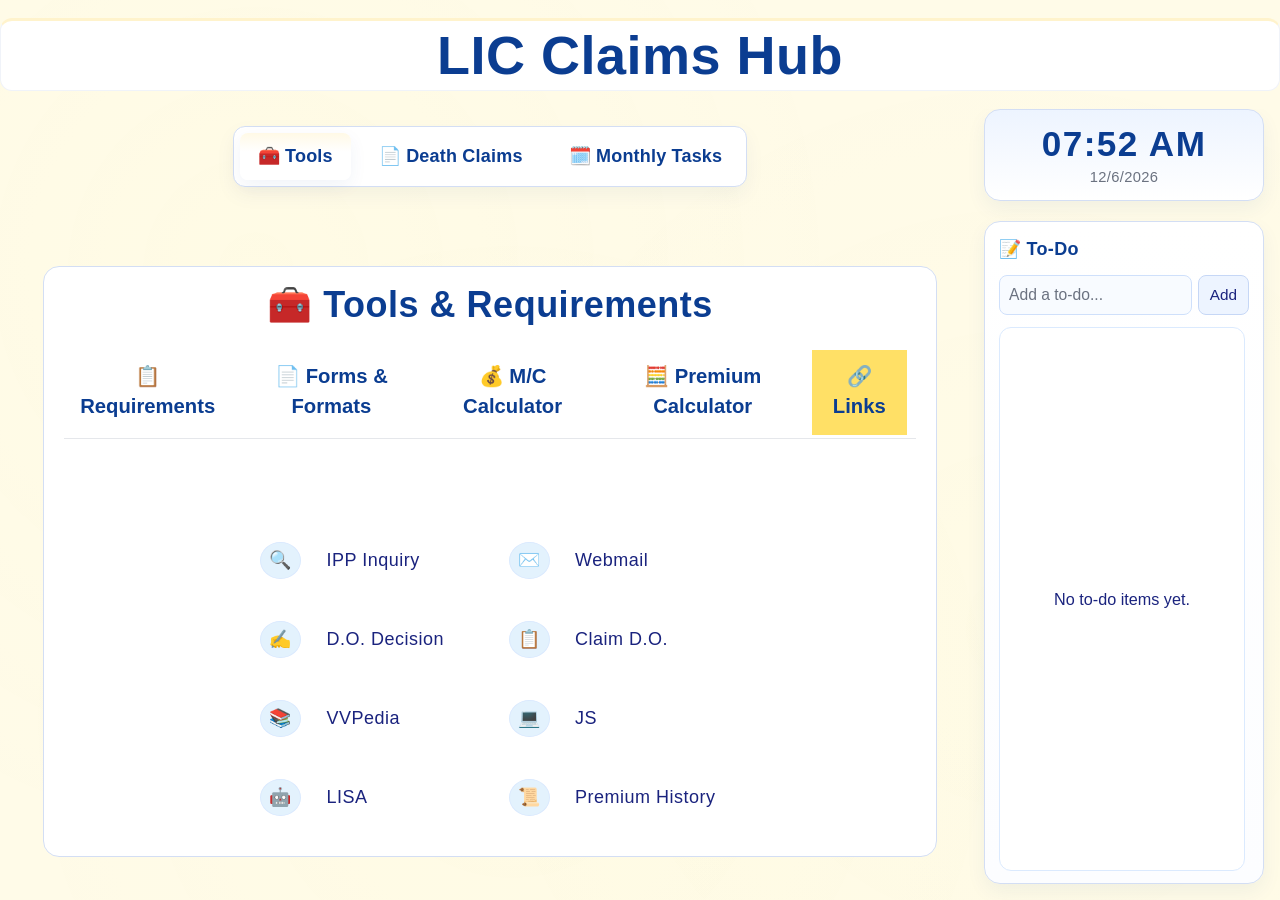
==== index.html @ b3065276 "fix(ui): lock app shell to viewport and use internal panel scrolling" ====
<!DOCTYPE html>
<html lang="en">
<head>
    <meta charset="UTF-8">
    <meta name="viewport" content="width=device-width, initial-scale=1.0">
    <title>LIC Claims Hub</title>
    <link rel="stylesheet" href="assets/style.css">
    <link id="themeStylesheet" rel="stylesheet" href="assets/efeap.css">
    <style>
        /* Make tools title and tab labels more visible (dark blue) */
        .tools-panel-container h3 { color: #0b3d91 !important; }
        .tool-tab { color: #0b3d91; }
        .tool-tab.active-tab { color: #042856; }
    </style>
</head>
<body class="dark-bg min-h-screen theme-efeap">
    <!-- Time and Date Display -->
    <div id="clock" class="text-right text-3xl font-bold text-white"></div>
    <div id="date" class="text-right text-sm text-gray-300"></div>

    <div class="relative z-10 app-shell">
        <!-- Header -->
        <div class="text-center mb-4">
            <div class="glass-header page-header py-4 flex items-center justify-center">
                <h1 class="text-4xl font-bold glow-text">LIC Claims Hub</h1>
            </div>
        </div>

        <!-- Two-column app layout: main (70%) + sidebar (30%) -->
        <div class="app-body">
            <!-- Left: all main module panels -->
            <div class="app-main">
                <!-- Main Mode Switch Bar -->
                <div class="main-mode-bar">
                    <div class="main-mode-tabs">
                        <button class="main-mode-tab active-main-tab" data-main="tools">🧰 Tools</button>
                        <button class="main-mode-tab" data-main="claims">📄 Death Claims</button>
                        <button class="main-mode-tab" data-main="tasks">🗓️ Monthly Tasks</button>
                    </div>
                </div>

        <!-- Tools Module -->
        <div id="mainToolsPanel" class="main-module p-4 md:p-6">
            <div class="glass-header rounded-2xl p-6 tools-panel-container">
                <h3 class="text-2xl font-bold text-white mb-6 flex items-center gap-3">🧰 Tools & Requirements</h3>

                        <!-- Tabs -->
                        <div class="flex flex-wrap border-b border-gray-700 mb-6">
                            <button class="tool-tab" data-tab="requirements">📋 Requirements</button>
                            <button class="tool-tab" data-tab="forms">📄 Forms & Formats</button>
                            <button class="tool-tab" data-tab="maturity">💰 M/C Calculator</button>
                            <button class="tool-tab" data-tab="calculator">🧮 Premium Calculator</button>
                            <button class="tool-tab active-tab" data-tab="links">🔗 Links</button>
                        </div>

                        <div id="requirementsPanel" class="tab-panel hidden">
                            <div class="req-card-grid mb-5">
                                <button type="button" class="req-card requirements-btn" data-type="LET">
                                    <span class="req-card-icon">📝</span>
                                    <span class="req-card-label">LET Forms</span>
                                </button>
                                <button type="button" class="req-card requirements-btn" data-type="LOST">
                                    <span class="req-card-icon">🔑</span>
                                    <span class="req-card-label">Lost Policy</span>
                                </button>
                                <button type="button" class="req-card requirements-btn" data-type="ACC">
                                    <span class="req-card-icon">⚠️</span>
                                    <span class="req-card-label">Accident / Suicide</span>
                                </button>
                            </div>
                            <div id="letRequirementsTable">
                                <div class="dark-table rounded-2xl border border-gray-600/30 shadow-2xl overflow-hidden">
                                    <div class="bg-gray-900/60 px-6 py-4 border-b border-gray-600/30">
                                        <h4 class="font-bold text-white text-lg flex items-center gap-2">LET Form Requirements based on NCAP</h4>
                                    </div>
                                    <div class="overflow-x-auto">
                                        <table class="w-full text-sm">
                                            <thead class="dark-table-header">
                                                <tr>
                                                    <th class="px-6 py-4 text-left font-bold text-gray-200 border-b border-gray-600/30">NCAP Slab</th>
                                                    <th class="px-6 py-4 text-left font-bold text-gray-200 border-b border-gray-600/30">Required Forms</th>
                                                </tr>
                                            </thead>
                                            <tbody class="divide-y divide-gray-600/20">
                                                <tr class="dark-table-row transition-colors">
                                                    <td class="px-6 py-4 font-semibold text-gray-300">Up to ₹5,000</td>
                                                    <td class="px-6 py-4 text-gray-300">Form 3806 (no stamp paper needed)</td>
                                                </tr>
                                                <tr class="dark-table-row transition-colors">
                                                    <td class="px-6 py-4 font-semibold text-gray-300">₹5,001 to ₹10,000</td>
                                                    <td class="px-6 py-4 text-gray-300">Form 3806, Form 3805-B (no notarization)</td>
                                                </tr>
                                                <tr class="dark-table-row transition-colors">
                                                    <td class="px-6 py-4 font-semibold text-gray-300">₹10,001 to ₹40,000</td>
                                                    <td class="px-6 py-4 text-gray-300">Form 3806, Form 3805-B (notarized)</td>
                                                </tr>
                                                <tr class="dark-table-row transition-colors">
                                                    <td class="px-6 py-4 font-semibold text-gray-300">₹40,001 to ₹1,00,000</td>
                                                    <td class="px-6 py-4 text-gray-300">Form 3806-A (₹300 stamp), Form 3805-B (₹300 stamp), notarized</td>
                                                </tr>
                                                <tr class="dark-table-row transition-colors">
                                                    <td class="px-6 py-4 font-semibold text-gray-300">Above ₹1,00,000</td>
                                                    <td class="px-6 py-4 text-gray-300">Form 3806-A (₹300 stamp), Form 3805 (₹300 stamp), Form 3807 (surety form), all notarized</td>
                                                </tr>
                                            </tbody>
                                        </table>
                                    </div>
                                </div>
                            </div>
                            <div id="lostPolicyTable" class="hidden">
                                <div class="dark-table rounded-2xl border border-gray-600/30 shadow-2xl overflow-hidden">
                                    <div class="bg-gray-900/60 px-6 py-4 border-b border-gray-600/30">
                                        <h4 class="font-bold text-white text-lg flex items-center gap-2">Lost Policy Bond - Typical Requirements</h4>
                                    </div>
                                    <div class="p-6">
                                        <ul class="text-gray-600">
                                            <li>• FIR / Affidavit as applicable</li>
                                            <li>• Original policy bond (if available)</li>
                                            <li>• Indemnity bond / Surety as per branch guidelines</li>
                                        </ul>
                                    </div>
                                </div>
                            </div>
                            <div id="accidentTable" class="hidden">
                                <div class="dark-table rounded-2xl border border-gray-600/30 shadow-2xl overflow-hidden">
                                    <div class="bg-gray-900/60 px-6 py-4 border-b border-gray-600/30">
                                        <h4 class="font-bold text-white text-lg flex items-center gap-2">Accident / Suicide - Typical Requirements</h4>
                                    </div>
                                    <div class="p-6">
                                        <ul class="text-gray-600">
                                            <li>• Police inquest / FIR</li>
                                            <li>• Post-mortem report (if applicable)</li>
                                            <li>• Medical records and doctor's certificates</li>
                                        </ul>
                                    </div>
                                </div>
                            </div>
                        </div>

                        <div id="formsPanel" class="tab-panel hidden">
                            <div class="space-y-5">
                                <div>
                                    <h4 class="forms-section-heading">📋 Claim Forms</h4>
                                    <div class="forms-card-grid">
                                        <div class="form-card">
                                            <span class="form-card-icon">📄</span>
                                            <strong class="form-card-name">Form 3801</strong>
                                            <span class="form-card-desc">Claimant's Statement</span>
                                        </div>
                                        <div class="form-card">
                                            <span class="form-card-icon">🏥</span>
                                            <strong class="form-card-name">Form 3783</strong>
                                            <span class="form-card-desc">Hospital Treatment Cert.</span>
                                        </div>
                                        <div class="form-card">
                                            <span class="form-card-icon">🪦</span>
                                            <strong class="form-card-name">Form 3784</strong>
                                            <span class="form-card-desc">Identity &amp; Burial Cert.</span>
                                        </div>
                                        <div class="form-card">
                                            <span class="form-card-icon">🏦</span>
                                            <strong class="form-card-name">Form 5074</strong>
                                            <span class="form-card-desc">NEFT / ECS Mandate</span>
                                        </div>
                                    </div>
                                </div>
                                <div>
                                    <h4 class="forms-section-heading">📜 LET Forms</h4>
                                    <div class="forms-card-grid">
                                        <div class="form-card">
                                            <span class="form-card-icon">📋</span>
                                            <strong class="form-card-name">Form 3806</strong>
                                            <span class="form-card-desc">Indemnity with Sureties</span>
                                        </div>
                                        <div class="form-card">
                                            <span class="form-card-icon">📋</span>
                                            <strong class="form-card-name">Form 3806-A</strong>
                                            <span class="form-card-desc">Indemnity (Larger Amounts)</span>
                                        </div>
                                        <div class="form-card">
                                            <span class="form-card-icon">🔏</span>
                                            <strong class="form-card-name">Form 3805</strong>
                                            <span class="form-card-desc">Surety Bond</span>
                                        </div>
                                        <div class="form-card">
                                            <span class="form-card-icon">🔏</span>
                                            <strong class="form-card-name">Form 3805-B</strong>
                                            <span class="form-card-desc">Indemnity Bond (Small)</span>
                                        </div>
                                        <div class="form-card">
                                            <span class="form-card-icon">👥</span>
                                            <strong class="form-card-name">Form 3807</strong>
                                            <span class="form-card-desc">Surety Form (LET)</span>
                                        </div>
                                    </div>
                                </div>
                                <div>
                                    <h4 class="forms-section-heading">📁 Other Forms</h4>
                                    <div class="forms-card-grid">
                                        <div class="form-card">
                                            <span class="form-card-icon">📝</span>
                                            <strong class="form-card-name">Form 680</strong>
                                            <span class="form-card-desc">Nomination Form</span>
                                        </div>
                                        <div class="form-card">
                                            <span class="form-card-icon">🩺</span>
                                            <strong class="form-card-name">Medical Report</strong>
                                            <span class="form-card-desc">Medical Attendant's Cert.</span>
                                        </div>
                                    </div>
                                </div>
                            </div>
                        </div>

                        <div id="maturityPanel" class="tab-panel hidden">
                            <div class="space-y-6 maturity-calculator">
                                <h4 class="text-lg font-bold text-white mb-2">Maturity Calculator</h4>
                                <div>
                                    <label class="block text-sm font-bold text-gray-300 mb-3">Plan</label>
                                    <div class="flex items-center space-x-6 mb-4">
                                        <label class="flex items-center text-gray-300"><input type="radio" name="maturityPlan" value="111" class="radio-modern mr-2" checked><span>111</span></label>
                                        <label class="flex items-center text-gray-300"><input type="radio" name="maturityPlan" value="150" class="radio-modern mr-2"><span>150</span></label>
                                        <label class="flex items-center text-gray-300"><input type="radio" name="maturityPlan" value="174" class="radio-modern mr-2"><span>174</span></label>
                                        <label class="flex items-center text-gray-300"><input type="radio" name="maturityPlan" value="179" class="radio-modern mr-2"><span>179</span></label>
                                    </div>
                                </div>
                                <div class="grid grid-cols-1 md:grid-cols-3 gap-4">
                                    <div>
                                        <label class="block text-xs font-bold text-gray-400 mb-2">Sum Assured (in '000)</label>
                                        <input type="number" id="maturitySaInput" class="dark-input w-full px-3 py-2 rounded-lg font-medium" placeholder="e.g., 100" min="0" step="1">
                                    </div>
                                    <div>
                                        <label class="block text-xs font-bold text-gray-400 mb-2">Premium (per installment)</label>
                                        <input type="number" step="0.01" id="maturityPremiumInput" class="dark-input w-full px-3 py-2 rounded-lg font-medium" placeholder="e.g., 2500">
                                    </div>
                                    <div>
                                        <label class="block text-xs font-bold text-gray-400 mb-2">Paid Years</label>
                                        <input type="number" step="0.25" id="maturityPaidYearsInput" class="dark-input w-full px-3 py-2 rounded-lg font-medium" placeholder="e.g., 12.75">
                                    </div>
                                </div>
                                <div>
                                    <label class="block text-sm font-bold text-gray-300 mb-3">Mode</label>
                                    <div class="flex items-center space-x-6 mb-4">
                                        <label class="flex items-center text-gray-300"><input type="radio" name="maturityMode" value="YLY" class="radio-modern mr-2" checked><span>YLY</span></label>
                                        <label class="flex items-center text-gray-300"><input type="radio" name="maturityMode" value="HLY" class="radio-modern mr-2"><span>HLY</span></label>
                                        <label class="flex items-center text-gray-300"><input type="radio" name="maturityMode" value="QLY" class="radio-modern mr-2"><span>QLY</span></label>
                                        <label class="flex items-center text-gray-300"><input type="radio" name="maturityMode" value="MLY" class="radio-modern mr-2"><span>MLY</span></label>
                                    </div>
                                </div>
                                <div>
                                    <button id="calculateMaturityBtn" class="btn-primary w-full py-3 rounded-xl font-semibold text-sm">Calculate Maturity</button>
                                </div>
                                <div id="maturityResult" class="hidden space-y-4 p-4 bg-gray-900/40 rounded-xl border border-gray-700/40">
                                    <div>
                                        <p class="text-sm text-gray-400">Estimated Maturity (S.A.)</p>
                                        <p id="maturityAmount" class="text-3xl font-extrabold" style="color:#1a237e"></p>
                                    </div>
                                    <div>
                                        <p class="text-sm text-gray-400">Total Paid (after dab deduction)</p>
                                        <p id="maturityTotalPaid" class="text-2xl font-semibold" style="color:#1a237e"></p>
                                    </div>
                                    <div>
                                        <p class="text-sm text-gray-400">Money-back / Survival Paid</p>
                                        <p id="maturitySurvival" class="text-lg font-semibold text-gray-300"></p>
                                    </div>
                                    <div id="maturityBreakdown" class="text-xs text-gray-500 pt-2 border-t border-gray-700"></div>
                                </div>
                            </div>
                        </div>

                        <div id="calculatorPanel" class="tab-panel hidden">
                            <div class="space-y-6 premium-calculator">
                                <div>
                                    <label class="block text-sm font-bold text-gray-300 mb-3">Plan</label>
                                    <div class="flex items-center space-x-6">
                                        <label class="flex items-center text-gray-300"><input type="radio" name="plan" value="111" class="radio-modern mr-2" checked><span>111</span></label>
                                        <label class="flex items-center text-gray-300"><input type="radio" name="plan" value="150" class="radio-modern mr-2"><span>150</span></label>
                                        <label class="flex items-center text-gray-300"><input type="radio" name="plan" value="174" class="radio-modern mr-2"><span>174</span></label>
                                        <label class="flex items-center text-gray-300"><input type="radio" name="plan" value="179" class="radio-modern mr-2"><span>179</span></label>
                                    </div>
                                </div>
                                <div>
                                    <label class="block text-sm font-bold text-gray-300 mb-3">Mode</label>
                                    <div class="flex items-center space-x-6">
                                        <label class="flex items-center text-gray-300"><input type="radio" name="mode" value="YLY" class="radio-modern mr-2" checked><span>YLY</span></label>
                                        <label class="flex items-center text-gray-300"><input type="radio" name="mode" value="HLY" class="radio-modern mr-2"><span>HLY</span></label>
                                        <label class="flex items-center text-gray-300"><input type="radio" name="mode" value="QLY" class="radio-modern mr-2"><span>QLY</span></label>
                                        <label class="flex items-center text-gray-300"><input type="radio" name="mode" value="MLY" class="radio-modern mr-2"><span>MLY</span></label>
                                    </div>
                                </div>

                                <div class="grid grid-cols-1 md:grid-cols-2 gap-4">
                                    <div>
                                        <label class="block text-xs font-bold text-gray-400 mb-2">S.A. (in '000)</label>
                                        <input type="number" id="saInput" class="dark-input w-full px-3 py-2 rounded-lg font-medium" placeholder="e.g., 100">
                                    </div>
                                    <div>
                                        <label class="block text-xs font-bold text-gray-400 mb-2">Age (Yrs)</label>
                                        <input type="number" id="ageInput" class="dark-input w-full px-3 py-2 rounded-lg font-medium" placeholder="e.g., 25" min="0" max="100">
                                    </div>
                                </div>

                                <div class="grid grid-cols-1 md:grid-cols-2 gap-4 mt-2">
                                    <div>
                                        <label class="block text-xs font-bold text-gray-400 mb-2">Paid Years</label>
                                        <input type="number" step="0.25" id="premiumPaidTermInput" class="dark-input w-full px-3 py-2 rounded-lg font-medium" placeholder="e.g., 12.75">
                                    </div>
                                    <div>
                                        <label class="block text-xs font-bold text-gray-400 mb-2">Policy term</label>
                                        <input type="number" step="0.25" id="policyTermInput" class="dark-input w-full px-3 py-2 rounded-lg font-medium" placeholder="e.g., 20">
                                    </div>
                                </div>

                                <div>
                                    <button id="calculatePremiumBtn" class="btn-primary w-full py-3 rounded-xl font-semibold text-sm">Calculate Premium</button>
                                </div>

                                <div id="premiumResult" class="hidden space-y-4 p-4 bg-gray-900/40 rounded-xl border border-gray-700/40">
                                    <div>
                                        <p class="text-sm text-gray-400">Net ROP</p>
                                        <p id="netRopResult" class="text-3xl font-extrabold text-white"></p>
                                    </div>
                                    <div>
                                        <p class="text-sm text-gray-400">Modal Premium</p>
                                        <p id="modalPremiumResult" class="text-2xl font-bold text-white"></p>
                                    </div>
                                    <div>
                                        <p class="text-sm text-gray-400">Total Paid Over Term</p>
                                        <p id="totalPremiumResult" class="text-lg font-semibold text-gray-300"></p>
                                    </div>
                                    <div id="calculationBreakdown" class="text-xs text-gray-500 pt-2 border-t border-gray-700">
                                        <!-- Breakdown will be injected here -->
                                    </div>
                                </div>
                            </div>
                        </div>

                        <div id="linksPanel" class="tab-panel">
                            <h4 class="text-lg font-bold text-white mb-4">Quick Links</h4>
                            <div class="grid grid-cols-2 gap-4">
                                <div><a href="#" target="_blank" rel="noopener noreferrer" class="quick-link-item text-gray-300 font-medium hover:text-cyan-400 transition-colors duration-200"><span class="mr-3">🔍</span> IPP Inquiry</a></div>
                                <div><a href="#" target="_blank" rel="noopener noreferrer" class="quick-link-item text-gray-300 font-medium hover:text-cyan-400 transition-colors duration-200"><span class="mr-3">✉️</span> Webmail</a></div>
                                <div><a href="#" target="_blank" rel="noopener noreferrer" class="quick-link-item text-gray-300 font-medium hover:text-cyan-400 transition-colors duration-200"><span class="mr-3">✍️</span> D.O. Decision</a></div>
                                <div><a href="#" target="_blank" rel="noopener noreferrer" class="quick-link-item text-gray-300 font-medium hover:text-cyan-400 transition-colors duration-200"><span class="mr-3">📋</span> Claim D.O.</a></div>
                                <div><a href="#" target="_blank" rel="noopener noreferrer" class="quick-link-item text-gray-300 font-medium hover:text-cyan-400 transition-colors duration-200"><span class="mr-3">📚</span> VVPedia</a></div>
                                <div><a href="#" target="_blank" rel="noopener noreferrer" class="quick-link-item text-gray-300 font-medium hover:text-cyan-400 transition-colors duration-200"><span class="mr-3">💻</span> JS</a></div>
                                <div><a href="#" target="_blank" rel="noopener noreferrer" class="quick-link-item text-gray-300 font-medium hover:text-cyan-400 transition-colors duration-200"><span class="mr-3">🤖</span> LISA</a></div>
                                <div><a href="#" target="_blank" rel="noopener noreferrer" class="quick-link-item text-gray-300 font-medium hover:text-cyan-400 transition-colors duration-200"><span class="mr-3">📜</span> Premium History</a></div>
                                <div><a href="#" target="_blank" rel="noopener noreferrer" class="quick-link-item text-gray-300 font-medium hover:text-cyan-400 transition-colors duration-200"><span class="mr-3">💼</span> C.O.CRM</a></div>
                                <div><a href="#" target="_blank" rel="noopener noreferrer" class="quick-link-item text-gray-300 font-medium hover:text-cyan-400 transition-colors duration-200"><span class="mr-3">📝</span> SDC Feedback</a></div>
                                <div><a href="#" target="_blank" rel="noopener noreferrer" class="quick-link-item text-gray-300 font-medium hover:text-cyan-400 transition-colors duration-200"><span class="mr-3">📍</span> Claim Tracker</a></div>
                            </div>
                        </div>
                    </div>
        </div><!-- end mainToolsPanel -->

        <!-- Claims Module (hidden by default) -->
        <div id="mainClaimsPanel" class="main-module hidden p-4 md:p-6">
                <!-- Action Buttons -->
                <div class="glass-header rounded-2xl p-6">
                    <div class="flex gap-4">
                        <button id="deathClaimBtn" class="btn-danger w-full px-8 py-4 rounded-xl font-semibold text-sm flex items-center justify-center gap-2">
                            📄 New Death Claim
                        </button>
                        <button id="specialCaseBtn" class="btn-primary w-full px-8 py-4 rounded-xl font-semibold text-sm flex items-center justify-center gap-2">
                            ⭐ New Special Case
                        </button>
                    </div>
                </div>
        
        <!-- Special Case Form (Hidden by default) -->
        <div id="specialCaseForm" class="hidden matte-form rounded-3xl p-8">

            <h3 class="text-3xl font-bold text-white mb-8 flex items-center gap-3">⭐ Add Special Case</h3>
            <div class="grid grid-cols-1 md:grid-cols-2 gap-6 mb-6">
                <div>
                    <label class="block text-sm font-bold text-gray-300 mb-3">Policy Number</label>
                    <input type="text" id="specialPolicyNumber" class="dark-input w-full px-4 py-3 rounded-xl font-medium">
                </div>
                <div>
                    <label class="block text-sm font-bold text-gray-300 mb-3">Name</label>
                    <input type="text" id="specialName" class="dark-input w-full px-4 py-3 rounded-xl font-medium">
                </div>
                <div>
                    <label class="block text-sm font-bold text-gray-300 mb-3">Type</label>
                    <select id="specialType" class="dark-input w-full px-4 py-3 rounded-xl font-medium">
                        <option value="">Select Type</option>
                        <option value="M/C">M/C</option>
                        <option value="D/C">D/C</option>
                        <option value="S.B.">S.B.</option>
                        <option value="IPP">IPP</option>
                    </select>
                </div>
            </div>
            
            <div class="mb-6">
                <label class="block text-sm font-bold text-gray-300 mb-3">Issue</label>
                <textarea id="specialIssue" rows="4" class="dark-input w-full px-4 py-3 rounded-xl font-medium" placeholder="Describe the issue..."></textarea>
            </div>

            <div class="mb-8">
                <label class="option-card flex items-center p-4 rounded-xl">
                    <input type="checkbox" id="specialResolved" class="checkbox-modern mr-3">
                    <span class="font-medium text-gray-300">✓ Mark as resolved</span>
                </label>
            </div>

            <div class="flex gap-4">

                <button id="saveSpecialCase" class="btn-primary px-6 py-3 rounded-xl font-semibold text-sm">

                    Save Case
                </button>
                <button id="cancelSpecialForm" class="btn-ghost px-6 py-3 rounded-xl font-semibold text-sm">
                    Cancel
                </button>
            </div>
        </div>

        <!-- Death Claim Form (Hidden by default) -->
        <div id="deathClaimForm" class="hidden matte-form rounded-3xl p-8">

            <h3 class="text-3xl font-bold text-white mb-8 flex items-center gap-3">📄 Death Claim Form</h3>
            <div class="grid grid-cols-1 md:grid-cols-2 gap-6 mb-6">
                <div>
                    <label class="block text-sm font-bold text-gray-300 mb-3">Policy Number</label>
                    <input type="text" id="policyNumber" class="dark-input w-full px-4 py-3 rounded-xl font-medium">
                </div>
                <div>
                    <label class="block text-sm font-bold text-gray-300 mb-3">Name</label>
                    <input type="text" id="claimantName" class="dark-input w-full px-4 py-3 rounded-xl font-medium">
                </div>
                <div>
                    <label class="block text-sm font-bold text-gray-300 mb-3">Date of Commencement/ Revival (dd/mm/yyyy)</label>
                    <input type="text" id="commencementDate" placeholder="01/01/2020" maxlength="10" class="dark-input w-full px-4 py-3 rounded-xl font-medium">
                </div>
                <div>
                    <label class="block text-sm font-bold text-gray-300 mb-3">Date of Death (dd/mm/yyyy)</label>
                    <input type="text" id="deathDate" placeholder="15/03/2023" maxlength="10" class="dark-input w-full px-4 py-3 rounded-xl font-medium">
                </div>
            </div>

            <!-- Duration Display -->

            <div id="durationDisplay" class="hidden mb-6 p-6 bg-gray-900/40 rounded-2xl border border-gray-700/40 backdrop-blur-sm">
                <span class="font-bold text-gray-300">Duration: </span>
                <span id="durationText" class="font-bold text-gray-300 text-xl"></span>
            </div>

            <!-- Suggestion -->
            <div id="suggestionBox" class="hidden mb-6 p-6 rounded-2xl backdrop-blur-sm">
                <span id="suggestionText" class="font-bold text-xl"></span>
                <div id="timeBarWarning" class="hidden mt-2 text-gray-300 font-semibold"></div>
            </div>


            <!-- Manual Selection -->
            <div id="manualSelection" class="hidden mb-6">
                <label class="block text-lg font-bold text-gray-300 mb-4">🎯 Select Claim Type:</label>
                <div class="space-y-3">
                    <label class="option-card flex items-center p-4 rounded-xl">
                        <input type="radio" name="claimType" value="Early" class="radio-modern mr-4">
                        <span class="font-semibold text-gray-300">🔴 Early</span>
                    </label>
                    <label class="option-card flex items-center p-4 rounded-xl">
                        <input type="radio" name="claimType" value="Non-Early (4–5 Yrs)" class="radio-modern mr-4">
                        <span class="font-semibold text-gray-300">🔵 Non-Early (4–5 Yrs)</span>
                    </label>
                    <label class="option-card flex items-center p-4 rounded-xl">
                        <input type="radio" name="claimType" value="Non-Early" class="radio-modern mr-4">
                        <span class="font-semibold text-gray-300">🟢 Non-Early</span>
                    </label>
                </div>
            </div>

            <!-- Workflow Sections -->
            <div id="workflowSections" class="hidden space-y-6 mb-8">
                <!-- Check Nominee Section -->

                <div class="workflow-section rounded-2xl">
                    <button class="workflow-header w-full text-left p-6 font-bold text-white rounded-2xl transition-all duration-300 flex items-center justify-between section-header" data-target="checkNominee">
                        <span class="text-xl flex items-center gap-3">Check Nominee</span>
                          <span class="transform transition-transform text-gray-300 text-2xl">▼</span>

                    </button>
                    <div id="checkNominee" class="workflow-content">
                        <div class="p-6 pt-0 space-y-4">
                            <label class="option-card flex items-center p-4 rounded-xl">
                                <input type="checkbox" id="nomineeAvailable" class="checkbox-modern mr-4">
                                <span class="font-semibold text-gray-300">✓ Nominee Available</span>
                            </label>
                            <label class="option-card flex items-center p-4 rounded-xl">
                                <input type="checkbox" id="nomineeNotAvailable" class="checkbox-modern mr-4">
                                <span class="font-semibold text-gray-300">✗ Nominee Not Available</span>
                            </label>
                        </div>
                    </div>
                </div>

                <!-- Documents Required Section -->

                <div class="workflow-section rounded-2xl">
                    <button class="workflow-header w-full text-left p-6 font-bold text-white rounded-2xl transition-all duration-300 flex items-center justify-between section-header" data-target="documentsRequired">
                        <span class="text-xl flex items-center gap-3">Documents Required</span>
                          <span class="transform transition-transform text-gray-300 text-2xl">▼</span>

                    </button>
                    <div id="documentsRequired" class="workflow-content">
                        <div class="p-6 pt-0 space-y-4">
                            <label class="option-card flex items-center p-4 rounded-xl">
                                <input type="checkbox" id="deathClaimFormDocs" class="checkbox-modern mr-4">
                                <span class="font-semibold text-gray-300">Death Claim Form + Supporting Documents</span>
                            </label>
                            <div id="letFormsSection" class="hidden space-y-6">
                                <label class="option-card flex items-center p-4 rounded-xl">
                                    <input type="checkbox" id="letForms" class="checkbox-modern mr-4">
                                    <span class="font-semibold text-gray-300">LET Forms (Legal Evidence of Title)</span>
                                </label>
                                
                                <!-- LET Form Requirements Table -->

                                  <div class="dark-table rounded-2xl border border-gray-600/30 shadow-2xl overflow-hidden">
                                    <div class="bg-gray-900/60 px-6 py-4 border-b border-gray-600/30">

                                        <h4 class="font-bold text-white text-lg flex items-center gap-2">LET Form Requirements based on NCAP</h4>
                                    </div>
                                    <div class="overflow-x-auto">
                                        <table class="w-full text-sm">
                                            <thead class="dark-table-header">
                                                <tr>
                                                    <th class="px-6 py-4 text-left font-bold text-gray-200 border-b border-gray-600/30">NCAP Slab</th>
                                                    <th class="px-6 py-4 text-left font-bold text-gray-200 border-b border-gray-600/30">Required Forms</th>
                                                </tr>
                                            </thead>
                                            <tbody class="divide-y divide-gray-600/20">

                                                <tr class="dark-table-row transition-colors">
                                                    <td class="px-6 py-4 font-semibold text-gray-300">Up to ₹5,000</td>
                                                    <td class="px-6 py-4 text-gray-300">Form 3806 (no stamp paper needed)</td>
                                                </tr>
                                                <tr class="dark-table-row transition-colors">
                                                    <td class="px-6 py-4 font-semibold text-gray-300">₹5,001 to ₹10,000</td>
                                                    <td class="px-6 py-4 text-gray-300">Form 3806, Form 3805-B (no notarization)</td>
                                                </tr>
                                                <tr class="dark-table-row transition-colors">
                                                    <td class="px-6 py-4 font-semibold text-gray-300">₹10,001 to ₹40,000</td>
                                                    <td class="px-6 py-4 text-gray-300">Form 3806, Form 3805-B (notarized)</td>
                                                </tr>
                                                <tr class="dark-table-row transition-colors">
                                                    <td class="px-6 py-4 font-semibold text-gray-300">₹40,001 to ₹1,00,000</td>
                                                    <td class="px-6 py-4 text-gray-300">Form 3806-A (₹300 stamp), Form 3805-B (₹300 stamp), notarized</td>
                                                </tr>
                                                <tr class="dark-table-row transition-colors">
                                                    <td class="px-6 py-4 font-semibold text-gray-300">Above ₹1,00,000</td>
                                                    <td class="px-6 py-4 text-gray-300">Form 3806-A (₹300 stamp), Form 3805 (₹300 stamp), Form 3807 (surety form), all notarized</td>
                                                </tr>

                                            </tbody>
                                        </table>
                                    </div>
                                </div>
                            </div>
                        </div>
                    </div>
                </div>

                <!-- Investigation Section -->

                <div class="workflow-section rounded-2xl">
                    <button class="workflow-header w-full text-left p-6 font-bold text-white rounded-2xl transition-all duration-300 flex items-center justify-between section-header" data-target="investigation">
                        <span class="text-xl flex items-center gap-3">Investigation</span>
                          <span class="transform transition-transform text-gray-300 text-2xl">▼</span>

                    </button>
                    <div id="investigation" class="workflow-content">
                        <div class="p-6 pt-0 space-y-4">
                            <div class="space-y-3">
                                <label class="option-card flex items-center p-4 rounded-xl">
                                    <input type="radio" id="investigationABM" name="investigationType" value="ABM(s)" class="radio-modern mr-4">
                                    <span class="font-semibold text-gray-300">ABM(s)</span>
                                </label>
                                <label class="option-card flex items-center p-4 rounded-xl">
                                    <input type="radio" id="investigationSrBM" name="investigationType" value="Sr. B.M." class="radio-modern mr-4">
                                    <span class="font-semibold text-gray-300">Sr. B.M.</span>
                                </label>
                                <label class="option-card flex items-center p-4 rounded-xl">
                                    <input type="radio" id="investigationDO" name="investigationType" value="D.O." class="radio-modern mr-4">
                                    <span class="font-semibold text-gray-300">D.O.</span>
                                </label>
                            </div>
                            <div id="investigationDetails" class="hidden space-y-4">
                                <div>
                                    <label class="block text-sm font-bold text-gray-300 mb-3">Date Investigation Allotted</label>
                                    <input type="date" id="investigationDate" class="dark-input w-full px-4 py-3 rounded-xl">
                                </div>

                                <div id="daysSinceAllotted" class="text-sm text-gray-300 hidden bg-gray-900/40 p-4 rounded-xl border border-gray-700/40">
                                <span class="font-semibold">Days since allotted: </span><span id="daysCount" class="font-bold text-gray-300 text-lg"></span>

                                </div>
                                <label class="option-card flex items-center p-4 rounded-xl">
                                    <input type="checkbox" id="investigationReceived" class="checkbox-modern mr-4">
                                    <span class="font-semibold text-gray-300">✓ Investigation Received</span>
                                </label>
                            </div>
                        </div>
                    </div>
                </div>

                <!-- D.O. Decision Section (Early claims only) -->

                <div id="doDecisionSection" class="workflow-section rounded-2xl hidden">
                    <button class="workflow-header w-full text-left p-6 font-bold text-white rounded-2xl transition-all duration-300 flex items-center justify-between section-header" data-target="doDecision">
                        <span class="text-xl flex items-center gap-3">D.O. Decision</span>
                          <span class="transform transition-transform text-gray-300 text-2xl">▼</span>

                    </button>
                    <div id="doDecision" class="workflow-content">
                        <div class="p-6 pt-0 space-y-4">
                            <div>
                                <label class="block text-sm font-bold text-gray-300 mb-3">Date Sent to D.O.</label>
                                <input type="date" id="doSentDate" class="dark-input w-full px-4 py-3 rounded-xl">
                            </div>
                            <div id="daysSinceSent" class="text-sm text-gray-300 hidden bg-gray-900/40 p-4 rounded-xl border border-gray-700/40">
                                <span class="font-semibold">Days since sent: </span><span id="doSentDaysCount" class="font-bold text-gray-300 text-lg"></span>
                            </div>

                            <label class="option-card flex items-center p-4 rounded-xl">
                                <input type="checkbox" id="doDecisionReceived" class="checkbox-modern mr-4">
                                <span class="font-semibold text-gray-300">✓ D.O. Decision Received</span>
                            </label>
                        </div>
                    </div>
                </div>

                <!-- Proceed for Payment Section -->

                <div class="workflow-section rounded-2xl">
                    <button class="workflow-header w-full text-left p-6 font-bold text-white rounded-2xl transition-all duration-300 flex items-center justify-between section-header" data-target="proceedPayment">
                        <span class="text-xl flex items-center gap-3">Proceed for Payment</span>
                          <span class="transform transition-transform text-gray-300 text-2xl">▼</span>

                    </button>
                    <div id="proceedPayment" class="workflow-content">
                        <div class="p-6 pt-0">
                            <label class="option-card flex items-center p-4 rounded-xl">
                                <input type="checkbox" id="paymentDone" class="checkbox-modern mr-4">
                                <span class="font-semibold text-gray-300">✓ Payment Done</span>
                            </label>
                        </div>
                    </div>
                </div>

                <!-- Query and Save Section -->

                <div class="workflow-section rounded-2xl p-6 space-y-4">
                    <div>
                        <label class="block text-lg font-bold text-gray-300 mb-3">Notes</label>
                        <textarea id="queryText" rows="4" class="dark-input w-full px-4 py-3 rounded-xl" placeholder="Enter any queries or notes..."></textarea>
                    </div>
                    <button id="saveProgress" class="btn-primary px-6 py-3 rounded-xl font-semibold text-sm">
                        Save Progress
                    </button>
                </div>

            </div>

            <div class="flex gap-4">
                <button id="cancelForm" class="btn-ghost px-6 py-3 rounded-xl font-semibold text-sm">
                    Cancel
                </button>
            </div>
        </div>

        <!-- Global Search Bar -->
        <div class="mb-6 px-6">
            <label for="globalSearchInput" class="block text-sm font-bold text-gray-300 mb-3">Search All Cases</label>
            <input type="search" id="globalSearchInput" placeholder="🔍 Search by Policy No, Name, etc..." class="dark-input w-full px-4 py-3 rounded-xl font-medium">
        </div>

        <!-- Collapsible Sections Container -->
        <div class="glass-header rounded-2xl p-6">
            <div class="space-y-6">
                <!-- Active Death Claims -->

                <div class="matte-card rounded-2xl">
                    <button class="collapsible-header w-full text-left p-6 font-medium bg-gray-900/40 text-gray-200 hover:bg-gray-900/60 rounded-2xl transition-all duration-300 flex items-center justify-between backdrop-blur-sm" data-target="activeDeathClaims">

                        <span class="text-lg flex items-center gap-3">📄 Active Death Claims</span>
                        <div class="flex items-center gap-4">
                            <span id="activeDeathClaimsCounter" class="counter-badge px-3 py-1 rounded-full text-sm font-bold">0</span>
                            <span class="transform transition-transform text-gray-300 text-xl">▼</span>
                        </div>
                    </button>
                    <div id="activeDeathClaims" class="collapsible-content">
                        <div class="p-6 pt-0">
                            <div class="dark-table rounded-2xl overflow-hidden shadow-2xl">
                                <table class="w-full">
                                    <thead class="dark-table-header">
                                        <tr>
                                            <th class="px-6 py-4 text-left text-sm font-bold text-gray-200">Policy No</th>
                                            <th class="px-6 py-4 text-left text-sm font-bold text-gray-200">Name</th>
                                            <th class="px-6 py-4 text-left text-sm font-bold text-gray-200">Type</th>
                                            <th class="px-6 py-4 text-left text-sm font-bold text-gray-200">Stage</th>
                                            <th class="px-6 py-4 text-left text-sm font-bold text-gray-200">Action</th>
                                        </tr>
                                    </thead>
                                    <tbody id="activeDeathClaimsTable">
                                        <tr>
                                            <td colspan="5" class="px-6 py-12 text-center text-gray-400 font-medium text-lg">— No active death claims</td>
                                        </tr>
                                    </tbody>
                                </table>
                            </div>
                        </div>
                    </div>
                </div>

                <!-- Active Special Cases -->

                <div class="matte-card rounded-2xl">
                    <button class="collapsible-header w-full text-left p-6 font-medium bg-gray-900/40 text-gray-200 hover:bg-gray-900/60 rounded-2xl transition-all duration-300 flex items-center justify-between backdrop-blur-sm" data-target="activeSpecialCases">

                        <span class="text-lg flex items-center gap-3">⭐ Active Special Cases</span>
                        <div class="flex items-center gap-4">
                            <span id="activeSpecialCasesCounter" class="counter-badge px-3 py-1 rounded-full text-sm font-bold">0</span>
                            <span class="transform transition-transform text-gray-300 text-xl">▼</span>
                        </div>
                    </button>
                    <div id="activeSpecialCases" class="collapsible-content">
                        <div class="p-6 pt-0">
                            <div class="dark-table rounded-2xl overflow-hidden shadow-2xl">
                                <table class="w-full">
                                    <thead class="dark-table-header">
                                        <tr>
                                            <th class="px-6 py-4 text-left text-sm font-bold text-gray-200">Policy No</th>
                                            <th class="px-6 py-4 text-left text-sm font-bold text-gray-200">Name</th>
                                            <th class="px-6 py-4 text-left text-sm font-bold text-gray-200">Type</th>
                                            <th class="px-6 py-4 text-left text-sm font-bold text-gray-200">Issue</th>
                                            <th class="px-6 py-4 text-left text-sm font-bold text-gray-200">Action</th>
                                        </tr>
                                    </thead>
                                    <tbody id="activeSpecialCasesTable">
                                        <tr>
                                            <td colspan="5" class="px-6 py-12 text-center text-gray-400 font-medium text-lg">— No active special cases</td>
                                        </tr>
                                    </tbody>
                                </table>
                            </div>
                        </div>
                    </div>
                </div>

                <!-- Completed Death Claims -->

                <div class="matte-card rounded-2xl">
                    <button class="collapsible-header w-full text-left p-6 font-medium bg-gray-900/40 text-gray-200 hover:bg-gray-900/60 rounded-2xl transition-all duration-300 flex items-center justify-between backdrop-blur-sm" data-target="completedDeathClaims">

                        <span class="text-lg flex items-center gap-3">✅ Completed Death Claims</span>
                        <span class="transform transition-transform text-gray-300 text-xl">▼</span>
                    </button>
                    <div id="completedDeathClaims" class="collapsible-content">
                        <div class="p-6 pt-0">
                            <div class="dark-table rounded-2xl overflow-hidden shadow-2xl">
                                <table class="w-full">
                                    <thead class="dark-table-header">
                                        <tr>
                                            <th class="px-6 py-4 text-left text-sm font-bold text-gray-200">Policy No</th>
                                            <th class="px-6 py-4 text-left text-sm font-bold text-gray-200">Name</th>
                                            <th class="px-6 py-4 text-left text-sm font-bold text-gray-200">Type</th>
                                            <th class="px-6 py-4 text-left text-sm font-bold text-gray-200">Completed Date</th>
                                            <th class="px-6 py-4 text-left text-sm font-bold text-gray-200">Action</th>
                                        </tr>
                                    </thead>
                                    <tbody id="completedDeathClaimsTable">
                                        <tr>
                                            <td colspan="5" class="px-6 py-12 text-center text-gray-400 font-medium text-lg">— No completed death claims</td>
                                        </tr>
                                    </tbody>
                                </table>
                            </div>
                        </div>
                    </div>
                </div>

                <!-- Completed Special Cases -->

                <div class="matte-card rounded-2xl">
                    <button class="collapsible-header w-full text-left p-6 font-medium bg-gray-900/40 text-gray-200 hover:bg-gray-900/60 rounded-2xl transition-all duration-300 flex items-center justify-between backdrop-blur-sm" data-target="completedSpecialCases">

                        <span class="text-lg flex items-center gap-3">✅ Completed Special Cases</span>
                        <span class="transform transition-transform text-gray-300 text-xl">▼</span>
                    </button>
                    <div id="completedSpecialCases" class="collapsible-content">
                        <div class="p-6 pt-0">
                            <div class="dark-table rounded-2xl overflow-hidden shadow-2xl">
                                <table class="w-full">
                                    <thead class="dark-table-header">
                                        <tr>
                                            <th class="px-6 py-4 text-left text-sm font-bold text-gray-200">Policy No</th>
                                            <th class="px-6 py-4 text-left text-sm font-bold text-gray-200">Name</th>
                                            <th class="px-6 py-4 text-left text-sm font-bold text-gray-200">Type</th>
                                            <th class="px-6 py-4 text-left text-sm font-bold text-gray-200">Issue</th>
                                            <th class="px-6 py-4 text-left text-sm font-bold text-gray-200">Action</th>
                                        </tr>
                                    </thead>
                                    <tbody id="completedSpecialCasesTable">
                                        <tr>
                                            <td colspan="5" class="px-6 py-12 text-center text-gray-400 font-medium text-lg">— No completed special cases</td>
                                        </tr>
                                    </tbody>
                                </table>
                            </div>
                        </div>
                    </div>
                </div>
            </div> <!-- end of space-y-6 -->
        </div> <!-- end of glass-header -->
        </div><!-- end mainClaimsPanel -->
        <!-- Monthly Tasks Module (hidden by default) -->
        <div id="mainTasksPanel" class="main-module hidden p-4 md:p-6">
            <div class="glass-header rounded-2xl p-6">
                <h3 class="text-2xl font-bold text-white mb-2">🗓️ Monthly Tasks</h3>
                <p class="text-sm text-gray-500">Overview of recurring monthly tasks and status.</p>
            </div>
            <div class="p-6">
                <div class="matte-card rounded-2xl p-6">
                    <h4 class="font-bold text-trueblue mb-3">This Month</h4>
                    <ul class="text-gray-700">
                        <li>• Review pending death claims</li>
                        <li>• Reconcile monthly payments</li>
                        <li>• Update branch ledger</li>
                    </ul>
                </div>
            </div>
        </div><!-- end mainTasksPanel -->

            </div><!-- end app-main -->

            <!-- Right: persistent tasks sidebar (30%) -->
            <aside id="sideTasks" class="app-sidebar" aria-label="Tasks sidebar">
                <div class="side-tasks-header">
                    <div id="sideClock" class="side-clock">--:-- --</div>
                    <div id="sideDate" class="side-date"></div>
                </div>
                <div class="side-tasks-body">
                    <h4 class="side-tasks-title">📝 To-Do</h4>
                    <div class="side-todo-input">
                        <input type="text" id="todoInput" class="dark-input" placeholder="Add a to-do...">
                        <button id="addTodoBtn" class="btn-primary">Add</button>
                    </div>
                    <ul id="todoList"></ul>
                </div>
            </aside>

        </div><!-- end app-body -->
    </div>

    <div id="toast" class="fixed bottom-4 right-4 bg-gray-800 text-white px-4 py-2 rounded-lg shadow-lg hidden"></div>

    <!-- IMPORTANT: You may need to remove the old particle animation logic from assets/script.js to prevent conflicts. -->
    <!-- Cache-busting query to ensure latest script is fetched by the browser/CDN -->
    <script src="assets/script.js?v=20250925" defer></script>
    
</body>
</html>
---- assets/style.css ----
/*
  ================================================================================
  LIC CLAIMS HUB - SELF-CONTAINED STYLESHEET
  This file contains all necessary styles for the application to run offline.
  It includes:
  1. Tailwind CSS base styles (Preflight).
  2. All Tailwind utility classes used in the project.
  3. Custom "neon" theme styles.
  4. Custom layout styles (grid, tabs, etc.).
  ================================================================================
*/

/* 1. Tailwind CSS Base/Preflight */
*, ::before, ::after { box-sizing: border-box; border-width: 0; border-style: solid; border-color: #e5e7eb; }
::before, ::after { --tw-content: ''; }
html { line-height: 1.5; -webkit-text-size-adjust: 100%; -moz-tab-size: 4; tab-size: 4; font-family: ui-sans-serif, system-ui, -apple-system, BlinkMacSystemFont, "Segoe UI", Roboto, "Helvetica Neue", Arial, "Noto Sans", sans-serif, "Apple Color Emoji", "Segoe UI Emoji", "Segoe UI Symbol", "Noto Color Emoji"; }
body { margin: 0; line-height: inherit; }
hr { height: 0; color: inherit; border-top-width: 1px; }
h1, h2, h3, h4, h5, h6 { font-size: inherit; font-weight: inherit; }
a { color: inherit; text-decoration: inherit; }
b, strong { font-weight: bolder; }
code, kbd, samp, pre { font-family: ui-monospace, SFMono-Regular, Menlo, Monaco, Consolas, "Liberation Mono", "Courier New", monospace; font-size: 1em; }
small { font-size: 80%; }
sub, sup { font-size: 75%; line-height: 0; position: relative; vertical-align: baseline; }
sub { bottom: -0.25em; }
sup { top: -0.5em; }
table { text-indent: 0; border-color: inherit; border-collapse: collapse; }
button, input, optgroup, select, textarea { font-family: inherit; font-size: 100%; font-weight: inherit; line-height: inherit; color: inherit; margin: 0; padding: 0; }
button, select { text-transform: none; }
button, [type='button'], [type='reset'], [type='submit'] { appearance: button; -webkit-appearance: button; background-color: transparent; background-image: none; }
:-moz-focusring { outline: auto; }
:-moz-ui-invalid { box-shadow: none; }
progress { vertical-align: baseline; }
::-webkit-inner-spin-button, ::-webkit-outer-spin-button { height: auto; }
[type='search'] { appearance: textfield; -webkit-appearance: textfield; outline-offset: -2px; }
::-webkit-search-decoration { -webkit-appearance: none; }
::-webkit-file-upload-button { -webkit-appearance: button; font: inherit; }
summary { display: list-item; }
blockquote, dl, dd, h1, h2, h3, h4, h5, h6, hr, figure, p, pre { margin: 0; }
fieldset { margin: 0; padding: 0; }
legend { padding: 0; }
ol, ul, menu { list-style: none; margin: 0; padding: 0; }
textarea { resize: vertical; }
input::placeholder, textarea::placeholder { opacity: 1; color: #9ca3af; }
button, [role="button"] { cursor: pointer; }
:disabled { cursor: default; }
img, svg, video, canvas, audio, iframe, embed, object { display: block; }
img, video { max-width: 100%; height: auto; }

/* 2. Tailwind Utility Classes */
.fixed { position: fixed; }
.absolute { position: absolute; }
.relative { position: relative; }
.bottom-4 { bottom: 1rem; }
.right-4 { right: 1rem; }
.z-10 { z-index: 10; }
.mx-auto { margin-left: auto; margin-right: auto; }
.mb-2 { margin-bottom: 0.5rem; }
.mb-3 { margin-bottom: 0.75rem; }
.mb-4 { margin-bottom: 1rem; }
.mb-6 { margin-bottom: 1.5rem; }
.mb-8 { margin-bottom: 2rem; }
.mr-3 { margin-right: 0.75rem; }
.mr-4 { margin-right: 1rem; }
.mr-2 { margin-right: 0.5rem; }
.mt-2 { margin-top: 0.5rem; }
.mt-4 { margin-top: 1rem; }
.block { display: block; }
.grid { display: grid; }
.flex { display: flex; }
.hidden { display: none; }
.h-full { height: 100%; }
.h-5 { height: 1.25rem; }
.w-full { width: 100%; }
.w-5 { width: 1.25rem; }
.max-w-2xl { max-width: 42rem; }
.max-w-3xl { max-width: 48rem; }
.transform { transform: translate(var(--tw-translate-x), var(--tw-translate-y)) rotate(var(--tw-rotate)) skewX(var(--tw-skew-x)) skewY(var(--tw-skew-y)) scaleX(var(--tw-scale-x)) scaleY(var(--tw-scale-y)); }
.grid-cols-1 { grid-template-columns: repeat(1, minmax(0, 1fr)); }
.grid-cols-2 { grid-template-columns: repeat(2, minmax(0, 1fr)); }
.grid-cols-3 { grid-template-columns: repeat(3, minmax(0, 1fr)); }
.grid-cols-4 { grid-template-columns: repeat(4, minmax(0, 1fr)); }
.items-center { align-items: center; }
.justify-center { justify-content: center; }
.justify-between { justify-content: space-between; }
.gap-2 { gap: 0.5rem; }
.gap-3 { gap: 0.75rem; }
.gap-4 { gap: 1rem; }
.gap-6 { gap: 1.5rem; }
.space-x-6 > :not([hidden]) ~ :not([hidden]) { --tw-space-x-reverse: 0; margin-right: calc(1.5rem * var(--tw-space-x-reverse)); margin-left: calc(1.5rem * calc(1 - var(--tw-space-x-reverse))); }
.space-y-3 > :not([hidden]) ~ :not([hidden]) { --tw-space-y-reverse: 0; margin-top: calc(0.75rem * calc(1 - var(--tw-space-y-reverse))); margin-bottom: calc(0.75rem * var(--tw-space-y-reverse)); }
.space-y-4 > :not([hidden]) ~ :not([hidden]) { --tw-space-y-reverse: 0; margin-top: calc(1rem * calc(1 - var(--tw-space-y-reverse))); margin-bottom: calc(1rem * var(--tw-space-y-reverse)); }
.space-y-6 > :not([hidden]) ~ :not([hidden]) { --tw-space-y-reverse: 0; margin-top: calc(1.5rem * calc(1 - var(--tw-space-y-reverse))); margin-bottom: calc(1.5rem * var(--tw-space-y-reverse)); }
.divide-y > :not([hidden]) ~ :not([hidden]) { --tw-divide-y-reverse: 0; border-top-width: calc(1px * calc(1 - var(--tw-divide-y-reverse))); border-bottom-width: calc(1px * var(--tw-divide-y-reverse)); }
.divide-gray-600\/20 > :not([hidden]) ~ :not([hidden]) { --tw-divide-opacity: 0.2; border-color: rgb(75 85 99 / var(--tw-divide-opacity)); }
.overflow-hidden { overflow: hidden; }
.overflow-x-auto { overflow-x: auto; }
.rounded-2xl { border-radius: 1rem; }
.rounded-3xl { border-radius: 1.5rem; }
.rounded-full { border-radius: 9999px; }
.rounded-lg { border-radius: 0.5rem; }
.rounded-md { border-radius: 0.375rem; }
.rounded-xl { border-radius: 0.75rem; }
.border { border-width: 1px; }
.border-b { border-bottom-width: 1px; }
.border-t { border-top-width: 1px; }
.border-gray-600\/30 { --tw-border-opacity: 0.3; border-color: rgb(75 85 99 / var(--tw-border-opacity)); }
.border-gray-700\/40 { --tw-border-opacity: 0.4; border-color: rgb(55 65 81 / var(--tw-border-opacity)); }
.bg-gray-800 { --tw-bg-opacity: 1; background-color: rgb(31 41 55 / var(--tw-bg-opacity)); }
.bg-gray-900\/40 { background-color: rgba(17, 24, 39, 0.4); }
.bg-gray-900\/60 { background-color: rgba(17, 24, 39, 0.6); }
.p-3 { padding: 0.75rem; }
.p-4 { padding: 1rem; }
.p-6 { padding: 1.5rem; }
.p-8 { padding: 2rem; }
.pt-0 { padding-top: 0; }
.pt-2 { padding-top: 0.5rem; }
.px-3 { padding-left: 0.75rem; padding-right: 0.75rem; }
.px-4 { padding-left: 1rem; padding-right: 1rem; }
.px-6 { padding-left: 1.5rem; padding-right: 1.5rem; }
.px-8 { padding-left: 2rem; padding-right: 2rem; }
.py-1 { padding-top: 0.25rem; padding-bottom: 0.25rem; }
.py-12 { padding-top: 3rem; padding-bottom: 3rem; }
.py-2 { padding-top: 0.5rem; padding-bottom: 0.5rem; }
.py-3 { padding-top: 0.75rem; padding-bottom: 0.75rem; }
.py-4 { padding-top: 1rem; padding-bottom: 1rem; }
.text-center { text-align: center; }
.text-left { text-align: left; }
.text-2xl { font-size: 1.5rem; line-height: 2rem; }
.text-3xl { font-size: 1.875rem; line-height: 2.25rem; }
.text-4xl { font-size: 2.25rem; line-height: 2.5rem; }
.text-lg { font-size: 1.125rem; line-height: 1.75rem; }
.text-sm { font-size: 0.875rem; line-height: 1.25rem; }
.text-xl { font-size: 1.25rem; line-height: 1.75rem; }
.text-xs { font-size: 0.75rem; line-height: 1rem; }
.font-bold { font-weight: 700; }
.font-medium { font-weight: 500; }
.font-semibold { font-weight: 600; }
.text-cyan-300 { --tw-text-opacity: 1; color: rgb(103 232 249 / var(--tw-text-opacity)); }
.text-gray-200 { --tw-text-opacity: 1; color: rgb(229 231 235 / var(--tw-text-opacity)); }
.text-gray-300 { --tw-text-opacity: 1; color: rgb(209 213 219 / var(--tw-text-opacity)); }
.text-gray-400 { --tw-text-opacity: 1; color: rgb(156 163 175 / var(--tw-text-opacity)); }
.text-gray-500 { --tw-text-opacity: 1; color: rgb(107 114 128 / var(--tw-text-opacity)); }
.text-white { --tw-text-opacity: 1; color: rgb(255 255 255 / var(--tw-text-opacity)); }
.opacity-50 { opacity: 0.5; }
.shadow-2xl { --tw-shadow: 0 25px 50px -12px rgb(0 0 0 / 0.25); --tw-shadow-colored: 0 25px 50px -12px var(--tw-shadow-color); box-shadow: var(--tw-ring-offset-shadow, 0 0 #0000), var(--tw-ring-shadow, 0 0 #0000), var(--tw-shadow); }
.shadow-lg { --tw-shadow: 0 10px 15px -3px rgb(0 0 0 / 0.1), 0 4px 6px -4px rgb(0 0 0 / 0.1); --tw-shadow-colored: 0 10px 15px -3px var(--tw-shadow-color), 0 4px 6px -4px var(--tw-shadow-color); box-shadow: var(--tw-ring-offset-shadow, 0 0 #0000), var(--tw-ring-shadow, 0 0 #0000), var(--tw-shadow); }
.backdrop-blur-sm { --tw-backdrop-blur: blur(4px); -webkit-backdrop-filter: var(--tw-backdrop-blur) var(--tw-backdrop-brightness) var(--tw-backdrop-contrast) var(--tw-backdrop-grayscale) var(--tw-backdrop-hue-rotate) var(--tw-backdrop-invert) var(--tw-backdrop-opacity) var(--tw-backdrop-saturate) var(--tw-backdrop-sepia); backdrop-filter: var(--tw-backdrop-blur) var(--tw-backdrop-brightness) var(--tw-backdrop-contrast) var(--tw-backdrop-grayscale) var(--tw-backdrop-hue-rotate) var(--tw-backdrop-invert) var(--tw-backdrop-opacity) var(--tw-backdrop-saturate) var(--tw-backdrop-sepia); }
.transition-all { transition-property: all; transition-timing-function: cubic-bezier(0.4, 0, 0.2, 1); transition-duration: 150ms; }
.transition-colors { transition-property: color, background-color, border-color, text-decoration-color, fill, stroke; transition-timing-function: cubic-bezier(0.4, 0, 0.2, 1); transition-duration: 150ms; }
.transition-transform { transition-property: transform; transition-timing-function: cubic-bezier(0.4, 0, 0.2, 1); transition-duration: 150ms; }
.duration-300 { transition-duration: 300ms; }
.min-h-screen { min-height: 100vh; }
.line-through { text-decoration-line: line-through; }
@media (min-width: 640px) {
  .sm\:flex-row { flex-direction: row; }
}
@media (min-width: 768px) {
  .md\:p-6 { padding: 1.5rem; }
  .md\:grid-cols-2 { grid-template-columns: repeat(2, minmax(0, 1fr)); }
  .md\:grid-cols-3 { grid-template-columns: repeat(3, minmax(0, 1fr)); }
}

/* 3. Custom "neon" theme styles */
.dark-bg { 
    background: radial-gradient(ellipse at center, #001122 0%, #000511 50%, #000000 100%);
    min-height: 100vh;
    position: relative;
    overflow-x: hidden;
}

.dark-bg::before {
    content: '';
    position: fixed;
    top: 0;
    left: 0;

    right: 0;
    bottom: 0;
    background:
        radial-gradient(circle at 20% 30%, rgba(255, 255, 153, 0.03) 0%, transparent 50%),
        radial-gradient(circle at 80% 70%, rgba(255, 255, 102, 0.02) 0%, transparent 50%),
        radial-gradient(circle at 40% 80%, rgba(255, 255, 51, 0.02) 0%, transparent 50%);
    pointer-events: none;
    z-index: 0;
}

.matte-card { 
   background: rgba(51, 43, 0, 0.1);
    border: 1px solid rgba(255, 255, 153, 0.3);
    backdrop-filter: blur(20px);
    box-shadow: 
        0 0 20px rgba(255, 255, 153, 0.1),
        inset 0 1px 0 rgba(255, 255, 153, 0.2);
    position: relative;
    z-index: 2;
}

.matte-form {
    background: rgba(51, 43, 0, 0.15);
    border: 1px solid rgba(255, 255, 153, 0.4);
    backdrop-filter: blur(25px);
    box-shadow: 
        0 0 30px rgba(255, 255, 153, 0.15),
        inset 0 1px 0 rgba(255, 255, 153, 0.3);
    position: relative;
    z-index: 2;
}


.glass-header {
    background: rgba(0, 30, 60, 0.15);
    border: 1px solid rgba(0, 255, 255, 0.5);
    backdrop-filter: blur(30px);
    box-shadow: 
        0 0 30px rgba(0, 255, 255, 0.2),
        inset 0 1px 0 rgba(0, 255, 255, 0.4);
    position: relative;
    margin-top: 1rem;
    padding: 1.25rem 1.5rem;
    min-height: 4.5rem;
    display: grid;
    grid-template-columns: 1fr auto;
    align-items: center;
}

.glass-header h1 {
    margin-top: 0;
    margin-bottom: 0;
    text-align: left;
}

.clock-block {
    text-align: right;
}

.clock-block .time {
    font-size: 1.25rem;
}

 @keyframes borderGlow {
   0% {
        opacity: 0.5;
        filter: blur(1px);
    }
    100% {
        opacity: 1;
        filter: blur(0px);
    }
}

.btn-primary {
    background: rgba(255, 255, 153, 0.2);
    color: #ffff66;
    border: 1px solid rgba(255, 255, 153, 0.5);
    transition: all 0.3s ease;
    box-shadow: 
        0 0 15px rgba(255, 255, 153, 0.3),
        inset 0 1px 0 rgba(255, 255, 153, 0.2);
    backdrop-filter: blur(15px);
    position: relative;
    overflow: hidden;
}
.btn-primary:hover {
    background: rgba(255, 255, 153, 0.3);
    border-color: rgba(255, 255, 153, 0.8);
    box-shadow: 
        0 0 25px rgba(255, 255, 153, 0.5),
        inset 0 1px 0 rgba(255, 255, 153, 0.4);
    text-shadow: 0 0 10px rgba(255, 255, 153, 0.8);
}

.btn-danger {
    background: rgba(255, 204, 102, 0.2);
    color: #ffcc66;
    border: 1px solid rgba(255, 204, 102, 0.5);
    transition: all 0.3s ease;
    box-shadow: 
        0 0 15px rgba(255, 204, 102, 0.3),
        inset 0 1px 0 rgba(255, 204, 102, 0.2);
    backdrop-filter: blur(15px);
}
.btn-danger:hover {
    background: rgba(255, 204, 102, 0.3);
    border-color: rgba(255, 204, 102, 0.8);
    box-shadow: 
        0 0 25px rgba(255, 204, 102, 0.5),
        inset 0 1px 0 rgba(255, 204, 102, 0.4);
    text-shadow: 0 0 10px rgba(255, 204, 102, 0.8);
}


.btn-ghost {
    background: rgba(255, 255, 204, 0.1);
    color: #ffff99;
    border: 1px solid rgba(255, 255, 153, 0.3);
    transition: all 0.3s ease;
    backdrop-filter: blur(15px);
    box-shadow: 0 0 10px rgba(255, 255, 153, 0.2);
}
.btn-ghost:hover {
    background: rgba(255, 255, 204, 0.2);
    border-color: rgba(255, 255, 153, 0.6);
    color: #ffff66;
    box-shadow: 0 0 20px rgba(255, 255, 153, 0.4);
    text-shadow: 0 0 8px rgba(255, 255, 153, 0.6);
}

.dark-input {
    background: rgba(51, 43, 0, 0.3);
    border: 1px solid rgba(255, 255, 153, 0.4);
    color: #ffff66;
    transition: all 0.3s ease;
    backdrop-filter: blur(15px);
    box-shadow: 
        0 0 10px rgba(0, 255, 255, 0.2),
        inset 0 1px 0 rgba(0, 255, 255, 0.1);
}
.dark-input:focus {
    border-color: #00ffff;
    box-shadow: 
        0 0 20px rgba(0, 255, 255, 0.4),
        inset 0 1px 0 rgba(0, 255, 255, 0.3);
    outline: none;
    background: rgba(0, 20, 40, 0.5);
    text-shadow: 0 0 5px rgba(0, 255, 255, 0.5);
}
.dark-input::placeholder {
    color: rgba(0, 255, 255, 0.6);
}

.dark-table {
    background: rgba(0, 20, 40, 0.2);
    border: 1px solid rgba(0, 255, 255, 0.3);
    backdrop-filter: blur(15px);
    box-shadow: 0 0 20px rgba(0, 255, 255, 0.1);
}
.dark-table-header {
    background: rgba(0, 30, 60, 0.4);
    color: #00ffff;
    border-bottom: 1px solid rgba(0, 255, 255, 0.4);
    text-shadow: 0 0 5px rgba(0, 255, 255, 0.5);
}
.dark-table-row:hover {
    background: rgba(0, 100, 150, 0.2);
    box-shadow: 0 0 15px rgba(0, 255, 255, 0.2);
}

/* Make clickable rows indicate interactivity */
.dark-table-row,
.lic-table-row {
    cursor: pointer;
}

.workflow-section {
    background: rgba(30, 30, 30, 0.9);
    border: 1px solid rgba(75, 85, 99, 0.2);
    transition: all 0.3s ease;
    backdrop-filter: blur(10px);
}
.workflow-section:hover {
    border-color: rgba(99, 102, 241, 0.4);
    box-shadow: 0 4px 20px rgba(99, 102, 241, 0.1);
}

.collapsible-content {
    max-height: 0;
    overflow: hidden;
    transition: max-height 0.4s cubic-bezier(0.4, 0, 0.2, 1);
}
.collapsible-content.active {
    max-height: 600px;
}
.workflow-content {
    max-height: 0;
    overflow: hidden;
    transition: max-height 0.4s cubic-bezier(0.4, 0, 0.2, 1);
}
.workflow-content.active {
    max-height: 1000px;
}

.suggestion-early {
    background: rgba(239, 68, 68, 0.1);
    border: 1px solid rgba(239, 68, 68, 0.3);
    color: #fca5a5;
}
.suggestion-medium {
    background: rgba(59, 130, 246, 0.1);
    border: 1px solid rgba(59, 130, 246, 0.3);
    color: #93c5fd;
}
.suggestion-late {
    background: rgba(34, 197, 94, 0.1);
    border: 1px solid rgba(34, 197, 94, 0.3);
    color: #86efac;
}

.checkbox-modern {
    appearance: none;
    width: 20px;
    height: 20px;
    border: 2px solid rgba(75, 85, 99, 0.5);
    border-radius: 6px;
    background: rgba(17, 24, 39, 0.8);
    cursor: pointer;
    transition: all 0.3s ease;
    position: relative;
}
.checkbox-modern:checked {
    background: linear-gradient(135deg, #6366f1, #8b5cf6);
    border-color: #6366f1;
}
.checkbox-modern:checked::after {
    content: '✓';
    position: absolute;
    top: 50%;
    left: 50%;
    transform: translate(-50%, -50%);
    color: white;
    font-size: 12px;
    font-weight: bold;
}

.radio-modern {
    /* Ensure custom styling applies consistently across browsers */
    appearance: none;
    -webkit-appearance: none;
    -moz-appearance: none;
    display: inline-block;
    width: 20px;
    height: 20px;
    border: 2px solid rgba(75, 85, 99, 0.5);
    border-radius: 50%;
    background: rgba(17, 24, 39, 0.8);
    cursor: pointer;
    transition: all 0.3s ease;
    position: relative;
    vertical-align: middle;
}
.radio-modern:checked {
    border-color: #60a5fa; /* brighter border when selected */
    background: rgba(17, 24, 39, 0.9);
}
.radio-modern:checked::after {
    content: '';
    position: absolute;
    top: 50%;
    left: 50%;
    transform: translate(-50%, -50%);
    width: 10px; /* slightly larger for visibility */
    height: 10px;
    background: radial-gradient(circle, #60a5fa 0%, #3b82f6 60%, #2563eb 100%);
    border-radius: 50%;
    box-shadow: 0 0 6px rgba(96, 165, 250, 0.8); /* glow for dark backgrounds */
    z-index: 1;
}

/* Keyboard focus visibility */
.radio-modern:focus-visible {
    outline: 2px solid #60a5fa;
    outline-offset: 2px;
}

/* To-do checkbox styling for clarity and spacing */
.form-checkbox {
    appearance: none;
    -webkit-appearance: none;
    -moz-appearance: none;
    position: relative;
    display: inline-block;
    width: 20px;
    height: 20px;
    border: 2px solid rgba(75, 85, 99, 0.5);
    border-radius: 6px;
    background: rgba(17, 24, 39, 0.85);
    vertical-align: middle;
    margin-right: 0.5rem; /* spacing from label */
}
.form-checkbox:checked {
    background: linear-gradient(135deg, #60a5fa, #8b5cf6);
    border-color: #60a5fa;
}
.form-checkbox:checked::after {
    content: '✓';
    position: absolute;
    top: 50%;
    left: 50%;
    transform: translate(-50%, -55%);
    color: white;
    font-size: 12px;
    font-weight: 700;
}

.option-card {
    background: rgba(30, 30, 30, 0.6);
    border: 1px solid rgba(75, 85, 99, 0.3);
    transition: all 0.3s ease;
    cursor: pointer;
    backdrop-filter: blur(10px);
    color: #9ca3af; /* gray-400 */
}
.option-card:hover {
    border-color: rgba(99, 102, 241, 0.5);
    background: rgba(30, 30, 30, 0.8);
    box-shadow: 0 4px 15px rgba(99, 102, 241, 0.1);
    color: #e5e7eb; /* gray-200 */
}
.option-card.selected {
    border-color: #6366f1;
    background: rgba(99, 102, 241, 0.1);
    color: #ffffff;
}

.counter-badge {
    background: rgba(99, 102, 241, 0.7);
    color: white;
    font-weight: 600;
    border: 1px solid rgba(99, 102, 241, 0.3);
    backdrop-filter: blur(10px);
}

.section-header {
    background: rgba(17, 24, 39, 0.8);
    backdrop-filter: blur(10px);
    transition: all 0.3s ease;
}
.section-header:hover {
    background: rgba(17, 24, 39, 0.9);
}

.glow-text {
    text-shadow: 
        0 0 10px rgba(0, 255, 255, 0.8),
        0 0 25px rgba(0, 255, 255, 0.7),
        0 0 40px rgba(0, 255, 255, 0.5),
        0 0 70px rgba(0, 255, 255, 0.2);
    animation: textGlow 1.5s ease-in-out infinite alternate;
}

@keyframes textGlow {
    from {
        text-shadow: 
            0 0 10px rgba(0, 255, 255, 0.8),
            0 0 20px rgba(0, 255, 255, 0.6),
            0 0 30px rgba(0, 255, 255, 0.4),
            0 0 50px rgba(0, 255, 255, 0.2);
    }
    to {
        text-shadow: 
            0 0 15px rgba(0, 255, 255, 1),
            0 0 30px rgba(0, 255, 255, 0.8),
            0 0 45px rgba(0, 255, 255, 0.6),
            0 0 80px rgba(0, 255, 255, 0.4);
    }
}

.pulse-glow {
    animation: pulse-glow 2s ease-in-out infinite alternate;
}

@keyframes pulse-glow {
    from {
        box-shadow: 0 0 20px rgba(99, 102, 241, 0.2);
    }
    to {
        box-shadow: 0 0 30px rgba(99, 102, 241, 0.4);
    }
}

/* Monochrome icon treatment */
.monochrome-icon {
    display: inline-block;
    filter: grayscale(1) brightness(2);
    opacity: 0.8;
}

/* Prevent main title's icon from inheriting text-shadow */
.glow-text .monochrome-icon {
    text-shadow: none !important;
}

/* 4. Custom Layout Styles */

/* Main grid layout */
.dash-grid {
    margin-top: 20px;
    margin-bottom: 24px;
    display: grid;
    grid-template-columns: repeat(1, minmax(0, 1fr));
    gap: 2rem;
}

.dash-left {
    display: grid;
    gap: 2rem;
    align-content: start;
}

@media (min-width: 1024px) {
    .dash-grid {
        /* 1fr 1fr is a 50/50 split */
        grid-template-columns: 1fr 1fr;
    }

    .dash-right-sticky-container {
        position: -webkit-sticky; /* For Safari */
        position: sticky;
        top: 1.5rem; /* Corresponds to Tailwind's `top-6` */
        height: 100%; /* Make sticky container fill the grid cell height */
    }
}

/* New rule to make the tools panel stretch vertically and align content at the top */
.tools-panel-container {
    height: 100%;
    display: flex;
    flex-direction: column;
}

/*  Mobile-specific adjustments (<= 1024px) */
@media (max-width: 1024px) {
    .glass-header {
        grid-template-columns: 1fr; /* Stack the title and clock */
    }
}

/* Tab styles for the tools panel */
.tool-tab {
    padding-left: 1rem;
    padding-right: 1rem;
    padding-top: 0.5rem;
    padding-bottom: 0.5rem;
    font-weight: 600;
    color: #9ca3af; /* gray-400 */
    border-bottom-width: 2px;
    border-color: transparent;
    margin-bottom: -1px; /* -mb-px */
    transition-property: color, border-color;
    transition-timing-function: cubic-bezier(0.4, 0, 0.2, 1);
    transition-duration: 200ms;
}

.tool-tab:hover {
    color: #e5e7eb; /* gray-200 */
}

.tool-tab.active-tab {
    color: #ffffff; /* white */
    border-color: #60a5fa; /* blue-400 */
}

/* Add top spacer for sticky header variants */
.has-sticky-header {
    padding-top: 6rem; /*  Height of header  */
}

/* Reduce cramped feel inside tools panel */
.tools-panel-container .tab-panel {
    display: flex;
    flex-direction: column;
    row-gap: 1rem;
}

/* Quick links spacing and subtle hover effect */
.quick-link-item {
    display: flex;
    align-items: center;
    gap: 12px;
    padding: 8px 12px;
    border-radius: 12px;
}
.quick-link-item:hover {
    background: rgba(96, 165, 250, 0.08);
}

/* Follow-up tables: enable horizontal scrolling inside overflow-x wrappers */
.followup-table {
    width: max-content;   /* expand to content width rather than fill container */
    min-width: 1400px;    /* ensure scrollbar appears on narrower containers */
}

/* Result sizing classes for Premium Calculator */
.result-large {
    font-size: 2.5rem; /* large display for Net ROP */
    line-height: 1.05;
    font-weight: 800;
    color: #ffffff !important;
}
.result-medium {
    font-size: 1.75rem; /* medium for Modal Premium */
    line-height: 1.1;
    font-weight: 700;
    color: #ffffff !important;
}
.result-small {
    font-size: 1rem; /* smaller for Total Paid Over Term */
    line-height: 1.2;
    font-weight: 600;
    color: #d1d5db !important; /* gray-300 */
}
---- assets/efeap.css ----
/* LIC eFEAP Theme */

html.theme-efeap,
body.theme-efeap {
    background: #fffbe8; /* very light yellow/white */
    color: #1a237e; /* dark blue for headings */
    font-family: 'Segoe UI', Arial, sans-serif;
    height: 100%;
    overflow: hidden;
}

/* Increase global font size for better readability */
html { font-size: 18px; }
body { font-size: 1rem; }

/* Ensure inputs and primary buttons use a readable font size */
.dark-input,
input,
select,
.btn-primary,
.btn-danger,
.btn-ghost,
button {
    font-size: 1rem !important;
}

/* Make small utility font sizes slightly larger for readability */
.text-sm { font-size: 1rem !important; }
.text-xs  { font-size: 0.95rem !important; }
.app-shell {
    height: 100vh;
    display: grid;
    grid-template-rows: auto 1fr;
    overflow: hidden;
}

.app-main {
    flex: 1 1 0;
    min-width: 0;
    display: flex;
    flex-direction: column;
}
/* Panels and Cards */
.glass-header,
.matte-card,
.matte-form,
.tools-panel-container {
    background: #ffffff;
    border: 1px solid rgba(11,61,145,0.06); /* very subtle blue border */
    box-shadow: 0 1px 6px rgba(11,61,145,0.04);
    border-radius: 12px;
}

/* Accent: Thin yellow stripe or accent (softened) */
.glass-header {
    border-top: 3px solid #fff3cc; /* softened yellow accent */
}

/* Headings */
h1, h2, h3, h4, h5, h6 {
    color: #1a237e; /* dark blue */
    font-weight: bold;
    text-shadow: none;
}

/* Subtext, labels */
.side-tasks-body {
    padding: 14px 14px 12px;
    background: linear-gradient(180deg, #ffffff 0%, #fcfdff 100%);
    border: 1.5px solid #d3def4;
    border-radius: 16px;
    box-shadow: 0 8px 20px rgba(11,61,145,0.06);
    display: flex;
    flex-direction: column;
    flex: 1 1 auto;
    min-height: 0;
}
.text-gray-300,
.text-gray-400,
.text-gray-500,
.text-gray-200,
label,
.option-card span,
.counter-badge {
    color: #6b7280 !important; /* muted gray */
}

/* Buttons */
.btn-primary, .btn-danger, .btn-ghost {
    background: #e3f2fd;
    color: #1a237e;
    border: 1px solid #b3c6e6;
    box-shadow: none;
    text-shadow: none;
}

.btn-primary:hover, .btn-danger:hover, .btn-ghost:hover {
    background: #bbdefb;
}

/* Inputs */
.dark-input, select, textarea {
    background: #f6faff;
    color: #1a237e;
    border: 1px solid #b3c6e6;
    box-shadow: none;
}

.dark-input:focus, select:focus, textarea:focus {
    border-color: #ffe066;
    outline: none;
}

/* Ensure all input, textarea, and select fields have readable text */
input,
textarea,
select {
    background: #f6faff !important;
    color: #1a237e !important;
    border: 1px solid #b3c6e6 !important;
    box-shadow: none !important;
}

input::placeholder,
textarea::placeholder {
    color: #6b7280 !important; /* muted gray for placeholder */
    opacity: 1;
}

/* For disabled fields */
input:disabled,
textarea:disabled,
select:disabled {
    background: #f0f0f0 !important;
    color: #b0b0b0 !important;
}

/* Table */
.dark-table, .dark-table-header, .dark-table-row {
    background: #fff;
    color: #1a237e;
    border-color: #dbeafe;
    box-shadow: none;
}

.dark-table-header th, .dark-table-row td {
    border-bottom: 1px solid #ffe066;
}

/* Collapsible headers */
.collapsible-header, .workflow-header {
    background: #e3f2fd;
    color: #1a237e;
    border: none;
    box-shadow: none;
}

/* Flat icons in pale circles */
.quick-link-item span,
.counter-badge,
.radio-modern,
.checkbox-modern {
    background: #e3f2fd;
    color: #1a237e;
    border-radius: 50%;
    padding: 4px 8px;
    box-shadow: none;
    border: 1px solid #dbeafe;
}

/* Remove glow and gradients */
.glow-text,
.shadow-2xl,
.backdrop-blur-sm {
    text-shadow: none !important;
    box-shadow: none !important;
    filter: none !important;
}

/* Hide dark theme backgrounds */
.bg-gray-900,
.bg-gray-900\/40,
.bg-gray-900\/60 {
    background: #fff !important;
}

/* Accent yellow for highlights */
.border-yellow-400,
.text-yellow-400 {
    border-color: #ffe066 !important;
    color: #ffe066 !important;
}

/* Tab active */
.active-tab {
    background: #ffe066;
    color: #1a237e;
    border-bottom: 2px solid #ffe066;
}

/* Misc */
.rounded-2xl, .rounded-xl, .rounded-lg {
    border-radius: 16px !important;
}

.hidden {
    display: none !important;
}

/* Toast */
#toast {
    background: #1a237e;
    color: #fff;
    box-shadow: none;
}

/* Remove backdrop blur everywhere */
.backdrop-blur-sm {
    backdrop-filter: none !important;
}

/* Remove glass effect */
.glass-header {
    background: #fff !important;
    backdrop-filter: none !important;
    box-shadow: none !important;
}

.page-header {
    display: flex !important;
    grid-template-columns: none !important;
    justify-content: center !important;
    align-items: center !important;
    min-height: auto !important;
}

.page-header h1 {
    width: 100%;
    text-align: center !important;
}

/* Remove any neon-specific classes */
.theme-neon {
    background: none !important;
    color: inherit !important;
}

/* Fix neon font colors to LIC blue */
.text-cyan-300,
.text-cyan-400,
.text-cyan-500,
.text-cyan-200,
.glow-text {
    color: #1a237e !important;
    text-shadow: none !important;
}

/* Main heading style */
h1 {
    color: #1a237e !important;
    text-shadow: none !important;
}

/* Space out links */
a, .quick-link-item {
    margin-right: 16px;
    margin-bottom: 8px;
    color: #1a237e;
    text-decoration: none;
    font-weight: 500;
    letter-spacing: 0.5px;
}

a:last-child, .quick-link-item:last-child {
    margin-right: 0;
}

/* To-Do items: lighter card treatment for sidebar tasks */
.todo-item,
.todo-list li,
.todo-list .completed {
    color: #0b3d91 !important;
    background: #ffffff !important;
    border: 1px solid rgba(11,61,145,0.06) !important;
    font-size: 1.05rem !important;
    font-weight: 600 !important;
    border-radius: 10px !important;
    box-shadow: 0 1px 4px rgba(11,61,145,0.03) !important;
}

/* Main action buttons and their children */
#deathClaimBtn,
#specialCaseBtn,
#deathClaimBtn *,
#specialCaseBtn * {
    font-size: 1.35rem !important;
    font-weight: 700 !important;
    color: #1a237e !important;
    background: #e3f2fd !important;
    border: 2px solid #b3c6e6 !important;
}

/* To-Do blocks and claim type options: white background, blue text, thin border */
.todo-item,
.todo-list li,
.todo-list .completed,
.claim-type-option,
.claim-type-block {
    background: #ffffff !important;
    color: #0b3d91 !important;
    border: 1px solid rgba(11,61,145,0.06) !important;
    font-size: 1.05rem !important;
    font-weight: 600 !important;
    border-radius: 12px !important;
    box-shadow: 0 1px 4px rgba(11,61,145,0.03) !important;
}

/* If your claim type options use spans or labels inside, target those too */
.claim-type-option span,
.claim-type-block span,
.todo-item span,
.todo-list li span {
    color: #1a237e !important;
    background: transparent !important;
    font-weight: 500 !important;
}

/* Fix all dark blocks to white, blue border, blue text */
.option-card,
.todo-item,
.workflow-section,
.workflow-content,
.collapsible-header,
.matte-form,
.matte-card,
#todoList li,
#workflowSections,
#queryText,
#premiumResult,
#durationDisplay,
#suggestionBox,
#investigationDetails,
#daysSinceAllotted,
#daysSinceSent {
    background: #fff !important;
    color: #1a237e !important;
    border: 1px solid #dbeafe !important;
    font-weight: 500 !important;
    box-shadow: none !important;
}

/* To-Do and option-card spans/buttons */
.option-card span,
.todo-item span,
#todoList li span {
    color: #1a237e !important;
    background: transparent !important;
    font-weight: 500 !important;
}

/* Tools & Requirements heading: blue, bold, readable */
.tools-panel-container h3,
.tools-panel-container h2,
.tools-panel-container .panel-title {
    color: #1a237e !important;
    font-weight: bold !important;
    font-size: 2rem !important;
    text-shadow: none !important;
    letter-spacing: 0.5px;
}

/* Remove any leftover dark backgrounds */
.bg-gray-900,
.bg-gray-900\/40,
.bg-gray-900\/60,
.backdrop-blur-sm {
    background: #fff !important;
    backdrop-filter: none !important;
    box-shadow: none !important;
}

/* Buttons: bigger, blue, bold */
#deathClaimBtn,
#specialCaseBtn,
#deathClaimBtn *
#specialCaseBtn * {
    font-size: 1.35rem !important;
    font-weight: 700 !important;
    color: #1a237e !important;
    background: #e3f2fd !important;
    border: 2px solid #b3c6e6 !important;
}

/* Form labels and headings: blue, readable */
.matte-form label,
.matte-form h3,
.matte-form h4,
.matte-form h2,
.matte-form h1 {
    color: #1a237e !important;
    font-weight: 600 !important;
}

/* Inputs: blue text, white background */
.matte-form input,
.matte-form textarea,
.matte-form select {
    background: #fff !important;
    color: #1a237e !important;
    border: 1px solid #b3c6e6 !important;
    font-weight: 500 !important;
}

/* Table headers and cells: blue text, white background */
.dark-table-header th,
.dark-table-row td {
    color: #1a237e !important;
    background: #fff !important;
    border-bottom: 1px solid #ffe066 !important;
}

/* Misc: ensure all text is readable */
.text-gray-300,
.text-gray-400,
.text-gray-500,
.text-gray-200,
label,
.option-card span,
.counter-badge {
    color: #1a237e !important;
}

/* Make all workflow, option, and form boxes white with blue text */
.workflow-section,
.workflow-content,
.option-card,
.matte-form,
.matte-card,
.collapsible-header,
.dark-table,
.dark-table-header,
.dark-table-row,
#queryText,
#premiumResult,
#daysSinceAllotted,
#daysSinceSent,
#investigationDetails {
    background: #fff !important;
    color: #1a237e !important;
    border: 1px solid #dbeafe !important;
    box-shadow: none !important;
}

/* Layout: make left column (tools) 60% and right column (claims) 40% on desktop */
.dash-grid {
    display: grid;
    grid-template-columns: 60% 40%;
    gap: 1rem;
}

/* ---- Main Mode Tabs (Tools / Death Claims switcher) ---- */
.main-mode-bar {
    padding: 8px 24px 6px;
    display: flex;
    justify-content: center; /* center tabs under header */
    align-items: center;
}

.main-mode-tabs {
    display: flex;
    gap: 10px;
    margin: 0 auto;
    background: #ffffff;
    border: 1.5px solid #d3def4;
    padding: 6px;
    border-radius: 12px;
    box-shadow: 0 8px 20px rgba(11,61,145,0.05);
}

.main-mode-tab {
    padding: 10px 18px;
    font-size: 1.05rem;
    font-weight: 800;
    color: #0b3d91;
    background: transparent;
    border: none;
    border-radius: 8px;
    cursor: pointer;
    transition: background 0.12s, transform 0.12s;
    outline: none;
    letter-spacing: 0.2px;
}

.main-mode-tab:hover {
    background: rgba(211,222,244,0.6);
    transform: translateY(-2px);
    box-shadow: 0 6px 14px rgba(11,61,145,0.05);
}

.main-mode-tab.active-main-tab {
    background: linear-gradient(180deg,#fff9e6 0%, #fff 40%);
    color: #0b3d91;
    box-shadow: 0 6px 18px rgba(11,61,145,0.06);
}

.main-module {
    width: 100%;
    max-width: none;
    margin: 0;
    display: flex;
    flex-direction: column;
    flex: 1 1 auto;
    min-height: 0;
}

/* ===========================================
   Two-column app layout
   Left:  app-main  (fills remaining space)
   Right: app-sidebar (fixed 300px)
   =========================================== */
.app-body {
    display: grid;
    grid-template-columns: minmax(0, 1fr) 280px;
    grid-template-rows: auto minmax(0, 1fr);
    gap: 20px;
    align-items: stretch;
    width: 100%;
    max-width: 1400px;
    margin: 0 auto;
    padding: 0 16px 16px;
    box-sizing: border-box;
    height: 100%;
    min-height: 0;
    overflow: hidden;
}

.app-main {
    display: contents;
}

.app-sidebar {
    display: contents;
}

.main-mode-bar {
    grid-column: 1;
    grid-row: 1;
    height: 100%;
    min-height: 0;
}

.side-tasks-header {
    grid-column: 2;
    grid-row: 1;
    height: 100%;
    display: flex;
    flex-direction: column;
    justify-content: center;
}

.main-module {
    grid-column: 1;
    grid-row: 2;
    width: 100%;
    max-width: none;
    margin: 0;
    display: flex;
    flex-direction: column;
    min-height: 0;
    height: 100%;
    overflow: hidden;
}

.side-tasks-body {
    grid-column: 2;
    grid-row: 2;
    height: 100%;
    min-height: 0;
    overflow: hidden;
}

.glass-header.tools-panel-container {
    flex: 1 1 auto;
    min-height: 0;
    overflow: hidden;
}

.side-tasks-header,
.side-tasks-body {
    width: 100%;
    box-sizing: border-box;
}

/* Sidebar: clock header */
.side-tasks-header {
    text-align: center;
    padding: 16px 16px 12px;
    background: linear-gradient(180deg, #edf4ff 0%, #ffffff 100%);
    border: 1.5px solid #d3def4;
    border-radius: 16px;
    box-shadow: 0 8px 20px rgba(11,61,145,0.06);
}

.side-clock {
    font-size: 1.95rem;
    font-weight: 900;
    color: #0b3d91;
    letter-spacing: 1.5px;
    line-height: 1;
    font-variant-numeric: tabular-nums;
}

.side-date {
    font-size: 0.82rem;
    color: #6b7280;
    margin-top: 5px;
    letter-spacing: 0.3px;
}

/* Sidebar: body (defined once near top of file) */

/* Make the main tools card match sidebar card styling */
.glass-header.tools-panel-container {
    background: linear-gradient(180deg,#ffffff 0%, #fbfdff 100%);
    border: 1.5px solid #d3def4;
    box-shadow: 0 8px 20px rgba(11,61,145,0.06);
    border-radius: 16px;
    padding: 20px;
}

.glass-header.tools-panel-container h3 {
    color: #0b3d91 !important;
    margin-top: 0;
}

.tools-panel-container > .flex.flex-wrap.border-b {
    flex: 0 0 auto;
}

.tools-panel-container > .tab-panel:not(.hidden) {
    flex: 1 1 auto;
    min-height: 0;
    overflow: auto;
    padding-right: 4px;
}

.side-tasks-title {
    font-size: 1rem;
    font-weight: 800;
    color: #0b3d91;
    margin: 0 0 12px;
    letter-spacing: 0.3px;
}

.side-todo-input {
    display: flex;
    gap: 6px;
    margin-bottom: 12px;
}

#todoList {
    flex: 1 1 auto;
    display: flex;
    flex-direction: column;
    gap: 8px;
    min-height: 0;
    overflow: auto;
    padding-right: 4px;
}

.side-todo-input .dark-input {
    flex: 1;
    font-size: 0.87rem !important;
    padding: 7px 9px !important;
    border-radius: 8px !important;
    min-width: 0;
    background: #f8fbff !important;
    border: 1px solid #cfe0fb !important;
}

.side-todo-input .btn-primary {
    padding: 7px 11px !important;
    font-size: 0.85rem !important;
    border-radius: 8px !important;
    white-space: nowrap;
    border: 1px solid #c6d7f6 !important;
    background: #edf4ff !important;
}

.app-sidebar ul {
    list-style: none;
    padding: 0;
    margin: 0;
}

.app-sidebar li {
    margin-bottom: 0;
}

/* Todo items in sidebar */
.app-sidebar .todo-item {
    background: #f8faff !important;
    border: 1px solid rgba(11,61,145,0.06) !important;
    border-radius: 10px !important;
    padding: 9px 11px !important;
    color: #0b3d91 !important;
    font-size: 0.9rem !important;
    font-weight: 500 !important;
    box-shadow: none !important;
    line-height: 1.4;
}

.app-sidebar .todo-empty {
    background: linear-gradient(180deg, #fbfdff 0%, #f5f9ff 100%);
    border: 1px solid #d8e5fa;
    border-radius: 12px;
    padding: 16px 12px;
    text-align: center;
    color: #6b7ca8;
    font-size: 0.9rem;
    font-weight: 600;
    box-shadow: inset 0 1px 0 rgba(255,255,255,0.9);
    flex: 1;
    min-height: 0;
    display: flex;
    align-items: center;
    justify-content: center;
}

.app-sidebar .todo-meta {
    display: block;
    font-size: 0.72rem;
    color: #9ca3af;
    margin-top: 3px;
}

@media (max-width: 1024px) {
    html.theme-efeap,
    body.theme-efeap {
        overflow: auto;
    }

    .app-shell {
        height: auto;
        display: block;
        overflow: visible;
    }

    .app-body {
        display: block;
        padding: 0 8px 24px;
        height: auto;
        overflow: visible;
    }
    .app-main {
        display: block;
        width: 100%;
    }
    .app-sidebar {
        display: block;
        position: static;
        width: 100%;
        margin-top: 10px;
    }

    .side-tasks-body {
        min-height: 0;
        height: auto;
    }

    #todoList {
        min-height: 120px;
    }
}

/* Make the top page header larger and more prominent */
.page-header {
    padding-top: 12px !important;
    padding-bottom: 12px !important;
}

.page-header h1 {
    font-size: 3rem !important;
    font-weight: 900 !important;
    letter-spacing: 0.5px;
    color: #0b3d91 !important;
}

@media (max-width: 767px) {
    .main-mode-tab { padding: 8px 14px; font-size: 1rem; }
    .page-header h1 { font-size: 1.8rem !important; }
    .req-card-grid { grid-template-columns: repeat(2, 1fr); }
}

/* ---- Requirements Float Cards ---- */
.req-card-grid {
    display: grid;
    grid-template-columns: repeat(3, 1fr);
    gap: 12px;
    margin-bottom: 16px;
}

.req-card {
    display: flex;
    flex-direction: column;
    align-items: center;
    justify-content: center;
    gap: 7px;
    padding: 18px 8px;
    background: #ffffff;
    border: 1px solid rgba(11,61,145,0.06);
    border-radius: 12px;
    cursor: pointer;
    transition: transform 0.16s ease, box-shadow 0.16s ease, background 0.12s;
    box-shadow: 0 1px 6px rgba(11,61,145,0.03);
    color: #0b3d91;
    outline: none;
}

.req-card:hover {
    transform: translateY(-3px);
    box-shadow: 0 6px 18px rgba(11,61,145,0.06);
    background: #f7fbff;
}

.req-card.active {
    background: #fff7e6 !important;
    border-color: rgba(240,192,0,0.12) !important;
    color: #0b3d91 !important;
    transform: translateY(-2px);
    box-shadow: 0 5px 14px rgba(240,192,0,0.08);
}

.req-card-icon {
    font-size: 2rem;
    line-height: 1;
}

.req-card-label {
    font-size: 0.88rem;
    font-weight: 700;
    text-align: center;
    color: #1a237e;
    line-height: 1.2;
}

/* ---- Forms & Formats Cards ---- */
.forms-section-heading {
    font-size: 0.85rem;
    font-weight: 700;
    color: #4a5568;
    text-transform: uppercase;
    letter-spacing: 0.06em;
    margin-bottom: 10px;
}

.forms-card-grid {
    display: grid;
    grid-template-columns: repeat(auto-fit, minmax(160px, 1fr));
    gap: 12px;
    margin: 0 auto 12px;
    max-width: 960px;
}

.form-card {
    display: flex;
    flex-direction: column;
    align-items: center;
    justify-content: center;
    gap: 6px;
    padding: 10px 12px;
    background: #ffffff;
    border: 1px solid #e6f0ff;
    border-radius: 10px;
    cursor: pointer;
    transition: transform 0.12s ease, box-shadow 0.12s ease, background 0.12s;
    box-shadow: 0 2px 6px rgba(26,35,126,0.04);
    text-align: center;
    min-height: 84px;
}

.form-card:hover {
    transform: translateY(-4px);
    box-shadow: 0 10px 24px rgba(26,35,126,0.10);
    background: #f0f7ff;
}

.form-card-icon {
    font-size: 1.25rem;
    line-height: 1;
}

.form-card-name {
    font-size: 0.95rem;
    font-weight: 700;
    color: #0b3d91;
}

.form-card-desc {
    font-size: 0.78rem;
    color: #51607a;
    line-height: 1.2;
}

@media (min-width: 1100px) {
    .forms-card-grid { grid-template-columns: repeat(4, 1fr); }
}


/* Requirements type buttons */
.requirements-btn {
    background: #fff;
    color: #1a237e;
    border: 1px solid #dbeafe;
}
.requirements-btn.active {
    background: #ffe066;
    color: #042856;
    border-color: #ffe066;
}

/* Make tool tabs and top nav more readable */
.tools-panel-container .tool-tab,
.flex.border-b .tool-tab {
    font-size: 1.125rem !important;
    padding: 0.6rem 0.9rem !important;
    margin-right: 0.5rem !important;
    color: #0b3d91 !important;
}
.tools-panel-container .tool-tab.active-tab,
.flex.border-b .tool-tab.active-tab {
    font-weight: 700 !important;
    background: #ffe066 !important;
    border-bottom: 2px solid #ffe066 !important;
}

/* Top nav spacing (tabs row) */
.flex.border-b { padding-bottom: 0.25rem; }

/* Maturity result sizing / emphasis */
#maturityResult { line-height: 1.25; }
#maturityResult p { margin: 0 0 0.35rem 0; }
#maturityResult .text-sm { font-size: 1rem !important; color: #475569 !important; }
#maturityAmount { font-size: 2.25rem !important; font-weight: 800 !important; color: #1a237e !important; }
#maturityTotalPaid { font-size: 1.6rem !important; font-weight: 600 !important; color: #1a237e !important; }
#maturitySurvival { font-size: 1.05rem !important; font-weight: 600 !important; color: #334155 !important; }
#maturityBreakdown { font-size: 0.95rem !important; color: #6b7280 !important; }

/* Increase plan/mode control visibility */
input.radio-modern {
    width: 1.25rem !important;
    height: 1.25rem !important;
    margin-right: 0.5rem !important;
    vertical-align: middle;
}

.tools-panel-container .flex.items-center label,
.premium-calculator .flex.items-center label,
.maturity-calculator .flex.items-center label {
    font-size: 1.05rem !important;
    padding: 0.35rem 0.5rem !important;
    border-radius: 8px !important;
}

.tools-panel-container .flex.items-center label span,
.premium-calculator .flex.items-center label span,
.maturity-calculator .flex.items-center label span {
    font-size: 1.05rem !important;
}

/* Make primary controls larger and more tappable */
.btn-primary, .btn-ghost, .btn-danger {
    padding: 0.9rem 1.5rem !important;
    font-size: 1.05rem !important;
    border-radius: 12px !important;
}

/* Increase input height for better touch targets */
.dark-input, input, select, textarea {
    padding-top: 0.85rem !important;
    padding-bottom: 0.85rem !important;
    font-size: 1.02rem !important;
}

/* Make text inside those boxes blue */
.workflow-section *,
.workflow-content *,
.option-card *,
.matte-form *,
.matte-card *,
.collapsible-header *,
.dark-table *,
.dark-table-header *,
.dark-table-row *,
#queryText *,
#premiumResult *,
#daysSinceAllotted *,
#daysSinceSent *,
#investigationDetails * {
    color: #1a237e !important;
    background: transparent !important;
}

/* Headings in workflow and tools panels: blue, bold */
.workflow-header,
.tools-panel-container h3,
.tools-panel-container h2,
.tools-panel-container .panel-title {
    color: #1a237e !important;
    font-weight: bold !important;
    font-size: 2rem !important;
    text-shadow: none !important;
    letter-spacing: 0.5px;
}
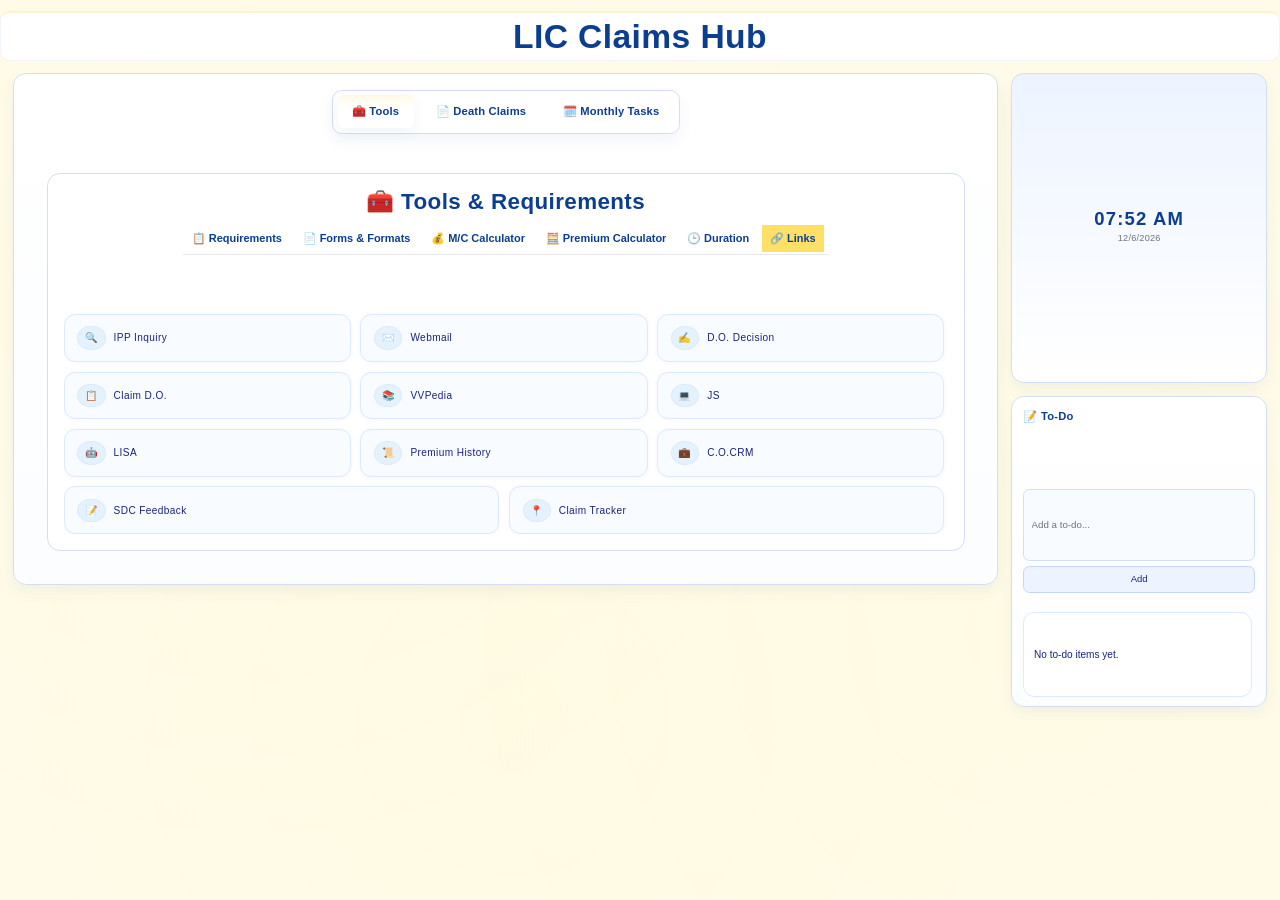
==== commit 9b398912: "Check" ====
--- a/index.html
+++ b/index.html
@@ -30,19 +30,21 @@
         <div class="app-body">
             <!-- Left: all main module panels -->
             <div class="app-main">
-                <!-- Main Mode Switch Bar -->
-                <div class="main-mode-bar">
-                    <div class="main-mode-tabs">
-                        <button class="main-mode-tab active-main-tab" data-main="tools">🧰 Tools</button>
-                        <button class="main-mode-tab" data-main="claims">📄 Death Claims</button>
-                        <button class="main-mode-tab" data-main="tasks">🗓️ Monthly Tasks</button>
-                    </div>
-                </div>
-
-        <!-- Tools Module -->
-        <div id="mainToolsPanel" class="main-module p-4 md:p-6">
-            <div class="glass-header rounded-2xl p-6 tools-panel-container">
-                <h3 class="text-2xl font-bold text-white mb-6 flex items-center gap-3">🧰 Tools & Requirements</h3>
+                <div class="main-workspace-shell">
+                    <!-- Main Mode Switch Bar -->
+                    <div class="main-mode-bar">
+                        <div class="main-mode-tabs">
+                            <button class="main-mode-tab active-main-tab" data-main="tools">🧰 Tools</button>
+                            <button class="main-mode-tab" data-main="claims">📄 Death Claims</button>
+                            <button class="main-mode-tab" data-main="tasks">🗓️ Monthly Tasks</button>
+                        </div>
+                    </div>
+
+                    <div class="main-workspace-content">
+                        <!-- Tools Module -->
+                        <div id="mainToolsPanel" class="main-module p-4 md:p-6">
+                            <div class="glass-header rounded-2xl p-6 tools-panel-container">
+                                <h3 class="text-xl md:text-2xl font-bold text-white mb-4 flex items-center gap-2 whitespace-nowrap">🧰 Tools & Requirements</h3>
 
                         <!-- Tabs -->
                         <div class="flex flex-wrap border-b border-gray-700 mb-6">
@@ -50,6 +52,7 @@
                             <button class="tool-tab" data-tab="forms">📄 Forms & Formats</button>
                             <button class="tool-tab" data-tab="maturity">💰 M/C Calculator</button>
                             <button class="tool-tab" data-tab="calculator">🧮 Premium Calculator</button>
+                            <button class="tool-tab" data-tab="duration">🕒 Duration</button>
                             <button class="tool-tab active-tab" data-tab="links">🔗 Links</button>
                         </div>
 
@@ -337,19 +340,43 @@
 
                         <div id="linksPanel" class="tab-panel">
                             <h4 class="text-lg font-bold text-white mb-4">Quick Links</h4>
-                            <div class="grid grid-cols-2 gap-4">
-                                <div><a href="#" target="_blank" rel="noopener noreferrer" class="quick-link-item text-gray-300 font-medium hover:text-cyan-400 transition-colors duration-200"><span class="mr-3">🔍</span> IPP Inquiry</a></div>
-                                <div><a href="#" target="_blank" rel="noopener noreferrer" class="quick-link-item text-gray-300 font-medium hover:text-cyan-400 transition-colors duration-200"><span class="mr-3">✉️</span> Webmail</a></div>
-                                <div><a href="#" target="_blank" rel="noopener noreferrer" class="quick-link-item text-gray-300 font-medium hover:text-cyan-400 transition-colors duration-200"><span class="mr-3">✍️</span> D.O. Decision</a></div>
-                                <div><a href="#" target="_blank" rel="noopener noreferrer" class="quick-link-item text-gray-300 font-medium hover:text-cyan-400 transition-colors duration-200"><span class="mr-3">📋</span> Claim D.O.</a></div>
-                                <div><a href="#" target="_blank" rel="noopener noreferrer" class="quick-link-item text-gray-300 font-medium hover:text-cyan-400 transition-colors duration-200"><span class="mr-3">📚</span> VVPedia</a></div>
-                                <div><a href="#" target="_blank" rel="noopener noreferrer" class="quick-link-item text-gray-300 font-medium hover:text-cyan-400 transition-colors duration-200"><span class="mr-3">💻</span> JS</a></div>
-                                <div><a href="#" target="_blank" rel="noopener noreferrer" class="quick-link-item text-gray-300 font-medium hover:text-cyan-400 transition-colors duration-200"><span class="mr-3">🤖</span> LISA</a></div>
-                                <div><a href="#" target="_blank" rel="noopener noreferrer" class="quick-link-item text-gray-300 font-medium hover:text-cyan-400 transition-colors duration-200"><span class="mr-3">📜</span> Premium History</a></div>
-                                <div><a href="#" target="_blank" rel="noopener noreferrer" class="quick-link-item text-gray-300 font-medium hover:text-cyan-400 transition-colors duration-200"><span class="mr-3">💼</span> C.O.CRM</a></div>
-                                <div><a href="#" target="_blank" rel="noopener noreferrer" class="quick-link-item text-gray-300 font-medium hover:text-cyan-400 transition-colors duration-200"><span class="mr-3">📝</span> SDC Feedback</a></div>
-                                <div><a href="#" target="_blank" rel="noopener noreferrer" class="quick-link-item text-gray-300 font-medium hover:text-cyan-400 transition-colors duration-200"><span class="mr-3">📍</span> Claim Tracker</a></div>
-                            </div>
+                            <div class="links-wrap">
+                                <a href="#" target="_blank" rel="noopener noreferrer" class="quick-link-item quick-link-pill text-gray-300 font-medium hover:text-cyan-400 transition-colors duration-200"><span class="mr-3">🔍</span> IPP Inquiry</a>
+                                <a href="#" target="_blank" rel="noopener noreferrer" class="quick-link-item quick-link-pill text-gray-300 font-medium hover:text-cyan-400 transition-colors duration-200"><span class="mr-3">✉️</span> Webmail</a>
+                                <a href="#" target="_blank" rel="noopener noreferrer" class="quick-link-item quick-link-pill text-gray-300 font-medium hover:text-cyan-400 transition-colors duration-200"><span class="mr-3">✍️</span> D.O. Decision</a>
+                                <a href="#" target="_blank" rel="noopener noreferrer" class="quick-link-item quick-link-pill text-gray-300 font-medium hover:text-cyan-400 transition-colors duration-200"><span class="mr-3">📋</span> Claim D.O.</a>
+                                <a href="#" target="_blank" rel="noopener noreferrer" class="quick-link-item quick-link-pill text-gray-300 font-medium hover:text-cyan-400 transition-colors duration-200"><span class="mr-3">📚</span> VVPedia</a>
+                                <a href="#" target="_blank" rel="noopener noreferrer" class="quick-link-item quick-link-pill text-gray-300 font-medium hover:text-cyan-400 transition-colors duration-200"><span class="mr-3">💻</span> JS</a>
+                                <a href="#" target="_blank" rel="noopener noreferrer" class="quick-link-item quick-link-pill text-gray-300 font-medium hover:text-cyan-400 transition-colors duration-200"><span class="mr-3">🤖</span> LISA</a>
+                                <a href="#" target="_blank" rel="noopener noreferrer" class="quick-link-item quick-link-pill text-gray-300 font-medium hover:text-cyan-400 transition-colors duration-200"><span class="mr-3">📜</span> Premium History</a>
+                                <a href="#" target="_blank" rel="noopener noreferrer" class="quick-link-item quick-link-pill text-gray-300 font-medium hover:text-cyan-400 transition-colors duration-200"><span class="mr-3">💼</span> C.O.CRM</a>
+                                <a href="#" target="_blank" rel="noopener noreferrer" class="quick-link-item quick-link-pill text-gray-300 font-medium hover:text-cyan-400 transition-colors duration-200"><span class="mr-3">📝</span> SDC Feedback</a>
+                                <a href="#" target="_blank" rel="noopener noreferrer" class="quick-link-item quick-link-pill text-gray-300 font-medium hover:text-cyan-400 transition-colors duration-200"><span class="mr-3">📍</span> Claim Tracker</a>
+                            </div>
+                        </div>
+                    </div>
+                    <div id="durationPanel" class="tab-panel hidden">
+                        <div class="space-y-4">
+                            <p class="text-sm text-gray-300">Enter each date as DDMMYYYY (e.g., 23112021) and it will format automatically. The tool reports durations between the selected/date fields.</p>
+                            <div class="grid grid-cols-1 md:grid-cols-2 gap-4">
+                                <label class="block">
+                                    <span class="text-xs font-semibold text-gray-500 uppercase">DOC / DOR</span>
+                                    <input id="docDateTool" class="dark-input mt-2 w-full px-4 py-3 rounded-xl" maxlength="10" placeholder="23112021">
+                                </label>
+                                <label class="block">
+                                    <span class="text-xs font-semibold text-gray-500 uppercase">Date of Death (DOD)</span>
+                                    <input id="dodDateTool" class="dark-input mt-2 w-full px-4 py-3 rounded-xl" maxlength="10" placeholder="05122021">
+                                </label>
+                                <label class="block">
+                                    <span class="text-xs font-semibold text-gray-500 uppercase">Date of Intimation (DOI)</span>
+                                    <input id="doiDateTool" class="dark-input mt-2 w-full px-4 py-3 rounded-xl" maxlength="10" placeholder="10122021">
+                                </label>
+                                <label class="block">
+                                    <span class="text-xs font-semibold text-gray-500 uppercase">Revival Date (if any)</span>
+                                    <input id="dorDateTool" class="dark-input mt-2 w-full px-4 py-3 rounded-xl" maxlength="10" placeholder="27112022">
+                                </label>
+                            </div>
+                            <div id="durationResults" class="grid grid-cols-1 gap-3"></div>
                         </div>
                     </div>
         </div><!-- end mainToolsPanel -->
@@ -835,6 +862,9 @@
             </div>
         </div><!-- end mainTasksPanel -->
 
+                    </div><!-- end main-workspace-content -->
+                </div><!-- end main-workspace-shell -->
+
             </div><!-- end app-main -->
 
             <!-- Right: persistent tasks sidebar (30%) -->
@@ -847,7 +877,7 @@
                     <h4 class="side-tasks-title">📝 To-Do</h4>
                     <div class="side-todo-input">
                         <input type="text" id="todoInput" class="dark-input" placeholder="Add a to-do...">
-                        <button id="addTodoBtn" class="btn-primary">Add</button>
+                        <button id="addTodoBtn" type="button" class="btn-primary">Add</button>
                     </div>
                     <ul id="todoList"></ul>
                 </div>
--- a/assets/efeap.css
+++ b/assets/efeap.css
@@ -10,8 +10,8 @@
 }
 
 /* Increase global font size for better readability */
-html { font-size: 18px; }
-body { font-size: 1rem; }
+html { font-size: 14px; }
+body { font-size: 0.9rem; zoom: 0.8; }
 
 /* Ensure inputs and primary buttons use a readable font size */
 .dark-input,
@@ -32,6 +32,28 @@
     display: grid;
     grid-template-rows: auto 1fr;
     overflow: hidden;
+    width: 100%;
+    margin: 0;
+    padding: 0;
+}
+
+.duration-results {
+    display: flex;
+    flex-direction: column;
+    gap: 10px;
+}
+.duration-card {
+    background: rgba(15,23,42,0.05);
+    border: 1px solid rgba(15,23,42,0.12);
+    border-radius: 12px;
+    padding: 16px;
+    display: flex;
+    justify-content: space-between;
+    align-items: center;
+    gap: 12px;
+}
+.duration-card span {
+    font-weight: 700;
 }
 
 .app-main {
@@ -273,6 +295,41 @@
 
 a:last-child, .quick-link-item:last-child {
     margin-right: 0;
+}
+
+.tools-panel-container h3 {
+    line-height: 1.05;
+    font-size: 1.2rem !important;
+}
+
+.links-wrap {
+    display: flex;
+    flex-wrap: wrap;
+    gap: 12px;
+}
+
+.quick-link-pill {
+    display: flex;
+    align-items: center;
+    gap: 10px;
+    flex: 1 1 calc(33.333% - 12px);
+    min-width: 180px;
+    margin: 0 !important;
+    padding: 14px 16px;
+    border-radius: 14px;
+    background: #f8fbff;
+    border: 1px solid #dbeafe;
+    box-shadow: 0 1px 6px rgba(11,61,145,0.04);
+}
+
+.quick-link-pill:hover {
+    background: #eef6ff;
+    border-color: #bfd4f7;
+}
+
+.quick-link-pill span {
+    margin-right: 0 !important;
+    flex: 0 0 auto;
 }
 
 /* To-Do items: lighter card treatment for sidebar tasks */
@@ -460,7 +517,7 @@
 
 /* ---- Main Mode Tabs (Tools / Death Claims switcher) ---- */
 .main-mode-bar {
-    padding: 8px 24px 6px;
+    padding: 4px 24px 4px;
     display: flex;
     justify-content: center; /* center tabs under header */
     align-items: center;
@@ -520,13 +577,12 @@
    =========================================== */
 .app-body {
     display: grid;
-    grid-template-columns: minmax(0, 1fr) 280px;
-    grid-template-rows: auto minmax(0, 1fr);
-    gap: 20px;
+    grid-template-columns: minmax(0, 1fr) 320px;
+    grid-template-rows: minmax(0, 1fr) minmax(0, 1fr);
+    gap: 16px;
     align-items: stretch;
     width: 100%;
-    max-width: 1400px;
-    margin: 0 auto;
+    margin: 0;
     padding: 0 16px 16px;
     box-sizing: border-box;
     height: 100%;
@@ -535,18 +591,14 @@
 }
 
 .app-main {
-    display: contents;
+    grid-column: 1;
+    grid-row: 1 / span 2;
+    display: flex;
+    min-height: 0;
 }
 
 .app-sidebar {
     display: contents;
-}
-
-.main-mode-bar {
-    grid-column: 1;
-    grid-row: 1;
-    height: 100%;
-    min-height: 0;
 }
 
 .side-tasks-header {
@@ -556,6 +608,38 @@
     display: flex;
     flex-direction: column;
     justify-content: center;
+    flex: 0 0 auto;
+    min-height: 110px;
+    padding: 12px 16px;
+}
+
+.main-mode-bar {
+    padding: 0 0 4px;
+    display: flex;
+    justify-content: center;
+    align-items: center;
+    flex: 0 0 auto;
+}
+
+.main-workspace-shell {
+    width: 100%;
+    min-height: 0;
+    display: flex;
+    flex-direction: column;
+    background: linear-gradient(180deg, #ffffff 0%, #fbfdff 100%);
+    border: 1.5px solid #d3def4;
+    border-radius: 16px;
+    box-shadow: 0 8px 20px rgba(11,61,145,0.06);
+    padding: 20px;
+    overflow: hidden;
+    gap: 10px;
+}
+
+.main-workspace-content {
+    flex: 1 1 auto;
+    min-height: 0;
+    display: flex;
+    flex-direction: column;
 }
 
 .main-module {
@@ -568,7 +652,7 @@
     flex-direction: column;
     min-height: 0;
     height: 100%;
-    overflow: hidden;
+    overflow: auto;
 }
 
 .side-tasks-body {
@@ -577,6 +661,43 @@
     height: 100%;
     min-height: 0;
     overflow: hidden;
+    display: flex;
+    flex-direction: column;
+    gap: 12px;
+}
+
+.app-sidebar {
+    width: 100%;
+}
+
+/* Make sure the top and bottom parent blocks fill their grid cells
+   so left and right columns always have matching parent-card heights */
+.side-tasks-header,
+.side-tasks-body {
+    height: 100%;
+    min-height: 0;
+    display: flex;
+    flex-direction: column;
+}
+
+/* Ensure the main card containers inside those cells grow and allow
+   internal scrolling while keeping the outer grid static */
+.glass-header.tools-panel-container,
+.side-tasks-body,
+.glass-header.tools-panel-container > .tab-panel,
+.side-tasks-body > * {
+    flex: 1 1 auto;
+    min-height: 0;
+    display: flex;
+    flex-direction: column;
+}
+
+/* Tab panels and todo list scroll internally */
+.glass-header.tools-panel-container > .tab-panel:not(.hidden) {
+    overflow: auto;
+}
+.side-tasks-body #todoList {
+    overflow: auto;
 }
 
 .glass-header.tools-panel-container {
@@ -594,7 +715,7 @@
 /* Sidebar: clock header */
 .side-tasks-header {
     text-align: center;
-    padding: 16px 16px 12px;
+    padding: 12px 16px;
     background: linear-gradient(180deg, #edf4ff 0%, #ffffff 100%);
     border: 1.5px solid #d3def4;
     border-radius: 16px;
@@ -602,8 +723,8 @@
 }
 
 .side-clock {
-    font-size: 1.95rem;
-    font-weight: 900;
+    font-size: 1.65rem;
+    font-weight: 700;
     color: #0b3d91;
     letter-spacing: 1.5px;
     line-height: 1;
@@ -644,6 +765,10 @@
     padding-right: 4px;
 }
 
+.main-workspace-shell .main-module.hidden {
+    display: none !important;
+}
+
 .side-tasks-title {
     font-size: 1rem;
     font-weight: 800;
@@ -662,10 +787,34 @@
     flex: 1 1 auto;
     display: flex;
     flex-direction: column;
-    gap: 8px;
+    gap: 10px;
     min-height: 0;
     overflow: auto;
     padding-right: 4px;
+}
+
+#todoList li {
+    padding: 10px 12px;
+    min-height: 48px;
+    border-radius: 14px;
+    min-height: 50px;
+    display: flex;
+    align-items: center;
+    justify-content: space-between;
+    gap: 10px;
+}
+
+.todo-meta {
+    font-size: 0.75rem;
+    color: #6b7280;
+}
+
+#todoList li button {
+    width: 30px;
+    height: 30px;
+    border-radius: 8px;
+    border: none;
+    background: rgba(11, 61, 145, 0.08);
 }
 
 .side-todo-input .dark-input {
@@ -790,6 +939,8 @@
     .main-mode-tab { padding: 8px 14px; font-size: 1rem; }
     .page-header h1 { font-size: 1.8rem !important; }
     .req-card-grid { grid-template-columns: repeat(2, 1fr); }
+    .links-wrap { gap: 10px; }
+    .quick-link-pill { flex-basis: 100%; min-width: 0; }
 }
 
 /* ---- Requirements Float Cards ---- */
@@ -922,10 +1073,11 @@
 /* Make tool tabs and top nav more readable */
 .tools-panel-container .tool-tab,
 .flex.border-b .tool-tab {
-    font-size: 1.125rem !important;
-    padding: 0.6rem 0.9rem !important;
-    margin-right: 0.5rem !important;
+    font-size: 0.98rem !important;
+    padding: 0.45rem 0.75rem !important;
+    margin-right: 0.35rem !important;
     color: #0b3d91 !important;
+    white-space: nowrap;
 }
 .tools-panel-container .tool-tab.active-tab,
 .flex.border-b .tool-tab.active-tab {
@@ -935,7 +1087,17 @@
 }
 
 /* Top nav spacing (tabs row) */
-.flex.border-b { padding-bottom: 0.25rem; }
+.tools-panel-container > .flex.flex-wrap.border-b {
+    padding-bottom: 0.25rem;
+    flex-wrap: nowrap;
+    overflow-x: auto;
+    -ms-overflow-style: none;
+    scrollbar-width: none;
+}
+
+.tools-panel-container > .flex.flex-wrap.border-b::-webkit-scrollbar {
+    display: none;
+}
 
 /* Maturity result sizing / emphasis */
 #maturityResult { line-height: 1.25; }
@@ -1011,4 +1173,4 @@
     font-size: 2rem !important;
     text-shadow: none !important;
     letter-spacing: 0.5px;
-}+}
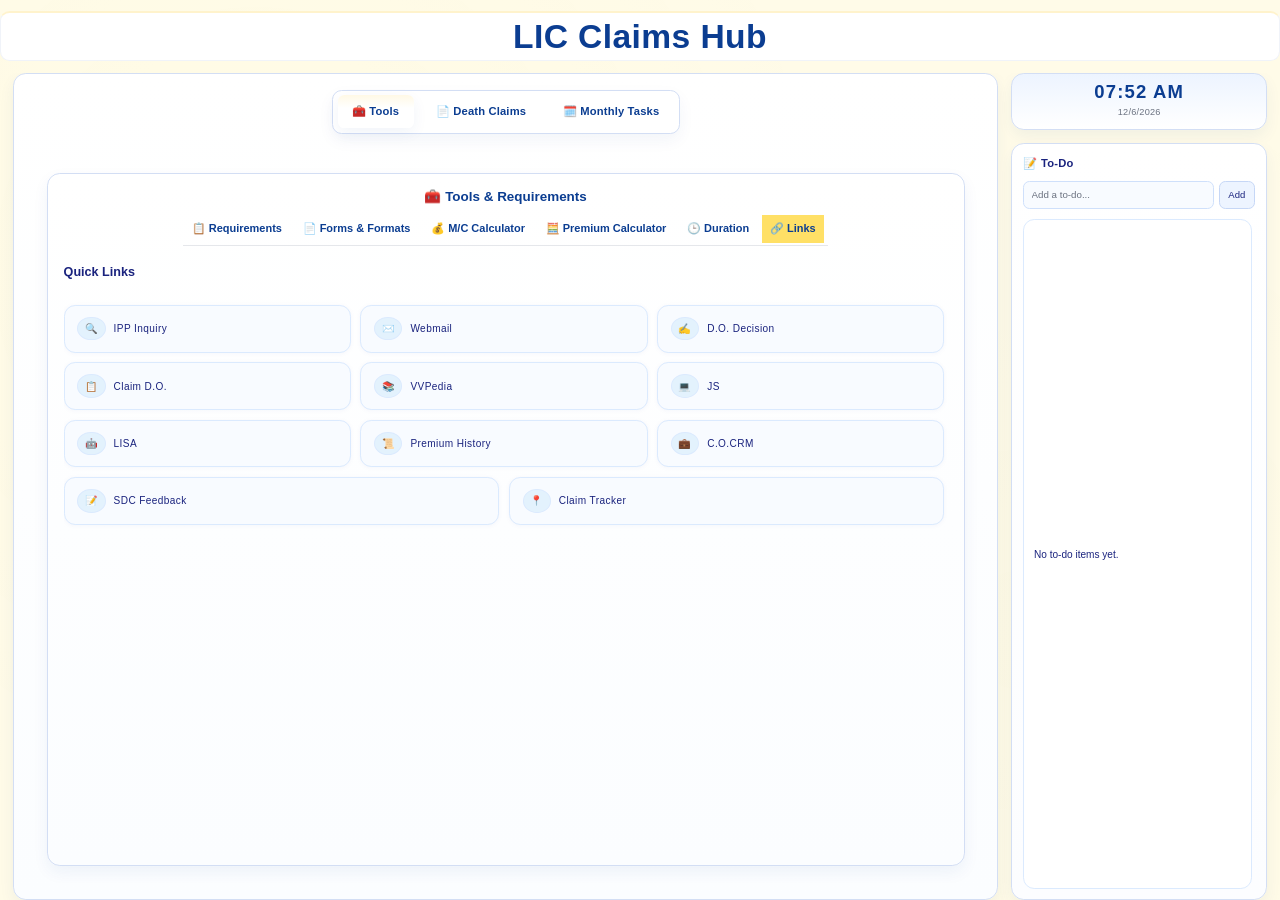
==== commit af24e0d7: "fix(ui): viewport-locked shell, panel scrolling, and To-Do fixes" ====
--- a/index.html
+++ b/index.html
@@ -371,10 +371,7 @@
                                     <span class="text-xs font-semibold text-gray-500 uppercase">Date of Intimation (DOI)</span>
                                     <input id="doiDateTool" class="dark-input mt-2 w-full px-4 py-3 rounded-xl" maxlength="10" placeholder="10122021">
                                 </label>
-                                <label class="block">
-                                    <span class="text-xs font-semibold text-gray-500 uppercase">Revival Date (if any)</span>
-                                    <input id="dorDateTool" class="dark-input mt-2 w-full px-4 py-3 rounded-xl" maxlength="10" placeholder="27112022">
-                                </label>
+                                <!-- Revival Date removed (use DOC/DOR field instead) -->
                             </div>
                             <div id="durationResults" class="grid grid-cols-1 gap-3"></div>
                         </div>
@@ -399,7 +396,7 @@
         <div id="specialCaseForm" class="hidden matte-form rounded-3xl p-8">
 
             <h3 class="text-3xl font-bold text-white mb-8 flex items-center gap-3">⭐ Add Special Case</h3>
-            <div class="grid grid-cols-1 md:grid-cols-2 gap-6 mb-6">
+                <div class="grid grid-cols-1 md:grid-cols-2 gap-6 mb-6">
                 <div>
                     <label class="block text-sm font-bold text-gray-300 mb-3">Policy Number</label>
                     <input type="text" id="specialPolicyNumber" class="dark-input w-full px-4 py-3 rounded-xl font-medium">
@@ -457,8 +454,8 @@
                     <label class="block text-sm font-bold text-gray-300 mb-3">Name</label>
                     <input type="text" id="claimantName" class="dark-input w-full px-4 py-3 rounded-xl font-medium">
                 </div>
-                <div>
-                    <label class="block text-sm font-bold text-gray-300 mb-3">Date of Commencement/ Revival (dd/mm/yyyy)</label>
+                    <div>
+                    <label class="block text-sm font-bold text-gray-300 mb-3">Date of Commencement (dd/mm/yyyy)</label>
                     <input type="text" id="commencementDate" placeholder="01/01/2020" maxlength="10" class="dark-input w-full px-4 py-3 rounded-xl font-medium">
                 </div>
                 <div>
--- a/assets/efeap.css
+++ b/assets/efeap.css
@@ -1,289 +1,49 @@
-/* LIC eFEAP Theme */
-
+/* ============================================
+   LIC eFEAP Theme — Clean
+   ============================================ */
+
+/* === 1. Base === */
 html.theme-efeap,
 body.theme-efeap {
-    background: #fffbe8; /* very light yellow/white */
-    color: #1a237e; /* dark blue for headings */
+    background: #fffbe8;
+    color: #1a237e;
     font-family: 'Segoe UI', Arial, sans-serif;
     height: 100%;
     overflow: hidden;
 }
 
-/* Increase global font size for better readability */
 html { font-size: 14px; }
 body { font-size: 0.9rem; zoom: 0.8; }
 
-/* Ensure inputs and primary buttons use a readable font size */
-.dark-input,
-input,
-select,
-.btn-primary,
-.btn-danger,
-.btn-ghost,
-button {
-    font-size: 1rem !important;
-}
-
-/* Make small utility font sizes slightly larger for readability */
+/* === 2. Typography === */
+h1, h2, h3, h4, h5, h6 {
+    color: #1a237e !important;
+    font-weight: bold;
+    text-shadow: none !important;
+}
+
 .text-sm { font-size: 1rem !important; }
-.text-xs  { font-size: 0.95rem !important; }
-.app-shell {
-    height: 100vh;
-    display: grid;
-    grid-template-rows: auto 1fr;
-    overflow: hidden;
-    width: 100%;
-    margin: 0;
-    padding: 0;
-}
-
-.duration-results {
-    display: flex;
-    flex-direction: column;
-    gap: 10px;
-}
-.duration-card {
-    background: rgba(15,23,42,0.05);
-    border: 1px solid rgba(15,23,42,0.12);
-    border-radius: 12px;
-    padding: 16px;
-    display: flex;
-    justify-content: space-between;
-    align-items: center;
-    gap: 12px;
-}
-.duration-card span {
-    font-weight: 700;
-}
-
-.app-main {
-    flex: 1 1 0;
-    min-width: 0;
-    display: flex;
-    flex-direction: column;
-}
-/* Panels and Cards */
-.glass-header,
-.matte-card,
-.matte-form,
-.tools-panel-container {
-    background: #ffffff;
-    border: 1px solid rgba(11,61,145,0.06); /* very subtle blue border */
-    box-shadow: 0 1px 6px rgba(11,61,145,0.04);
-    border-radius: 12px;
-}
-
-/* Accent: Thin yellow stripe or accent (softened) */
-.glass-header {
-    border-top: 3px solid #fff3cc; /* softened yellow accent */
-}
-
-/* Headings */
-h1, h2, h3, h4, h5, h6 {
-    color: #1a237e; /* dark blue */
-    font-weight: bold;
-    text-shadow: none;
-}
-
-/* Subtext, labels */
-.side-tasks-body {
-    padding: 14px 14px 12px;
-    background: linear-gradient(180deg, #ffffff 0%, #fcfdff 100%);
-    border: 1.5px solid #d3def4;
-    border-radius: 16px;
-    box-shadow: 0 8px 20px rgba(11,61,145,0.06);
-    display: flex;
-    flex-direction: column;
-    flex: 1 1 auto;
-    min-height: 0;
-}
+.text-xs { font-size: 0.95rem !important; }
+
+.text-gray-200,
 .text-gray-300,
 .text-gray-400,
 .text-gray-500,
-.text-gray-200,
 label,
 .option-card span,
 .counter-badge {
-    color: #6b7280 !important; /* muted gray */
-}
-
-/* Buttons */
-.btn-primary, .btn-danger, .btn-ghost {
-    background: #e3f2fd;
-    color: #1a237e;
-    border: 1px solid #b3c6e6;
-    box-shadow: none;
-    text-shadow: none;
-}
-
-.btn-primary:hover, .btn-danger:hover, .btn-ghost:hover {
-    background: #bbdefb;
-}
-
-/* Inputs */
-.dark-input, select, textarea {
-    background: #f6faff;
-    color: #1a237e;
-    border: 1px solid #b3c6e6;
-    box-shadow: none;
-}
-
-.dark-input:focus, select:focus, textarea:focus {
-    border-color: #ffe066;
-    outline: none;
-}
-
-/* Ensure all input, textarea, and select fields have readable text */
-input,
-textarea,
-select {
-    background: #f6faff !important;
-    color: #1a237e !important;
-    border: 1px solid #b3c6e6 !important;
-    box-shadow: none !important;
-}
-
-input::placeholder,
-textarea::placeholder {
-    color: #6b7280 !important; /* muted gray for placeholder */
-    opacity: 1;
-}
-
-/* For disabled fields */
-input:disabled,
-textarea:disabled,
-select:disabled {
-    background: #f0f0f0 !important;
-    color: #b0b0b0 !important;
-}
-
-/* Table */
-.dark-table, .dark-table-header, .dark-table-row {
-    background: #fff;
-    color: #1a237e;
-    border-color: #dbeafe;
-    box-shadow: none;
-}
-
-.dark-table-header th, .dark-table-row td {
-    border-bottom: 1px solid #ffe066;
-}
-
-/* Collapsible headers */
-.collapsible-header, .workflow-header {
-    background: #e3f2fd;
-    color: #1a237e;
-    border: none;
-    box-shadow: none;
-}
-
-/* Flat icons in pale circles */
-.quick-link-item span,
-.counter-badge,
-.radio-modern,
-.checkbox-modern {
-    background: #e3f2fd;
-    color: #1a237e;
-    border-radius: 50%;
-    padding: 4px 8px;
-    box-shadow: none;
-    border: 1px solid #dbeafe;
-}
-
-/* Remove glow and gradients */
-.glow-text,
-.shadow-2xl,
-.backdrop-blur-sm {
-    text-shadow: none !important;
-    box-shadow: none !important;
-    filter: none !important;
-}
-
-/* Hide dark theme backgrounds */
-.bg-gray-900,
-.bg-gray-900\/40,
-.bg-gray-900\/60 {
-    background: #fff !important;
-}
-
-/* Accent yellow for highlights */
-.border-yellow-400,
-.text-yellow-400 {
-    border-color: #ffe066 !important;
-    color: #ffe066 !important;
-}
-
-/* Tab active */
-.active-tab {
-    background: #ffe066;
-    color: #1a237e;
-    border-bottom: 2px solid #ffe066;
-}
-
-/* Misc */
-.rounded-2xl, .rounded-xl, .rounded-lg {
-    border-radius: 16px !important;
-}
-
-.hidden {
-    display: none !important;
-}
-
-/* Toast */
-#toast {
-    background: #1a237e;
-    color: #fff;
-    box-shadow: none;
-}
-
-/* Remove backdrop blur everywhere */
-.backdrop-blur-sm {
-    backdrop-filter: none !important;
-}
-
-/* Remove glass effect */
-.glass-header {
-    background: #fff !important;
-    backdrop-filter: none !important;
-    box-shadow: none !important;
-}
-
-.page-header {
-    display: flex !important;
-    grid-template-columns: none !important;
-    justify-content: center !important;
-    align-items: center !important;
-    min-height: auto !important;
-}
-
-.page-header h1 {
-    width: 100%;
-    text-align: center !important;
-}
-
-/* Remove any neon-specific classes */
-.theme-neon {
-    background: none !important;
-    color: inherit !important;
-}
-
-/* Fix neon font colors to LIC blue */
+    color: #1a237e !important;
+}
+
+.text-cyan-200,
 .text-cyan-300,
 .text-cyan-400,
 .text-cyan-500,
-.text-cyan-200,
 .glow-text {
     color: #1a237e !important;
     text-shadow: none !important;
 }
 
-/* Main heading style */
-h1 {
-    color: #1a237e !important;
-    text-shadow: none !important;
-}
-
-/* Space out links */
 a, .quick-link-item {
     margin-right: 16px;
     margin-bottom: 8px;
@@ -292,77 +52,114 @@
     font-weight: 500;
     letter-spacing: 0.5px;
 }
-
-a:last-child, .quick-link-item:last-child {
-    margin-right: 0;
-}
-
-.tools-panel-container h3 {
-    line-height: 1.05;
-    font-size: 1.2rem !important;
-}
-
-.links-wrap {
-    display: flex;
-    flex-wrap: wrap;
-    gap: 12px;
-}
-
-.quick-link-pill {
-    display: flex;
-    align-items: center;
-    gap: 10px;
-    flex: 1 1 calc(33.333% - 12px);
-    min-width: 180px;
-    margin: 0 !important;
-    padding: 14px 16px;
-    border-radius: 14px;
-    background: #f8fbff;
-    border: 1px solid #dbeafe;
-    box-shadow: 0 1px 6px rgba(11,61,145,0.04);
-}
-
-.quick-link-pill:hover {
-    background: #eef6ff;
-    border-color: #bfd4f7;
-}
-
-.quick-link-pill span {
-    margin-right: 0 !important;
-    flex: 0 0 auto;
-}
-
-/* To-Do items: lighter card treatment for sidebar tasks */
-.todo-item,
-.todo-list li,
-.todo-list .completed {
-    color: #0b3d91 !important;
-    background: #ffffff !important;
-    border: 1px solid rgba(11,61,145,0.06) !important;
+a:last-child, .quick-link-item:last-child { margin-right: 0; }
+
+/* === 3. Inputs & Forms === */
+.dark-input, input, select, .btn-primary, .btn-danger, .btn-ghost, button {
+    font-size: 1rem !important;
+}
+
+input, textarea, select {
+    background: #f6faff !important;
+    color: #1a237e !important;
+    border: 1px solid #b3c6e6 !important;
+    box-shadow: none !important;
+    padding-top: 0.85rem !important;
+    padding-bottom: 0.85rem !important;
+    font-size: 1.02rem !important;
+}
+
+input::placeholder, textarea::placeholder {
+    color: #6b7280 !important;
+    opacity: 1;
+}
+
+input:disabled, textarea:disabled, select:disabled {
+    background: #f0f0f0 !important;
+    color: #b0b0b0 !important;
+}
+
+input:focus, select:focus, textarea:focus {
+    border-color: #ffe066 !important;
+    outline: none;
+}
+
+.matte-form label, .matte-form h3, .matte-form h4, .matte-form h2, .matte-form h1 {
+    color: #1a237e !important;
+    font-weight: 600 !important;
+}
+
+.matte-form input, .matte-form textarea, .matte-form select {
+    background: #fff !important;
+    color: #1a237e !important;
+    border: 1px solid #b3c6e6 !important;
+    font-weight: 500 !important;
+}
+
+input.radio-modern {
+    width: 1.25rem !important;
+    height: 1.25rem !important;
+    margin-right: 0.5rem !important;
+    vertical-align: middle;
+}
+
+/* === 4. Buttons === */
+.btn-primary, .btn-danger, .btn-ghost {
+    background: #e3f2fd;
+    color: #1a237e;
+    border: 1px solid #b3c6e6;
+    box-shadow: none;
+    text-shadow: none;
+    padding: 0.9rem 1.5rem !important;
     font-size: 1.05rem !important;
-    font-weight: 600 !important;
-    border-radius: 10px !important;
-    box-shadow: 0 1px 4px rgba(11,61,145,0.03) !important;
-}
-
-/* Main action buttons and their children */
-#deathClaimBtn,
-#specialCaseBtn,
-#deathClaimBtn *,
-#specialCaseBtn * {
-    font-size: 1.35rem !important;
-    font-weight: 700 !important;
-    color: #1a237e !important;
+    border-radius: 12px !important;
+}
+
+.btn-primary:hover, .btn-danger:hover, .btn-ghost:hover {
+    background: #bbdefb;
+}
+
+/* === 5. Panels & Cards === */
+.glass-header, .matte-card, .matte-form, .tools-panel-container {
+    background: #fff !important;
+    border: 1px solid rgba(11,61,145,0.06);
+    box-shadow: none !important;
+    border-radius: 12px;
+    backdrop-filter: none !important;
+}
+
+.glass-header { border-top: 3px solid #fff3cc; }
+
+.option-card, .todo-item, .workflow-section, .workflow-content,
+.collapsible-header, .matte-form, .matte-card,
+#todoList li, #workflowSections, #queryText, #premiumResult,
+#durationDisplay, #suggestionBox, #investigationDetails,
+#daysSinceAllotted, #daysSinceSent {
+    background: #fff !important;
+    color: #1a237e !important;
+    border: 1px solid #dbeafe !important;
+    font-weight: 500 !important;
+    box-shadow: none !important;
+}
+
+.workflow-section *, .workflow-content *, .option-card *,
+.matte-form *, .matte-card *, .collapsible-header *,
+.dark-table *, .dark-table-header *, .dark-table-row *,
+#queryText *, #premiumResult *,
+#daysSinceAllotted *, #daysSinceSent *, #investigationDetails * {
+    color: #1a237e !important;
+    background: transparent !important;
+}
+
+.collapsible-header, .workflow-header {
     background: #e3f2fd !important;
-    border: 2px solid #b3c6e6 !important;
-}
-
-/* To-Do blocks and claim type options: white background, blue text, thin border */
-.todo-item,
-.todo-list li,
-.todo-list .completed,
-.claim-type-option,
-.claim-type-block {
+    color: #1a237e !important;
+    border: none;
+    box-shadow: none;
+}
+
+.todo-item, .todo-list li, .todo-list .completed,
+.claim-type-option, .claim-type-block {
     background: #ffffff !important;
     color: #0b3d91 !important;
     border: 1px solid rgba(11,61,145,0.06) !important;
@@ -372,155 +169,219 @@
     box-shadow: 0 1px 4px rgba(11,61,145,0.03) !important;
 }
 
-/* If your claim type options use spans or labels inside, target those too */
-.claim-type-option span,
-.claim-type-block span,
-.todo-item span,
-.todo-list li span {
+.claim-type-option span, .claim-type-block span,
+.todo-item span, .todo-list li span,
+.option-card span, #todoList li span {
     color: #1a237e !important;
     background: transparent !important;
     font-weight: 500 !important;
 }
 
-/* Fix all dark blocks to white, blue border, blue text */
-.option-card,
-.todo-item,
-.workflow-section,
-.workflow-content,
-.collapsible-header,
-.matte-form,
-.matte-card,
-#todoList li,
-#workflowSections,
-#queryText,
-#premiumResult,
-#durationDisplay,
-#suggestionBox,
-#investigationDetails,
-#daysSinceAllotted,
-#daysSinceSent {
+.quick-link-item span, .counter-badge, .radio-modern, .checkbox-modern {
+    background: #e3f2fd;
+    color: #1a237e;
+    border-radius: 50%;
+    padding: 4px 8px;
+    box-shadow: none;
+    border: 1px solid #dbeafe;
+}
+
+/* === 6. Tables === */
+.dark-table, .dark-table-header, .dark-table-row {
     background: #fff !important;
     color: #1a237e !important;
     border: 1px solid #dbeafe !important;
-    font-weight: 500 !important;
     box-shadow: none !important;
 }
 
-/* To-Do and option-card spans/buttons */
-.option-card span,
-.todo-item span,
-#todoList li span {
-    color: #1a237e !important;
-    background: transparent !important;
-    font-weight: 500 !important;
-}
-
-/* Tools & Requirements heading: blue, bold, readable */
-.tools-panel-container h3,
-.tools-panel-container h2,
-.tools-panel-container .panel-title {
-    color: #1a237e !important;
-    font-weight: bold !important;
-    font-size: 2rem !important;
-    text-shadow: none !important;
-    letter-spacing: 0.5px;
-}
-
-/* Remove any leftover dark backgrounds */
-.bg-gray-900,
-.bg-gray-900\/40,
-.bg-gray-900\/60,
-.backdrop-blur-sm {
+.dark-table-header th, .dark-table-row td {
+    color: #1a237e !important;
+    background: #fff !important;
+    border-bottom: 1px solid #ffe066 !important;
+}
+
+/* === 7. Dark BG / Effects Overrides === */
+.bg-gray-900, .bg-gray-900\/40, .bg-gray-900\/60, .backdrop-blur-sm {
     background: #fff !important;
     backdrop-filter: none !important;
     box-shadow: none !important;
 }
 
-/* Buttons: bigger, blue, bold */
-#deathClaimBtn,
-#specialCaseBtn,
-#deathClaimBtn *
-#specialCaseBtn * {
-    font-size: 1.35rem !important;
-    font-weight: 700 !important;
-    color: #1a237e !important;
-    background: #e3f2fd !important;
-    border: 2px solid #b3c6e6 !important;
-}
-
-/* Form labels and headings: blue, readable */
-.matte-form label,
-.matte-form h3,
-.matte-form h4,
-.matte-form h2,
-.matte-form h1 {
-    color: #1a237e !important;
-    font-weight: 600 !important;
-}
-
-/* Inputs: blue text, white background */
-.matte-form input,
-.matte-form textarea,
-.matte-form select {
-    background: #fff !important;
-    color: #1a237e !important;
-    border: 1px solid #b3c6e6 !important;
-    font-weight: 500 !important;
-}
-
-/* Table headers and cells: blue text, white background */
-.dark-table-header th,
-.dark-table-row td {
-    color: #1a237e !important;
-    background: #fff !important;
-    border-bottom: 1px solid #ffe066 !important;
-}
-
-/* Misc: ensure all text is readable */
-.text-gray-300,
-.text-gray-400,
-.text-gray-500,
-.text-gray-200,
-label,
-.option-card span,
-.counter-badge {
-    color: #1a237e !important;
-}
-
-/* Make all workflow, option, and form boxes white with blue text */
-.workflow-section,
-.workflow-content,
-.option-card,
-.matte-form,
-.matte-card,
-.collapsible-header,
-.dark-table,
-.dark-table-header,
-.dark-table-row,
-#queryText,
-#premiumResult,
-#daysSinceAllotted,
-#daysSinceSent,
-#investigationDetails {
-    background: #fff !important;
-    color: #1a237e !important;
-    border: 1px solid #dbeafe !important;
+.glow-text, .shadow-2xl {
+    text-shadow: none !important;
     box-shadow: none !important;
-}
-
-/* Layout: make left column (tools) 60% and right column (claims) 40% on desktop */
-.dash-grid {
+    filter: none !important;
+}
+
+.theme-neon { background: none !important; color: inherit !important; }
+
+.border-yellow-400, .text-yellow-400 {
+    border-color: #ffe066 !important;
+    color: #ffe066 !important;
+}
+
+.active-tab {
+    background: #ffe066;
+    color: #1a237e;
+    border-bottom: 2px solid #ffe066;
+}
+
+.rounded-2xl, .rounded-xl, .rounded-lg { border-radius: 16px !important; }
+.hidden { display: none !important; }
+
+/* === 8. App Shell Layout === */
+html.theme-efeap,
+body.theme-efeap {
+    height: 100%;
+    overflow: hidden !important;
+}
+
+body.theme-efeap {
+    min-height: 100vh;
+}
+
+.app-shell {
+    position: fixed;
+    inset: 0 0 0 0;
     display: grid;
-    grid-template-columns: 60% 40%;
-    gap: 1rem;
-}
-
-/* ---- Main Mode Tabs (Tools / Death Claims switcher) ---- */
+    grid-template-rows: auto minmax(0, 1fr);
+    overflow: hidden;
+    width: 100%;
+    margin: 0;
+    padding: 0;
+}
+
+.app-body {
+    display: grid;
+    grid-template-columns: minmax(0, 1fr) 320px;
+    grid-template-rows: auto minmax(0, 1fr);
+    gap: 16px;
+    align-items: stretch;
+    width: 100%;
+    margin: 0;
+    padding: 0 16px 0;
+    box-sizing: border-box;
+    height: 100%;
+    min-height: 0;
+    overflow: hidden;
+}
+
+.app-main {
+    grid-column: 1;
+    grid-row: 1 / span 2;
+    display: flex;
+    flex-direction: column;
+    min-height: 0;
+    height: 100%;
+    flex: 1 1 0;
+}
+
+.app-sidebar {
+    display: contents;
+}
+
+.main-workspace-shell {
+    width: 100%;
+    flex: 1 1 auto;
+    min-height: 0;
+    height: 100%;
+    display: flex;
+    flex-direction: column;
+    background: linear-gradient(180deg, #ffffff 0%, #fbfdff 100%);
+    border: 1.5px solid #d3def4;
+    border-radius: 16px;
+    box-shadow: 0 8px 20px rgba(11,61,145,0.06);
+    padding: 20px;
+    overflow: hidden;
+    gap: 10px;
+}
+
+.main-workspace-content {
+    display: flex;
+    flex-direction: column;
+    flex: 1 1 auto;
+    min-height: 0;
+    overflow: hidden;
+    height: 100%;
+}
+
+.main-module {
+    width: 100%;
+    max-width: none;
+    margin: 0;
+    display: flex;
+    flex-direction: column;
+    flex: 1 1 auto;
+    min-height: 0;
+    overflow: hidden;
+}
+
+.main-workspace-shell .main-module.hidden { display: none !important; }
+
+.glass-header.tools-panel-container {
+    display: flex;
+    flex-direction: column;
+    flex: 1 1 auto;
+    min-height: 0;
+    overflow: hidden;
+    background: linear-gradient(180deg, #ffffff 0%, #fbfdff 100%) !important;
+    border: 1.5px solid #d3def4 !important;
+    box-shadow: 0 8px 20px rgba(11,61,145,0.06) !important;
+    border-radius: 16px;
+    padding: 20px;
+}
+
+.glass-header.tools-panel-container h3 {
+    color: #0b3d91 !important;
+    margin-top: 0;
+    line-height: 1.05;
+    font-size: 1.2rem !important;
+}
+
+.tools-panel-container > .flex.flex-wrap.border-b {
+    padding-bottom: 0.25rem;
+    flex-wrap: nowrap;
+    overflow-x: auto;
+    -ms-overflow-style: none;
+    scrollbar-width: none;
+}
+
+.tools-panel-container > .flex.flex-wrap.border-b::-webkit-scrollbar { display: none; }
+
+.tools-panel-container > .tab-panel:not(.hidden) {
+    flex: 1 1 auto;
+    min-height: 0;
+    overflow: auto;
+    padding-right: 4px;
+}
+
+/* === 9. Page Header === */
+.page-header {
+    display: flex !important;
+    grid-template-columns: none !important;
+    justify-content: center !important;
+    align-items: center !important;
+    min-height: auto !important;
+    padding-top: 12px !important;
+    padding-bottom: 12px !important;
+}
+
+.page-header h1 {
+    width: 100%;
+    text-align: center !important;
+    font-size: 3rem !important;
+    font-weight: 900 !important;
+    letter-spacing: 0.5px;
+    color: #0b3d91 !important;
+}
+
+/* === 10. Main Mode Tabs === */
 .main-mode-bar {
-    padding: 4px 24px 4px;
-    display: flex;
-    justify-content: center; /* center tabs under header */
+    padding: 0 0 4px;
+    display: flex;
+    justify-content: center;
     align-items: center;
+    flex: 0 0 auto;
 }
 
 .main-mode-tabs {
@@ -555,165 +416,36 @@
 }
 
 .main-mode-tab.active-main-tab {
-    background: linear-gradient(180deg,#fff9e6 0%, #fff 40%);
+    background: linear-gradient(180deg, #fff9e6 0%, #fff 40%);
     color: #0b3d91;
     box-shadow: 0 6px 18px rgba(11,61,145,0.06);
 }
 
-.main-module {
-    width: 100%;
-    max-width: none;
-    margin: 0;
-    display: flex;
-    flex-direction: column;
-    flex: 1 1 auto;
-    min-height: 0;
-}
-
-/* ===========================================
-   Two-column app layout
-   Left:  app-main  (fills remaining space)
-   Right: app-sidebar (fixed 300px)
-   =========================================== */
-.app-body {
-    display: grid;
-    grid-template-columns: minmax(0, 1fr) 320px;
-    grid-template-rows: minmax(0, 1fr) minmax(0, 1fr);
-    gap: 16px;
-    align-items: stretch;
-    width: 100%;
-    margin: 0;
-    padding: 0 16px 16px;
-    box-sizing: border-box;
-    height: 100%;
-    min-height: 0;
-    overflow: hidden;
-}
-
-.app-main {
-    grid-column: 1;
-    grid-row: 1 / span 2;
-    display: flex;
-    min-height: 0;
-}
-
-.app-sidebar {
-    display: contents;
-}
-
+/* === 11. Tool Tabs === */
+.tools-panel-container .tool-tab, .flex.border-b .tool-tab {
+    font-size: 0.98rem !important;
+    padding: 0.45rem 0.75rem !important;
+    margin-right: 0.35rem !important;
+    color: #0b3d91 !important;
+    white-space: nowrap;
+}
+
+.tools-panel-container .tool-tab.active-tab,
+.flex.border-b .tool-tab.active-tab {
+    font-weight: 700 !important;
+    background: #ffe066 !important;
+    border-bottom: 2px solid #ffe066 !important;
+}
+
+/* === 12. Sidebar: Clock & To-Do === */
 .side-tasks-header {
     grid-column: 2;
     grid-row: 1;
-    height: 100%;
     display: flex;
     flex-direction: column;
     justify-content: center;
-    flex: 0 0 auto;
-    min-height: 110px;
-    padding: 12px 16px;
-}
-
-.main-mode-bar {
-    padding: 0 0 4px;
-    display: flex;
-    justify-content: center;
-    align-items: center;
-    flex: 0 0 auto;
-}
-
-.main-workspace-shell {
-    width: 100%;
-    min-height: 0;
-    display: flex;
-    flex-direction: column;
-    background: linear-gradient(180deg, #ffffff 0%, #fbfdff 100%);
-    border: 1.5px solid #d3def4;
-    border-radius: 16px;
-    box-shadow: 0 8px 20px rgba(11,61,145,0.06);
-    padding: 20px;
-    overflow: hidden;
-    gap: 10px;
-}
-
-.main-workspace-content {
-    flex: 1 1 auto;
-    min-height: 0;
-    display: flex;
-    flex-direction: column;
-}
-
-.main-module {
-    grid-column: 1;
-    grid-row: 2;
-    width: 100%;
-    max-width: none;
-    margin: 0;
-    display: flex;
-    flex-direction: column;
-    min-height: 0;
-    height: 100%;
-    overflow: auto;
-}
-
-.side-tasks-body {
-    grid-column: 2;
-    grid-row: 2;
-    height: 100%;
-    min-height: 0;
-    overflow: hidden;
-    display: flex;
-    flex-direction: column;
-    gap: 12px;
-}
-
-.app-sidebar {
-    width: 100%;
-}
-
-/* Make sure the top and bottom parent blocks fill their grid cells
-   so left and right columns always have matching parent-card heights */
-.side-tasks-header,
-.side-tasks-body {
-    height: 100%;
-    min-height: 0;
-    display: flex;
-    flex-direction: column;
-}
-
-/* Ensure the main card containers inside those cells grow and allow
-   internal scrolling while keeping the outer grid static */
-.glass-header.tools-panel-container,
-.side-tasks-body,
-.glass-header.tools-panel-container > .tab-panel,
-.side-tasks-body > * {
-    flex: 1 1 auto;
-    min-height: 0;
-    display: flex;
-    flex-direction: column;
-}
-
-/* Tab panels and todo list scroll internally */
-.glass-header.tools-panel-container > .tab-panel:not(.hidden) {
-    overflow: auto;
-}
-.side-tasks-body #todoList {
-    overflow: auto;
-}
-
-.glass-header.tools-panel-container {
-    flex: 1 1 auto;
-    min-height: 0;
-    overflow: hidden;
-}
-
-.side-tasks-header,
-.side-tasks-body {
     width: 100%;
     box-sizing: border-box;
-}
-
-/* Sidebar: clock header */
-.side-tasks-header {
     text-align: center;
     padding: 12px 16px;
     background: linear-gradient(180deg, #edf4ff 0%, #ffffff 100%);
@@ -738,35 +470,20 @@
     letter-spacing: 0.3px;
 }
 
-/* Sidebar: body (defined once near top of file) */
-
-/* Make the main tools card match sidebar card styling */
-.glass-header.tools-panel-container {
-    background: linear-gradient(180deg,#ffffff 0%, #fbfdff 100%);
+.side-tasks-body {
+    grid-column: 2;
+    grid-row: 2;
+    width: 100%;
+    box-sizing: border-box;
+    padding: 14px 14px 12px;
+    background: linear-gradient(180deg, #ffffff 0%, #fcfdff 100%);
     border: 1.5px solid #d3def4;
+    border-radius: 16px;
     box-shadow: 0 8px 20px rgba(11,61,145,0.06);
-    border-radius: 16px;
-    padding: 20px;
-}
-
-.glass-header.tools-panel-container h3 {
-    color: #0b3d91 !important;
-    margin-top: 0;
-}
-
-.tools-panel-container > .flex.flex-wrap.border-b {
-    flex: 0 0 auto;
-}
-
-.tools-panel-container > .tab-panel:not(.hidden) {
-    flex: 1 1 auto;
-    min-height: 0;
-    overflow: auto;
-    padding-right: 4px;
-}
-
-.main-workspace-shell .main-module.hidden {
-    display: none !important;
+    display: flex;
+    flex-direction: column;
+    min-height: 0;
+    overflow: hidden;
 }
 
 .side-tasks-title {
@@ -781,40 +498,6 @@
     display: flex;
     gap: 6px;
     margin-bottom: 12px;
-}
-
-#todoList {
-    flex: 1 1 auto;
-    display: flex;
-    flex-direction: column;
-    gap: 10px;
-    min-height: 0;
-    overflow: auto;
-    padding-right: 4px;
-}
-
-#todoList li {
-    padding: 10px 12px;
-    min-height: 48px;
-    border-radius: 14px;
-    min-height: 50px;
-    display: flex;
-    align-items: center;
-    justify-content: space-between;
-    gap: 10px;
-}
-
-.todo-meta {
-    font-size: 0.75rem;
-    color: #6b7280;
-}
-
-#todoList li button {
-    width: 30px;
-    height: 30px;
-    border-radius: 8px;
-    border: none;
-    background: rgba(11, 61, 145, 0.08);
 }
 
 .side-todo-input .dark-input {
@@ -836,17 +519,41 @@
     background: #edf4ff !important;
 }
 
-.app-sidebar ul {
+#todoList {
+    flex: 1 1 auto;
+    min-height: 0;
+    overflow: auto;
+    display: flex;
+    flex-direction: column;
+    gap: 10px;
+    padding-right: 4px;
     list-style: none;
-    padding: 0;
+    padding-left: 0;
     margin: 0;
 }
 
-.app-sidebar li {
-    margin-bottom: 0;
-}
-
-/* Todo items in sidebar */
+#todoList li {
+    padding: 10px 12px;
+    border-radius: 14px;
+    min-height: 50px;
+    display: flex;
+    align-items: center;
+    justify-content: space-between;
+    gap: 10px;
+}
+
+#todoList li button {
+    width: 30px;
+    height: 30px;
+    border-radius: 8px;
+    border: none;
+    background: rgba(11,61,145,0.08);
+}
+
+.todo-meta { font-size: 0.75rem; color: #6b7280; }
+.app-sidebar ul { list-style: none; padding: 0; margin: 0; }
+.app-sidebar li { margin-bottom: 0; }
+
 .app-sidebar .todo-item {
     background: #f8faff !important;
     border: 1px solid rgba(11,61,145,0.06) !important;
@@ -883,67 +590,7 @@
     margin-top: 3px;
 }
 
-@media (max-width: 1024px) {
-    html.theme-efeap,
-    body.theme-efeap {
-        overflow: auto;
-    }
-
-    .app-shell {
-        height: auto;
-        display: block;
-        overflow: visible;
-    }
-
-    .app-body {
-        display: block;
-        padding: 0 8px 24px;
-        height: auto;
-        overflow: visible;
-    }
-    .app-main {
-        display: block;
-        width: 100%;
-    }
-    .app-sidebar {
-        display: block;
-        position: static;
-        width: 100%;
-        margin-top: 10px;
-    }
-
-    .side-tasks-body {
-        min-height: 0;
-        height: auto;
-    }
-
-    #todoList {
-        min-height: 120px;
-    }
-}
-
-/* Make the top page header larger and more prominent */
-.page-header {
-    padding-top: 12px !important;
-    padding-bottom: 12px !important;
-}
-
-.page-header h1 {
-    font-size: 3rem !important;
-    font-weight: 900 !important;
-    letter-spacing: 0.5px;
-    color: #0b3d91 !important;
-}
-
-@media (max-width: 767px) {
-    .main-mode-tab { padding: 8px 14px; font-size: 1rem; }
-    .page-header h1 { font-size: 1.8rem !important; }
-    .req-card-grid { grid-template-columns: repeat(2, 1fr); }
-    .links-wrap { gap: 10px; }
-    .quick-link-pill { flex-basis: 100%; min-width: 0; }
-}
-
-/* ---- Requirements Float Cards ---- */
+/* === 13. Requirements Cards === */
 .req-card-grid {
     display: grid;
     grid-template-columns: repeat(3, 1fr);
@@ -982,10 +629,7 @@
     box-shadow: 0 5px 14px rgba(240,192,0,0.08);
 }
 
-.req-card-icon {
-    font-size: 2rem;
-    line-height: 1;
-}
+.req-card-icon { font-size: 2rem; line-height: 1; }
 
 .req-card-label {
     font-size: 0.88rem;
@@ -995,7 +639,10 @@
     line-height: 1.2;
 }
 
-/* ---- Forms & Formats Cards ---- */
+.requirements-btn { background: #fff; color: #1a237e; border: 1px solid #dbeafe; }
+.requirements-btn.active { background: #ffe066; color: #042856; border-color: #ffe066; }
+
+/* === 14. Forms & Formats Cards === */
 .forms-section-heading {
     font-size: 0.85rem;
     font-weight: 700;
@@ -1036,70 +683,61 @@
     background: #f0f7ff;
 }
 
-.form-card-icon {
-    font-size: 1.25rem;
-    line-height: 1;
-}
-
-.form-card-name {
-    font-size: 0.95rem;
-    font-weight: 700;
-    color: #0b3d91;
-}
-
-.form-card-desc {
-    font-size: 0.78rem;
-    color: #51607a;
-    line-height: 1.2;
-}
-
-@media (min-width: 1100px) {
-    .forms-card-grid { grid-template-columns: repeat(4, 1fr); }
-}
-
-
-/* Requirements type buttons */
-.requirements-btn {
-    background: #fff;
-    color: #1a237e;
+.form-card-icon { font-size: 1.25rem; line-height: 1; }
+.form-card-name { font-size: 0.95rem; font-weight: 700; color: #0b3d91; }
+.form-card-desc { font-size: 0.78rem; color: #51607a; line-height: 1.2; }
+
+/* === 15. Quick Links === */
+.links-wrap { display: flex; flex-wrap: wrap; gap: 12px; }
+
+.quick-link-pill {
+    display: flex;
+    align-items: center;
+    gap: 10px;
+    flex: 1 1 calc(33.333% - 12px);
+    min-width: 180px;
+    margin: 0 !important;
+    padding: 14px 16px;
+    border-radius: 14px;
+    background: #f8fbff;
     border: 1px solid #dbeafe;
-}
-.requirements-btn.active {
-    background: #ffe066;
-    color: #042856;
-    border-color: #ffe066;
-}
-
-/* Make tool tabs and top nav more readable */
-.tools-panel-container .tool-tab,
-.flex.border-b .tool-tab {
-    font-size: 0.98rem !important;
-    padding: 0.45rem 0.75rem !important;
-    margin-right: 0.35rem !important;
-    color: #0b3d91 !important;
-    white-space: nowrap;
-}
-.tools-panel-container .tool-tab.active-tab,
-.flex.border-b .tool-tab.active-tab {
-    font-weight: 700 !important;
-    background: #ffe066 !important;
-    border-bottom: 2px solid #ffe066 !important;
-}
-
-/* Top nav spacing (tabs row) */
-.tools-panel-container > .flex.flex-wrap.border-b {
-    padding-bottom: 0.25rem;
-    flex-wrap: nowrap;
-    overflow-x: auto;
-    -ms-overflow-style: none;
-    scrollbar-width: none;
-}
-
-.tools-panel-container > .flex.flex-wrap.border-b::-webkit-scrollbar {
-    display: none;
-}
-
-/* Maturity result sizing / emphasis */
+    box-shadow: 0 1px 6px rgba(11,61,145,0.04);
+}
+
+.quick-link-pill:hover { background: #eef6ff; border-color: #bfd4f7; }
+.quick-link-pill span { margin-right: 0 !important; flex: 0 0 auto; }
+
+/* === 16. Duration Tool === */
+.duration-results { display: flex; flex-direction: column; gap: 10px; }
+
+.duration-card {
+    background: rgba(15,23,42,0.05);
+    border: 1px solid rgba(15,23,42,0.12);
+    border-radius: 12px;
+    padding: 16px;
+    display: flex;
+    justify-content: space-between;
+    align-items: center;
+    gap: 12px;
+}
+
+.duration-card span { font-weight: 700; }
+
+/* === 17. Calculator Labels === */
+.tools-panel-container .flex.items-center label,
+.premium-calculator .flex.items-center label,
+.maturity-calculator .flex.items-center label {
+    font-size: 1.05rem !important;
+    padding: 0.35rem 0.5rem !important;
+    border-radius: 8px !important;
+}
+
+.tools-panel-container .flex.items-center label span,
+.premium-calculator .flex.items-center label span,
+.maturity-calculator .flex.items-center label span {
+    font-size: 1.05rem !important;
+}
+
 #maturityResult { line-height: 1.25; }
 #maturityResult p { margin: 0 0 0.35rem 0; }
 #maturityResult .text-sm { font-size: 1rem !important; color: #475569 !important; }
@@ -1108,69 +746,38 @@
 #maturitySurvival { font-size: 1.05rem !important; font-weight: 600 !important; color: #334155 !important; }
 #maturityBreakdown { font-size: 0.95rem !important; color: #6b7280 !important; }
 
-/* Increase plan/mode control visibility */
-input.radio-modern {
-    width: 1.25rem !important;
-    height: 1.25rem !important;
-    margin-right: 0.5rem !important;
-    vertical-align: middle;
-}
-
-.tools-panel-container .flex.items-center label,
-.premium-calculator .flex.items-center label,
-.maturity-calculator .flex.items-center label {
-    font-size: 1.05rem !important;
-    padding: 0.35rem 0.5rem !important;
-    border-radius: 8px !important;
-}
-
-.tools-panel-container .flex.items-center label span,
-.premium-calculator .flex.items-center label span,
-.maturity-calculator .flex.items-center label span {
-    font-size: 1.05rem !important;
-}
-
-/* Make primary controls larger and more tappable */
-.btn-primary, .btn-ghost, .btn-danger {
-    padding: 0.9rem 1.5rem !important;
-    font-size: 1.05rem !important;
-    border-radius: 12px !important;
-}
-
-/* Increase input height for better touch targets */
-.dark-input, input, select, textarea {
-    padding-top: 0.85rem !important;
-    padding-bottom: 0.85rem !important;
-    font-size: 1.02rem !important;
-}
-
-/* Make text inside those boxes blue */
-.workflow-section *,
-.workflow-content *,
-.option-card *,
-.matte-form *,
-.matte-card *,
-.collapsible-header *,
-.dark-table *,
-.dark-table-header *,
-.dark-table-row *,
-#queryText *,
-#premiumResult *,
-#daysSinceAllotted *,
-#daysSinceSent *,
-#investigationDetails * {
-    color: #1a237e !important;
-    background: transparent !important;
-}
-
-/* Headings in workflow and tools panels: blue, bold */
-.workflow-header,
-.tools-panel-container h3,
-.tools-panel-container h2,
-.tools-panel-container .panel-title {
-    color: #1a237e !important;
-    font-weight: bold !important;
-    font-size: 2rem !important;
-    text-shadow: none !important;
-    letter-spacing: 0.5px;
-}
+/* === 18. Death Claim / Special Case Buttons === */
+#deathClaimBtn, #specialCaseBtn,
+#deathClaimBtn *, #specialCaseBtn * {
+    font-size: 1.35rem !important;
+    font-weight: 700 !important;
+    color: #1a237e !important;
+    background: #e3f2fd !important;
+    border: 2px solid #b3c6e6 !important;
+}
+
+/* === 19. Toast === */
+#toast { background: #1a237e; color: #fff; box-shadow: none; }
+
+/* === 20. Responsive === */
+@media (min-width: 1100px) {
+    .forms-card-grid { grid-template-columns: repeat(4, 1fr); }
+}
+
+@media (max-width: 1024px) {
+    html.theme-efeap, body.theme-efeap { overflow: auto; }
+    .app-shell { height: auto; display: block; overflow: visible; }
+    .app-body { display: block; padding: 0 8px 24px; height: auto; overflow: visible; }
+    .app-main { display: block; width: 100%; }
+    .app-sidebar { display: block; position: static; width: 100%; margin-top: 10px; }
+    .side-tasks-body { min-height: 0; height: auto; }
+    #todoList { min-height: 120px; }
+}
+
+@media (max-width: 767px) {
+    .main-mode-tab { padding: 8px 14px; font-size: 1rem; }
+    .page-header h1 { font-size: 1.8rem !important; }
+    .req-card-grid { grid-template-columns: repeat(2, 1fr); }
+    .links-wrap { gap: 10px; }
+    .quick-link-pill { flex-basis: 100%; min-width: 0; }
+}
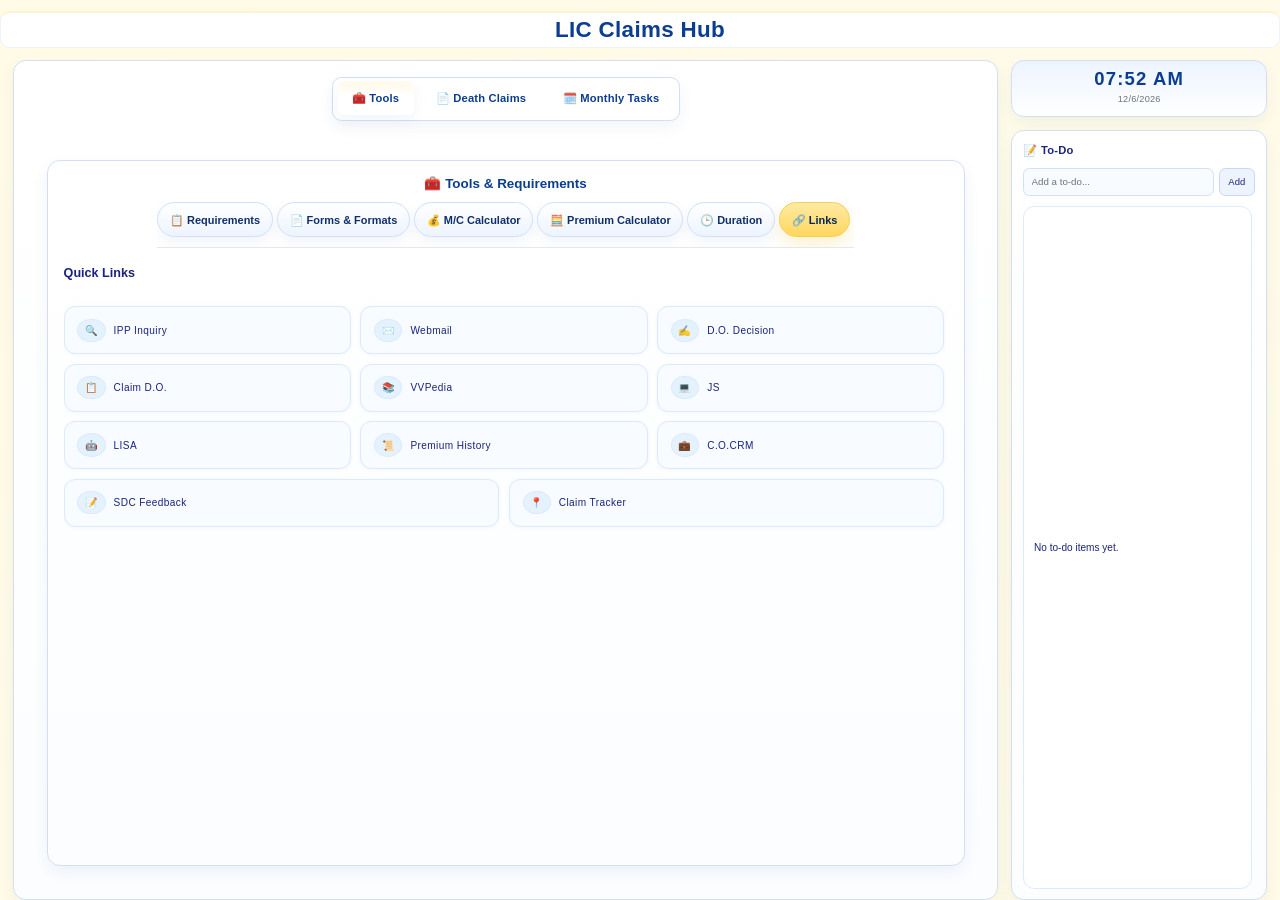
==== commit 9af43715: "Refresh Claims Hub layout and requirements sections" ====
--- a/index.html
+++ b/index.html
@@ -1,893 +1,1088 @@
-<!DOCTYPE html>
-<html lang="en">
-<head>
-    <meta charset="UTF-8">
-    <meta name="viewport" content="width=device-width, initial-scale=1.0">
-    <title>LIC Claims Hub</title>
-    <link rel="stylesheet" href="assets/style.css">
-    <link id="themeStylesheet" rel="stylesheet" href="assets/efeap.css">
-    <style>
-        /* Make tools title and tab labels more visible (dark blue) */
-        .tools-panel-container h3 { color: #0b3d91 !important; }
-        .tool-tab { color: #0b3d91; }
-        .tool-tab.active-tab { color: #042856; }
-    </style>
-</head>
-<body class="dark-bg min-h-screen theme-efeap">
-    <!-- Time and Date Display -->
-    <div id="clock" class="text-right text-3xl font-bold text-white"></div>
-    <div id="date" class="text-right text-sm text-gray-300"></div>
-
-    <div class="relative z-10 app-shell">
-        <!-- Header -->
-        <div class="text-center mb-4">
-            <div class="glass-header page-header py-4 flex items-center justify-center">
-                <h1 class="text-4xl font-bold glow-text">LIC Claims Hub</h1>
-            </div>
-        </div>
-
-        <!-- Two-column app layout: main (70%) + sidebar (30%) -->
-        <div class="app-body">
-            <!-- Left: all main module panels -->
-            <div class="app-main">
-                <div class="main-workspace-shell">
-                    <!-- Main Mode Switch Bar -->
-                    <div class="main-mode-bar">
-                        <div class="main-mode-tabs">
-                            <button class="main-mode-tab active-main-tab" data-main="tools">🧰 Tools</button>
-                            <button class="main-mode-tab" data-main="claims">📄 Death Claims</button>
-                            <button class="main-mode-tab" data-main="tasks">🗓️ Monthly Tasks</button>
-                        </div>
-                    </div>
-
-                    <div class="main-workspace-content">
-                        <!-- Tools Module -->
-                        <div id="mainToolsPanel" class="main-module p-4 md:p-6">
-                            <div class="glass-header rounded-2xl p-6 tools-panel-container">
-                                <h3 class="text-xl md:text-2xl font-bold text-white mb-4 flex items-center gap-2 whitespace-nowrap">🧰 Tools & Requirements</h3>
-
-                        <!-- Tabs -->
-                        <div class="flex flex-wrap border-b border-gray-700 mb-6">
-                            <button class="tool-tab" data-tab="requirements">📋 Requirements</button>
-                            <button class="tool-tab" data-tab="forms">📄 Forms & Formats</button>
-                            <button class="tool-tab" data-tab="maturity">💰 M/C Calculator</button>
-                            <button class="tool-tab" data-tab="calculator">🧮 Premium Calculator</button>
-                            <button class="tool-tab" data-tab="duration">🕒 Duration</button>
-                            <button class="tool-tab active-tab" data-tab="links">🔗 Links</button>
-                        </div>
-
-                        <div id="requirementsPanel" class="tab-panel hidden">
-                            <div class="req-card-grid mb-5">
-                                <button type="button" class="req-card requirements-btn" data-type="LET">
-                                    <span class="req-card-icon">📝</span>
-                                    <span class="req-card-label">LET Forms</span>
-                                </button>
-                                <button type="button" class="req-card requirements-btn" data-type="LOST">
-                                    <span class="req-card-icon">🔑</span>
-                                    <span class="req-card-label">Lost Policy</span>
-                                </button>
+<!DOCTYPE html>
+<html lang="en">
+<head>
+    <meta charset="UTF-8">
+    <meta name="viewport" content="width=device-width, initial-scale=1.0">
+    <title>LIC Claims Hub</title>
+    <link rel="stylesheet" href="assets/style.css">
+    <link id="themeStylesheet" rel="stylesheet" href="assets/efeap.css?v=20260816">
+    <style>
+        /* Make tools title and tab labels more visible (dark blue) */
+        .tools-panel-container h3 { color: #0b3d91 !important; }
+        .tool-tab { color: #0b3d91; }
+        .tool-tab.active-tab { color: #042856; }
+    </style>
+</head>
+<body class="dark-bg min-h-screen theme-efeap">
+    <!-- Time and Date Display -->
+    <div id="clock" class="text-right text-3xl font-bold text-white"></div>
+    <div id="date" class="text-right text-sm text-gray-300"></div>
+
+    <div class="relative z-10 app-shell">
+        <!-- Header -->
+        <div class="text-center mb-4">
+            <div class="glass-header page-header py-4 flex items-center justify-center">
+                <h1 class="text-4xl font-bold glow-text">LIC Claims Hub</h1>
+            </div>
+        </div>
+
+        <!-- Two-column app layout: main (70%) + sidebar (30%) -->
+        <div class="app-body">
+            <!-- Left: all main module panels -->
+            <div class="app-main">
+                <div class="main-workspace-shell">
+                    <!-- Main Mode Switch Bar -->
+                    <div class="main-mode-bar">
+                        <div class="main-mode-tabs">
+                            <button class="main-mode-tab active-main-tab" data-main="tools">🧰 Tools</button>
+                            <button class="main-mode-tab" data-main="claims">📄 Death Claims</button>
+                            <button class="main-mode-tab" data-main="tasks">🗓️ Monthly Tasks</button>
+                        </div>
+                    </div>
+
+                    <div class="main-workspace-content">
+                        <!-- Tools Module -->
+                        <div id="mainToolsPanel" class="main-module p-4 md:p-6">
+                            <div class="glass-header rounded-2xl p-6 tools-panel-container">
+                                <h3 class="text-xl md:text-2xl font-bold text-white mb-4 flex items-center gap-2 whitespace-nowrap">🧰 Tools & Requirements</h3>
+
+                        <!-- Tabs -->
+                        <div class="flex flex-wrap border-b border-gray-700 mb-6">
+                            <button class="tool-tab" data-tab="requirements">📋 Requirements</button>
+                            <button class="tool-tab" data-tab="forms">📄 Forms & Formats</button>
+                            <button class="tool-tab" data-tab="maturity">💰 M/C Calculator</button>
+                            <button class="tool-tab" data-tab="calculator">🧮 Premium Calculator</button>
+                            <button class="tool-tab" data-tab="duration">🕒 Duration</button>
+                            <button class="tool-tab active-tab" data-tab="links">🔗 Links</button>
+                        </div>
+
+                        <div id="requirementsPanel" class="tab-panel hidden">
+                            <div class="req-card-grid mb-5">
+                                <button type="button" class="req-card requirements-btn" data-type="LET">
+                                    <span class="req-card-icon">📝</span>
+                                    <span class="req-card-label">LET Forms</span>
+                                </button>
+                                <button type="button" class="req-card requirements-btn" data-type="LOST">
+                                    <span class="req-card-icon">🔑</span>
+                                    <span class="req-card-label">Lost Policy</span>
+                                </button>
                                 <button type="button" class="req-card requirements-btn" data-type="ACC">
                                     <span class="req-card-icon">⚠️</span>
                                     <span class="req-card-label">Accident / Suicide</span>
                                 </button>
+                                <button type="button" class="req-card requirements-btn" data-type="HEIRS">
+                                    <span class="req-card-icon">📚</span>
+                                    <span class="req-card-label">Heirs</span>
+                                </button>
+                                <button type="button" class="req-card requirements-btn" data-type="DEATHREQ">
+                                    <span class="req-card-icon">🪦</span>
+                                    <span class="req-card-label">Death Claim Requirement</span>
+                                </button>
+                                <button type="button" class="req-card requirements-btn" data-type="FPSO">
+                                    <span class="req-card-icon">📎</span>
+                                    <span class="req-card-label">FPSO</span>
+                                </button>
                             </div>
                             <div id="letRequirementsTable">
-                                <div class="dark-table rounded-2xl border border-gray-600/30 shadow-2xl overflow-hidden">
-                                    <div class="bg-gray-900/60 px-6 py-4 border-b border-gray-600/30">
-                                        <h4 class="font-bold text-white text-lg flex items-center gap-2">LET Form Requirements based on NCAP</h4>
-                                    </div>
-                                    <div class="overflow-x-auto">
-                                        <table class="w-full text-sm">
-                                            <thead class="dark-table-header">
-                                                <tr>
-                                                    <th class="px-6 py-4 text-left font-bold text-gray-200 border-b border-gray-600/30">NCAP Slab</th>
-                                                    <th class="px-6 py-4 text-left font-bold text-gray-200 border-b border-gray-600/30">Required Forms</th>
-                                                </tr>
-                                            </thead>
-                                            <tbody class="divide-y divide-gray-600/20">
-                                                <tr class="dark-table-row transition-colors">
-                                                    <td class="px-6 py-4 font-semibold text-gray-300">Up to ₹5,000</td>
-                                                    <td class="px-6 py-4 text-gray-300">Form 3806 (no stamp paper needed)</td>
-                                                </tr>
-                                                <tr class="dark-table-row transition-colors">
-                                                    <td class="px-6 py-4 font-semibold text-gray-300">₹5,001 to ₹10,000</td>
-                                                    <td class="px-6 py-4 text-gray-300">Form 3806, Form 3805-B (no notarization)</td>
-                                                </tr>
-                                                <tr class="dark-table-row transition-colors">
-                                                    <td class="px-6 py-4 font-semibold text-gray-300">₹10,001 to ₹40,000</td>
-                                                    <td class="px-6 py-4 text-gray-300">Form 3806, Form 3805-B (notarized)</td>
-                                                </tr>
-                                                <tr class="dark-table-row transition-colors">
-                                                    <td class="px-6 py-4 font-semibold text-gray-300">₹40,001 to ₹1,00,000</td>
-                                                    <td class="px-6 py-4 text-gray-300">Form 3806-A (₹300 stamp), Form 3805-B (₹300 stamp), notarized</td>
-                                                </tr>
-                                                <tr class="dark-table-row transition-colors">
-                                                    <td class="px-6 py-4 font-semibold text-gray-300">Above ₹1,00,000</td>
-                                                    <td class="px-6 py-4 text-gray-300">Form 3806-A (₹300 stamp), Form 3805 (₹300 stamp), Form 3807 (surety form), all notarized</td>
-                                                </tr>
-                                            </tbody>
-                                        </table>
-                                    </div>
-                                </div>
-                            </div>
+                                <div class="dark-table rounded-2xl border border-gray-600/30 shadow-2xl overflow-hidden">
+                                    <div class="bg-gray-900/60 px-6 py-4 border-b border-gray-600/30">
+                                        <h4 class="font-bold text-white text-lg flex items-center gap-2">LET Form Requirements based on NCAP</h4>
+                                    </div>
+                                    <div class="overflow-x-auto">
+                                        <table class="w-full text-sm">
+                                            <thead class="dark-table-header">
+                                                <tr>
+                                                    <th class="px-6 py-4 text-left font-bold text-gray-200 border-b border-gray-600/30">NCAP Slab</th>
+                                                    <th class="px-6 py-4 text-left font-bold text-gray-200 border-b border-gray-600/30">Required Forms</th>
+                                                </tr>
+                                            </thead>
+                                            <tbody class="divide-y divide-gray-600/20">
+                                                <tr class="dark-table-row transition-colors">
+                                                    <td class="px-6 py-4 font-semibold text-gray-300">Up to ₹5,000</td>
+                                                    <td class="px-6 py-4 text-gray-300">Form 3806 (no stamp paper needed)</td>
+                                                </tr>
+                                                <tr class="dark-table-row transition-colors">
+                                                    <td class="px-6 py-4 font-semibold text-gray-300">₹5,001 to ₹10,000</td>
+                                                    <td class="px-6 py-4 text-gray-300">Form 3806, Form 3805-B (no notarization)</td>
+                                                </tr>
+                                                <tr class="dark-table-row transition-colors">
+                                                    <td class="px-6 py-4 font-semibold text-gray-300">₹10,001 to ₹40,000</td>
+                                                    <td class="px-6 py-4 text-gray-300">Form 3806, Form 3805-B (notarized)</td>
+                                                </tr>
+                                                <tr class="dark-table-row transition-colors">
+                                                    <td class="px-6 py-4 font-semibold text-gray-300">₹40,001 to ₹1,00,000</td>
+                                                    <td class="px-6 py-4 text-gray-300">Form 3806-A (₹300 stamp), Form 3805-B (₹300 stamp), notarized</td>
+                                                </tr>
+                                                <tr class="dark-table-row transition-colors">
+                                                    <td class="px-6 py-4 font-semibold text-gray-300">Above ₹1,00,000</td>
+                                                    <td class="px-6 py-4 text-gray-300">Form 3806-A (₹300 stamp), Form 3805 (₹300 stamp), Form 3807 (surety form), all notarized</td>
+                                                </tr>
+                                            </tbody>
+                                        </table>
+                                    </div>
+                                </div>
+                            </div>
                             <div id="lostPolicyTable" class="hidden">
                                 <div class="dark-table rounded-2xl border border-gray-600/30 shadow-2xl overflow-hidden">
                                     <div class="bg-gray-900/60 px-6 py-4 border-b border-gray-600/30">
                                         <h4 class="font-bold text-white text-lg flex items-center gap-2">Lost Policy Bond - Typical Requirements</h4>
                                     </div>
                                     <div class="p-6">
-                                        <ul class="text-gray-600">
-                                            <li>• FIR / Affidavit as applicable</li>
-                                            <li>• Original policy bond (if available)</li>
-                                            <li>• Indemnity bond / Surety as per branch guidelines</li>
+                                        <ul class="text-gray-300 space-y-2">
+                                            <li>• Form 3815-B or 3815-A</li>
+                                            <li>• Questionnaire form</li>
+                                            <li>• KYC documents</li>
+                                            <li>• Old receipt / old policy receipt</li>
                                         </ul>
                                     </div>
                                 </div>
                             </div>
-                            <div id="accidentTable" class="hidden">
-                                <div class="dark-table rounded-2xl border border-gray-600/30 shadow-2xl overflow-hidden">
-                                    <div class="bg-gray-900/60 px-6 py-4 border-b border-gray-600/30">
-                                        <h4 class="font-bold text-white text-lg flex items-center gap-2">Accident / Suicide - Typical Requirements</h4>
-                                    </div>
-                                    <div class="p-6">
-                                        <ul class="text-gray-600">
-                                            <li>• Police inquest / FIR</li>
-                                            <li>• Post-mortem report (if applicable)</li>
-                                            <li>• Medical records and doctor's certificates</li>
-                                        </ul>
+                            <div id="accidentTable" class="hidden">
+                                <div class="dark-table rounded-2xl border border-gray-600/30 shadow-2xl overflow-hidden">
+                                    <div class="bg-gray-900/60 px-6 py-4 border-b border-gray-600/30">
+                                        <h4 class="font-bold text-white text-lg flex items-center gap-2">Accident / Suicide - Typical Requirements</h4>
+                                    </div>
+                                    <div class="p-6">
+                                        <ul class="text-gray-600">
+                                            <li>• Police inquest / FIR</li>
+                                            <li>• Post-mortem report (if applicable)</li>
+                                            <li>• Medical records and doctor's certificates</li>
+                                        </ul>
+                                    </div>
+                                </div>
+                            </div>
+
+                            <div id="heirsRequirementsTable" class="hidden mt-5">
+                                <div class="flex items-center justify-between gap-3 mb-3">
+                                    <div>
+                                        <h4 class="font-bold text-white text-lg">Heirs</h4>
+                                        <p class="text-sm text-gray-400">Class I heirs extracted from the reference screenshots.</p>
                                     </div>
                                 </div>
+                                <div id="heirsTablesMount" class="max-w-full"></div>
                             </div>
-                        </div>
-
-                        <div id="formsPanel" class="tab-panel hidden">
-                            <div class="space-y-5">
-                                <div>
-                                    <h4 class="forms-section-heading">📋 Claim Forms</h4>
-                                    <div class="forms-card-grid">
-                                        <div class="form-card">
-                                            <span class="form-card-icon">📄</span>
-                                            <strong class="form-card-name">Form 3801</strong>
-                                            <span class="form-card-desc">Claimant's Statement</span>
+                            <div id="deathReqRequirementsTable" class="hidden mt-5">
+                                <div class="flex items-center justify-between gap-3 mb-3">
+                                    <div>
+                                        <h4 class="font-bold text-white text-lg">Death Claim Requirement</h4>
+                                        <p class="text-sm text-gray-400">Claim processing checklist and supporting documents.</p>
+                                    </div>
+                                </div>
+                                <div id="deathReqTablesMount" class="max-w-full"></div>
+                            </div>
+                            <div id="fpspRequirementsTable" class="hidden mt-2">
+                                <div class="flex items-center justify-between gap-3 mb-2">
+                                    <div>
+                                        <h4 class="font-bold text-white text-base">FPSO</h4>
+                                        <p class="text-xs text-gray-400">Chapter II – Payments to Policyholders, Annexure-I.</p>
+                                    </div>
+                                </div>
+                                <div id="fpspTablesMount" class="max-w-full"></div>
+                            </div>
+                            <template id="fpspTablesTemplate">
+                                <section class="space-y-3 max-w-full">
+                                    <div class="dark-table rounded-2xl border border-gray-600/30 shadow-2xl overflow-hidden max-w-full">
+                                        <div class="bg-gray-900/60 px-5 py-3 border-b border-gray-600/30">
+                                            <h4 class="font-bold text-white text-base">Admission and Payment of Claims</h4>
                                         </div>
-                                        <div class="form-card">
-                                            <span class="form-card-icon">🏥</span>
-                                            <strong class="form-card-name">Form 3783</strong>
-                                            <span class="form-card-desc">Hospital Treatment Cert.</span>
-                                        </div>
-                                        <div class="form-card">
-                                            <span class="form-card-icon">🪦</span>
-                                            <strong class="form-card-name">Form 3784</strong>
-                                            <span class="form-card-desc">Identity &amp; Burial Cert.</span>
-                                        </div>
-                                        <div class="form-card">
-                                            <span class="form-card-icon">🏦</span>
-                                            <strong class="form-card-name">Form 5074</strong>
-                                            <span class="form-card-desc">NEFT / ECS Mandate</span>
+                                        <div class="overflow-x-auto max-w-full">
+                                            <table class="w-full text-sm fpso-table">
+                                                <thead class="dark-table-header">
+                                                    <tr>
+                                                        <th class="px-4 py-3 text-left font-bold text-gray-200 border-b border-gray-600/30 w-24">Item No.</th>
+                                                        <th class="px-4 py-3 text-left font-bold text-gray-200 border-b border-gray-600/30 fpso-nature-col">Nature of Power</th>
+                                                        <th class="px-4 py-3 text-left font-bold text-gray-200 border-b border-gray-600/30 w-56">Authority</th>
+                                                        <th class="px-4 py-3 text-left font-bold text-gray-200 border-b border-gray-600/30 w-56">Extent of Financial Powers</th>
+                                                    </tr>
+                                                </thead>
+                                                <tbody class="divide-y divide-gray-600/20">
+                                                    <tr>
+                                                        <td class="px-4 py-3 font-semibold text-gray-300 align-top" rowspan="5">1</td>
+                                                        <td class="px-4 py-3 text-gray-300 align-top fpso-nature-col" rowspan="5">Admission and payment of claims by Maturity (Sum Assured)</td>
+                                                        <td class="px-4 py-3 text-gray-300">HGA</td>
+                                                        <td class="px-4 py-3 text-gray-300">2,00,000 SA</td>
+                                                    </tr>
+                                                    <tr>
+                                                        <td class="px-4 py-3 text-gray-300">AAO</td>
+                                                        <td class="px-4 py-3 text-gray-300">15,00,000 SA</td>
+                                                    </tr>
+                                                    <tr>
+                                                        <td class="px-4 py-3 text-gray-300">AO</td>
+                                                        <td class="px-4 py-3 text-gray-300">20,00,000 SA</td>
+                                                    </tr>
+                                                    <tr>
+                                                        <td class="px-4 py-3 text-gray-300">Manager (Admn) BO</td>
+                                                        <td class="px-4 py-3 text-gray-300">Full Sum Assured</td>
+                                                    </tr>
+                                                    <tr>
+                                                        <td class="px-4 py-3 text-gray-300">BM (I/C), Sr. Branch Manager, Chief Manager</td>
+                                                        <td class="px-4 py-3 text-gray-300">Full Sum Assured</td>
+                                                    </tr>
+                                                    <tr>
+                                                        <td class="px-4 py-3 font-semibold text-gray-300 align-top" rowspan="5">2</td>
+                                                        <td class="px-4 py-3 text-gray-300 align-top fpso-nature-col" rowspan="5">Admission and payment of claims by Survival Benefit (Amount of Survival Benefit)</td>
+                                                        <td class="px-4 py-3 text-gray-300">HGA</td>
+                                                        <td class="px-4 py-3 text-gray-300">2,00,000 per installment</td>
+                                                    </tr>
+                                                    <tr>
+                                                        <td class="px-4 py-3 text-gray-300">AAO</td>
+                                                        <td class="px-4 py-3 text-gray-300">15,00,000 per installment</td>
+                                                    </tr>
+                                                    <tr>
+                                                        <td class="px-4 py-3 text-gray-300">AO</td>
+                                                        <td class="px-4 py-3 text-gray-300">20,00,000 per installment</td>
+                                                    </tr>
+                                                    <tr>
+                                                        <td class="px-4 py-3 text-gray-300">Manager (Admn) BO</td>
+                                                        <td class="px-4 py-3 text-gray-300">Full survival benefit amount per installment</td>
+                                                    </tr>
+                                                    <tr>
+                                                        <td class="px-4 py-3 text-gray-300">BM (I/C), Sr. Branch Manager, Chief Manager</td>
+                                                        <td class="px-4 py-3 text-gray-300">Full survival benefit amount per installment</td>
+                                                    </tr>
+                                                    <tr>
+                                                        <td class="px-4 py-3 font-semibold text-gray-300 align-top" rowspan="6">3</td>
+                                                        <td class="px-4 py-3 text-gray-300 align-top fpso-nature-col" rowspan="6">Admission and payment of Non-early death claims (Policy duration 3 years or more to be reckoned from date of risk / revival / reinstatement whichever is later)</td>
+                                                        <td class="px-4 py-3 text-gray-300">HGA</td>
+                                                        <td class="px-4 py-3 text-gray-300">1,00,000 SA</td>
+                                                    </tr>
+                                                    <tr>
+                                                        <td class="px-4 py-3 text-gray-300">AAO/AO</td>
+                                                        <td class="px-4 py-3 text-gray-300">6,00,000 SA</td>
+                                                    </tr>
+                                                    <tr>
+                                                        <td class="px-4 py-3 text-gray-300">SBM, BM (I/C), Manager (Admn) BO</td>
+                                                        <td class="px-4 py-3 text-gray-300">10,00,000 SA</td>
+                                                    </tr>
+                                                    <tr>
+                                                        <td class="px-4 py-3 text-gray-300">BMC, Chief Manager</td>
+                                                        <td class="px-4 py-3 text-gray-300">15,00,000 SA</td>
+                                                    </tr>
+                                                    <tr>
+                                                        <td class="px-4 py-3 text-gray-300">Manager (Claims)<br>ADM<br>DM</td>
+                                                        <td class="px-4 py-3 text-gray-300">20,00,000 SA<br>25,00,000 SA</td>
+                                                    </tr>
+                                                    <tr>
+                                                        <td class="px-4 py-3 text-gray-300">SDM (In-charge)</td>
+                                                        <td class="px-4 py-3 text-gray-300">Full Sum Assured</td>
+                                                    </tr>
+                                                </tbody>
+                                            </table>
                                         </div>
                                     </div>
-                                </div>
-                                <div>
-                                    <h4 class="forms-section-heading">📜 LET Forms</h4>
-                                    <div class="forms-card-grid">
-                                        <div class="form-card">
-                                            <span class="form-card-icon">📋</span>
-                                            <strong class="form-card-name">Form 3806</strong>
-                                            <span class="form-card-desc">Indemnity with Sureties</span>
+                                </section>
+                            </template>
+                            <template id="heirsTablesTemplate">
+                                    <section class="space-y-5 max-w-full">
+                                        <div class="dark-table rounded-2xl border border-gray-600/30 shadow-2xl overflow-hidden max-w-full">
+                                            <div class="bg-gray-900/60 px-6 py-4 border-b border-gray-600/30">
+                                                <h4 class="font-bold text-white text-lg">Class I Heirs - Hindu Female</h4>
+                                            </div>
+                                            <div class="p-6 text-gray-300 space-y-2">
+                                                <p>1. Husband</p>
+                                                <p>2. Sons</p>
+                                                <p>3. Daughters</p>
+                                                <p>4. Children of a predeceased son or daughter</p>
+                                                <p class="text-sm text-gray-400">If unmarried, the succession follows Class II heirs.</p>
+                                            </div>
                                         </div>
-                                        <div class="form-card">
-                                            <span class="form-card-icon">📋</span>
-                                            <strong class="form-card-name">Form 3806-A</strong>
-                                            <span class="form-card-desc">Indemnity (Larger Amounts)</span>
+                                        <div class="dark-table rounded-2xl border border-gray-600/30 shadow-2xl overflow-hidden max-w-full">
+                                            <div class="bg-gray-900/60 px-6 py-4 border-b border-gray-600/30">
+                                                <h4 class="font-bold text-white text-lg">Class I Heirs - Hindu Male</h4>
+                                            </div>
+                                            <div class="p-6 text-gray-300 space-y-2">
+                                                <p>1. Wife</p>
+                                                <p>2. Mother</p>
+                                                <p>3. Sons</p>
+                                                <p>4. Daughters</p>
+                                                <p>5. Children of a predeceased son</p>
+                                                <p>6. Children of a predeceased daughter</p>
+                                                <p>7. Children of a predeceased son of a predeceased son</p>
+                                            </div>
                                         </div>
-                                        <div class="form-card">
-                                            <span class="form-card-icon">🔏</span>
-                                            <strong class="form-card-name">Form 3805</strong>
-                                            <span class="form-card-desc">Surety Bond</span>
+                                    </section>
+                            </template>
+                            <template id="deathReqTablesTemplate">
+                                    <section class="space-y-5 max-w-full">
+                                        <div class="dark-table rounded-2xl border border-gray-600/30 shadow-2xl overflow-hidden max-w-full">
+                                            <div class="bg-gray-900/60 px-6 py-4 border-b border-gray-600/30">
+                                                <h4 class="font-bold text-white text-lg">Death Claim Requirement</h4>
+                                            </div>
+                                            <div class="overflow-x-auto max-w-full">
+                                                <table class="w-full text-sm">
+                                                    <thead class="dark-table-header">
+                                                        <tr>
+                                                            <th class="px-6 py-4 text-left font-bold text-gray-200 border-b border-gray-600/30">Document</th>
+                                                            <th class="px-6 py-4 text-left font-bold text-gray-200 border-b border-gray-600/30">Status</th>
+                                                        </tr>
+                                                    </thead>
+                                                    <tbody class="divide-y divide-gray-600/20">
+                                                        <tr><td class="px-6 py-4 font-semibold text-gray-300">Policy holder's death certificate</td><td class="px-6 py-4 text-gray-300">Original for verification</td></tr>
+                                                        <tr><td class="px-6 py-4 font-semibold text-gray-300">Policy holder's original policy bond</td><td class="px-6 py-4 text-gray-300">Required</td></tr>
+                                                        <tr><td class="px-6 py-4 font-semibold text-gray-300">Death intimation letter from nominee</td><td class="px-6 py-4 text-gray-300">Required</td></tr>
+                                                        <tr><td class="px-6 py-4 font-semibold text-gray-300">Nominee photo ID and residence proof</td><td class="px-6 py-4 text-gray-300">Required</td></tr>
+                                                        <tr><td class="px-6 py-4 font-semibold text-gray-300">Nominee PAN</td><td class="px-6 py-4 text-gray-300">Only if TDS is deducted</td></tr>
+                                                        <tr><td class="px-6 py-4 font-semibold text-gray-300">Nominee bank passbook or cheque</td><td class="px-6 py-4 text-gray-300">Required</td></tr>
+                                                        <tr><td class="px-6 py-4 font-semibold text-gray-300">If nominee is minor</td><td class="px-6 py-4 text-gray-300">Appointee PAN, KYC, bank details, guardianship proof</td></tr>
+                                                        <tr><td class="px-6 py-4 font-semibold text-gray-300">Accidental death</td><td class="px-6 py-4 text-gray-300">FIR / PIR / PMR, chemical analysis, newspaper cutting, DL, statement, panchnama, investigation report</td></tr>
+                                                        <tr><td class="px-6 py-4 font-semibold text-gray-300">Suicide</td><td class="px-6 py-4 text-gray-300">FIR / PIR / PMR, chemical analysis, statement, panchnama, investigation report</td></tr>
+                                                        <tr><td class="px-6 py-4 font-semibold text-gray-300">Hospital death</td><td class="px-6 py-4 text-gray-300">Discharge summary + applicable claim forms</td></tr>
+                                                        <tr><td class="px-6 py-4 font-semibold text-gray-300">Lost policy bond</td><td class="px-6 py-4 text-gray-300">Nominee letter, notarized indemnity bond, claimant ID and residence proof</td></tr>
+                                                    </tbody>
+                                                </table>
+                                            </div>
                                         </div>
-                                        <div class="form-card">
-                                            <span class="form-card-icon">🔏</span>
-                                            <strong class="form-card-name">Form 3805-B</strong>
-                                            <span class="form-card-desc">Indemnity Bond (Small)</span>
-                                        </div>
-                                        <div class="form-card">
-                                            <span class="form-card-icon">👥</span>
-                                            <strong class="form-card-name">Form 3807</strong>
-                                            <span class="form-card-desc">Surety Form (LET)</span>
-                                        </div>
-                                    </div>
-                                </div>
-                                <div>
-                                    <h4 class="forms-section-heading">📁 Other Forms</h4>
-                                    <div class="forms-card-grid">
-                                        <div class="form-card">
-                                            <span class="form-card-icon">📝</span>
-                                            <strong class="form-card-name">Form 680</strong>
-                                            <span class="form-card-desc">Nomination Form</span>
-                                        </div>
-                                        <div class="form-card">
-                                            <span class="form-card-icon">🩺</span>
-                                            <strong class="form-card-name">Medical Report</strong>
-                                            <span class="form-card-desc">Medical Attendant's Cert.</span>
-                                        </div>
-                                    </div>
-                                </div>
-                            </div>
+                                    </section>
+                            </template>
                         </div>
-
-                        <div id="maturityPanel" class="tab-panel hidden">
-                            <div class="space-y-6 maturity-calculator">
-                                <h4 class="text-lg font-bold text-white mb-2">Maturity Calculator</h4>
-                                <div>
-                                    <label class="block text-sm font-bold text-gray-300 mb-3">Plan</label>
-                                    <div class="flex items-center space-x-6 mb-4">
-                                        <label class="flex items-center text-gray-300"><input type="radio" name="maturityPlan" value="111" class="radio-modern mr-2" checked><span>111</span></label>
-                                        <label class="flex items-center text-gray-300"><input type="radio" name="maturityPlan" value="150" class="radio-modern mr-2"><span>150</span></label>
-                                        <label class="flex items-center text-gray-300"><input type="radio" name="maturityPlan" value="174" class="radio-modern mr-2"><span>174</span></label>
-                                        <label class="flex items-center text-gray-300"><input type="radio" name="maturityPlan" value="179" class="radio-modern mr-2"><span>179</span></label>
-                                    </div>
-                                </div>
-                                <div class="grid grid-cols-1 md:grid-cols-3 gap-4">
-                                    <div>
-                                        <label class="block text-xs font-bold text-gray-400 mb-2">Sum Assured (in '000)</label>
-                                        <input type="number" id="maturitySaInput" class="dark-input w-full px-3 py-2 rounded-lg font-medium" placeholder="e.g., 100" min="0" step="1">
-                                    </div>
-                                    <div>
-                                        <label class="block text-xs font-bold text-gray-400 mb-2">Premium (per installment)</label>
-                                        <input type="number" step="0.01" id="maturityPremiumInput" class="dark-input w-full px-3 py-2 rounded-lg font-medium" placeholder="e.g., 2500">
-                                    </div>
-                                    <div>
-                                        <label class="block text-xs font-bold text-gray-400 mb-2">Paid Years</label>
-                                        <input type="number" step="0.25" id="maturityPaidYearsInput" class="dark-input w-full px-3 py-2 rounded-lg font-medium" placeholder="e.g., 12.75">
-                                    </div>
-                                </div>
-                                <div>
-                                    <label class="block text-sm font-bold text-gray-300 mb-3">Mode</label>
-                                    <div class="flex items-center space-x-6 mb-4">
-                                        <label class="flex items-center text-gray-300"><input type="radio" name="maturityMode" value="YLY" class="radio-modern mr-2" checked><span>YLY</span></label>
-                                        <label class="flex items-center text-gray-300"><input type="radio" name="maturityMode" value="HLY" class="radio-modern mr-2"><span>HLY</span></label>
-                                        <label class="flex items-center text-gray-300"><input type="radio" name="maturityMode" value="QLY" class="radio-modern mr-2"><span>QLY</span></label>
-                                        <label class="flex items-center text-gray-300"><input type="radio" name="maturityMode" value="MLY" class="radio-modern mr-2"><span>MLY</span></label>
-                                    </div>
-                                </div>
-                                <div>
-                                    <button id="calculateMaturityBtn" class="btn-primary w-full py-3 rounded-xl font-semibold text-sm">Calculate Maturity</button>
-                                </div>
-                                <div id="maturityResult" class="hidden space-y-4 p-4 bg-gray-900/40 rounded-xl border border-gray-700/40">
-                                    <div>
-                                        <p class="text-sm text-gray-400">Estimated Maturity (S.A.)</p>
-                                        <p id="maturityAmount" class="text-3xl font-extrabold" style="color:#1a237e"></p>
-                                    </div>
-                                    <div>
-                                        <p class="text-sm text-gray-400">Total Paid (after dab deduction)</p>
-                                        <p id="maturityTotalPaid" class="text-2xl font-semibold" style="color:#1a237e"></p>
-                                    </div>
-                                    <div>
-                                        <p class="text-sm text-gray-400">Money-back / Survival Paid</p>
-                                        <p id="maturitySurvival" class="text-lg font-semibold text-gray-300"></p>
-                                    </div>
-                                    <div id="maturityBreakdown" class="text-xs text-gray-500 pt-2 border-t border-gray-700"></div>
-                                </div>
-                            </div>
-                        </div>
-
-                        <div id="calculatorPanel" class="tab-panel hidden">
-                            <div class="space-y-6 premium-calculator">
-                                <div>
-                                    <label class="block text-sm font-bold text-gray-300 mb-3">Plan</label>
-                                    <div class="flex items-center space-x-6">
-                                        <label class="flex items-center text-gray-300"><input type="radio" name="plan" value="111" class="radio-modern mr-2" checked><span>111</span></label>
-                                        <label class="flex items-center text-gray-300"><input type="radio" name="plan" value="150" class="radio-modern mr-2"><span>150</span></label>
-                                        <label class="flex items-center text-gray-300"><input type="radio" name="plan" value="174" class="radio-modern mr-2"><span>174</span></label>
-                                        <label class="flex items-center text-gray-300"><input type="radio" name="plan" value="179" class="radio-modern mr-2"><span>179</span></label>
-                                    </div>
-                                </div>
-                                <div>
-                                    <label class="block text-sm font-bold text-gray-300 mb-3">Mode</label>
-                                    <div class="flex items-center space-x-6">
-                                        <label class="flex items-center text-gray-300"><input type="radio" name="mode" value="YLY" class="radio-modern mr-2" checked><span>YLY</span></label>
-                                        <label class="flex items-center text-gray-300"><input type="radio" name="mode" value="HLY" class="radio-modern mr-2"><span>HLY</span></label>
-                                        <label class="flex items-center text-gray-300"><input type="radio" name="mode" value="QLY" class="radio-modern mr-2"><span>QLY</span></label>
-                                        <label class="flex items-center text-gray-300"><input type="radio" name="mode" value="MLY" class="radio-modern mr-2"><span>MLY</span></label>
-                                    </div>
-                                </div>
-
-                                <div class="grid grid-cols-1 md:grid-cols-2 gap-4">
-                                    <div>
-                                        <label class="block text-xs font-bold text-gray-400 mb-2">S.A. (in '000)</label>
-                                        <input type="number" id="saInput" class="dark-input w-full px-3 py-2 rounded-lg font-medium" placeholder="e.g., 100">
-                                    </div>
-                                    <div>
-                                        <label class="block text-xs font-bold text-gray-400 mb-2">Age (Yrs)</label>
-                                        <input type="number" id="ageInput" class="dark-input w-full px-3 py-2 rounded-lg font-medium" placeholder="e.g., 25" min="0" max="100">
-                                    </div>
-                                </div>
-
-                                <div class="grid grid-cols-1 md:grid-cols-2 gap-4 mt-2">
-                                    <div>
-                                        <label class="block text-xs font-bold text-gray-400 mb-2">Paid Years</label>
-                                        <input type="number" step="0.25" id="premiumPaidTermInput" class="dark-input w-full px-3 py-2 rounded-lg font-medium" placeholder="e.g., 12.75">
-                                    </div>
-                                    <div>
-                                        <label class="block text-xs font-bold text-gray-400 mb-2">Policy term</label>
-                                        <input type="number" step="0.25" id="policyTermInput" class="dark-input w-full px-3 py-2 rounded-lg font-medium" placeholder="e.g., 20">
-                                    </div>
-                                </div>
-
-                                <div>
-                                    <button id="calculatePremiumBtn" class="btn-primary w-full py-3 rounded-xl font-semibold text-sm">Calculate Premium</button>
-                                </div>
-
-                                <div id="premiumResult" class="hidden space-y-4 p-4 bg-gray-900/40 rounded-xl border border-gray-700/40">
-                                    <div>
-                                        <p class="text-sm text-gray-400">Net ROP</p>
-                                        <p id="netRopResult" class="text-3xl font-extrabold text-white"></p>
-                                    </div>
-                                    <div>
-                                        <p class="text-sm text-gray-400">Modal Premium</p>
-                                        <p id="modalPremiumResult" class="text-2xl font-bold text-white"></p>
-                                    </div>
-                                    <div>
-                                        <p class="text-sm text-gray-400">Total Paid Over Term</p>
-                                        <p id="totalPremiumResult" class="text-lg font-semibold text-gray-300"></p>
-                                    </div>
-                                    <div id="calculationBreakdown" class="text-xs text-gray-500 pt-2 border-t border-gray-700">
-                                        <!-- Breakdown will be injected here -->
-                                    </div>
-                                </div>
-                            </div>
-                        </div>
-
-                        <div id="linksPanel" class="tab-panel">
-                            <h4 class="text-lg font-bold text-white mb-4">Quick Links</h4>
-                            <div class="links-wrap">
-                                <a href="#" target="_blank" rel="noopener noreferrer" class="quick-link-item quick-link-pill text-gray-300 font-medium hover:text-cyan-400 transition-colors duration-200"><span class="mr-3">🔍</span> IPP Inquiry</a>
-                                <a href="#" target="_blank" rel="noopener noreferrer" class="quick-link-item quick-link-pill text-gray-300 font-medium hover:text-cyan-400 transition-colors duration-200"><span class="mr-3">✉️</span> Webmail</a>
-                                <a href="#" target="_blank" rel="noopener noreferrer" class="quick-link-item quick-link-pill text-gray-300 font-medium hover:text-cyan-400 transition-colors duration-200"><span class="mr-3">✍️</span> D.O. Decision</a>
-                                <a href="#" target="_blank" rel="noopener noreferrer" class="quick-link-item quick-link-pill text-gray-300 font-medium hover:text-cyan-400 transition-colors duration-200"><span class="mr-3">📋</span> Claim D.O.</a>
-                                <a href="#" target="_blank" rel="noopener noreferrer" class="quick-link-item quick-link-pill text-gray-300 font-medium hover:text-cyan-400 transition-colors duration-200"><span class="mr-3">📚</span> VVPedia</a>
-                                <a href="#" target="_blank" rel="noopener noreferrer" class="quick-link-item quick-link-pill text-gray-300 font-medium hover:text-cyan-400 transition-colors duration-200"><span class="mr-3">💻</span> JS</a>
-                                <a href="#" target="_blank" rel="noopener noreferrer" class="quick-link-item quick-link-pill text-gray-300 font-medium hover:text-cyan-400 transition-colors duration-200"><span class="mr-3">🤖</span> LISA</a>
-                                <a href="#" target="_blank" rel="noopener noreferrer" class="quick-link-item quick-link-pill text-gray-300 font-medium hover:text-cyan-400 transition-colors duration-200"><span class="mr-3">📜</span> Premium History</a>
-                                <a href="#" target="_blank" rel="noopener noreferrer" class="quick-link-item quick-link-pill text-gray-300 font-medium hover:text-cyan-400 transition-colors duration-200"><span class="mr-3">💼</span> C.O.CRM</a>
-                                <a href="#" target="_blank" rel="noopener noreferrer" class="quick-link-item quick-link-pill text-gray-300 font-medium hover:text-cyan-400 transition-colors duration-200"><span class="mr-3">📝</span> SDC Feedback</a>
-                                <a href="#" target="_blank" rel="noopener noreferrer" class="quick-link-item quick-link-pill text-gray-300 font-medium hover:text-cyan-400 transition-colors duration-200"><span class="mr-3">📍</span> Claim Tracker</a>
-                            </div>
-                        </div>
-                    </div>
-                    <div id="durationPanel" class="tab-panel hidden">
-                        <div class="space-y-4">
-                            <p class="text-sm text-gray-300">Enter each date as DDMMYYYY (e.g., 23112021) and it will format automatically. The tool reports durations between the selected/date fields.</p>
-                            <div class="grid grid-cols-1 md:grid-cols-2 gap-4">
-                                <label class="block">
-                                    <span class="text-xs font-semibold text-gray-500 uppercase">DOC / DOR</span>
-                                    <input id="docDateTool" class="dark-input mt-2 w-full px-4 py-3 rounded-xl" maxlength="10" placeholder="23112021">
-                                </label>
-                                <label class="block">
-                                    <span class="text-xs font-semibold text-gray-500 uppercase">Date of Death (DOD)</span>
-                                    <input id="dodDateTool" class="dark-input mt-2 w-full px-4 py-3 rounded-xl" maxlength="10" placeholder="05122021">
-                                </label>
-                                <label class="block">
-                                    <span class="text-xs font-semibold text-gray-500 uppercase">Date of Intimation (DOI)</span>
-                                    <input id="doiDateTool" class="dark-input mt-2 w-full px-4 py-3 rounded-xl" maxlength="10" placeholder="10122021">
-                                </label>
-                                <!-- Revival Date removed (use DOC/DOR field instead) -->
-                            </div>
-                            <div id="durationResults" class="grid grid-cols-1 gap-3"></div>
-                        </div>
-                    </div>
-        </div><!-- end mainToolsPanel -->
-
-        <!-- Claims Module (hidden by default) -->
-        <div id="mainClaimsPanel" class="main-module hidden p-4 md:p-6">
-                <!-- Action Buttons -->
-                <div class="glass-header rounded-2xl p-6">
-                    <div class="flex gap-4">
-                        <button id="deathClaimBtn" class="btn-danger w-full px-8 py-4 rounded-xl font-semibold text-sm flex items-center justify-center gap-2">
-                            📄 New Death Claim
-                        </button>
-                        <button id="specialCaseBtn" class="btn-primary w-full px-8 py-4 rounded-xl font-semibold text-sm flex items-center justify-center gap-2">
-                            ⭐ New Special Case
-                        </button>
-                    </div>
-                </div>
-        
-        <!-- Special Case Form (Hidden by default) -->
-        <div id="specialCaseForm" class="hidden matte-form rounded-3xl p-8">
-
-            <h3 class="text-3xl font-bold text-white mb-8 flex items-center gap-3">⭐ Add Special Case</h3>
-                <div class="grid grid-cols-1 md:grid-cols-2 gap-6 mb-6">
-                <div>
-                    <label class="block text-sm font-bold text-gray-300 mb-3">Policy Number</label>
-                    <input type="text" id="specialPolicyNumber" class="dark-input w-full px-4 py-3 rounded-xl font-medium">
-                </div>
-                <div>
-                    <label class="block text-sm font-bold text-gray-300 mb-3">Name</label>
-                    <input type="text" id="specialName" class="dark-input w-full px-4 py-3 rounded-xl font-medium">
-                </div>
-                <div>
-                    <label class="block text-sm font-bold text-gray-300 mb-3">Type</label>
-                    <select id="specialType" class="dark-input w-full px-4 py-3 rounded-xl font-medium">
-                        <option value="">Select Type</option>
-                        <option value="M/C">M/C</option>
-                        <option value="D/C">D/C</option>
-                        <option value="S.B.">S.B.</option>
-                        <option value="IPP">IPP</option>
-                    </select>
-                </div>
-            </div>
-            
-            <div class="mb-6">
-                <label class="block text-sm font-bold text-gray-300 mb-3">Issue</label>
-                <textarea id="specialIssue" rows="4" class="dark-input w-full px-4 py-3 rounded-xl font-medium" placeholder="Describe the issue..."></textarea>
-            </div>
-
-            <div class="mb-8">
-                <label class="option-card flex items-center p-4 rounded-xl">
-                    <input type="checkbox" id="specialResolved" class="checkbox-modern mr-3">
-                    <span class="font-medium text-gray-300">✓ Mark as resolved</span>
-                </label>
-            </div>
-
-            <div class="flex gap-4">
-
-                <button id="saveSpecialCase" class="btn-primary px-6 py-3 rounded-xl font-semibold text-sm">
-
-                    Save Case
-                </button>
-                <button id="cancelSpecialForm" class="btn-ghost px-6 py-3 rounded-xl font-semibold text-sm">
-                    Cancel
-                </button>
-            </div>
-        </div>
-
-        <!-- Death Claim Form (Hidden by default) -->
-        <div id="deathClaimForm" class="hidden matte-form rounded-3xl p-8">
-
-            <h3 class="text-3xl font-bold text-white mb-8 flex items-center gap-3">📄 Death Claim Form</h3>
-            <div class="grid grid-cols-1 md:grid-cols-2 gap-6 mb-6">
-                <div>
-                    <label class="block text-sm font-bold text-gray-300 mb-3">Policy Number</label>
-                    <input type="text" id="policyNumber" class="dark-input w-full px-4 py-3 rounded-xl font-medium">
-                </div>
-                <div>
-                    <label class="block text-sm font-bold text-gray-300 mb-3">Name</label>
-                    <input type="text" id="claimantName" class="dark-input w-full px-4 py-3 rounded-xl font-medium">
-                </div>
-                    <div>
-                    <label class="block text-sm font-bold text-gray-300 mb-3">Date of Commencement (dd/mm/yyyy)</label>
-                    <input type="text" id="commencementDate" placeholder="01/01/2020" maxlength="10" class="dark-input w-full px-4 py-3 rounded-xl font-medium">
-                </div>
-                <div>
-                    <label class="block text-sm font-bold text-gray-300 mb-3">Date of Death (dd/mm/yyyy)</label>
-                    <input type="text" id="deathDate" placeholder="15/03/2023" maxlength="10" class="dark-input w-full px-4 py-3 rounded-xl font-medium">
-                </div>
-            </div>
-
-            <!-- Duration Display -->
-
-            <div id="durationDisplay" class="hidden mb-6 p-6 bg-gray-900/40 rounded-2xl border border-gray-700/40 backdrop-blur-sm">
-                <span class="font-bold text-gray-300">Duration: </span>
-                <span id="durationText" class="font-bold text-gray-300 text-xl"></span>
-            </div>
-
-            <!-- Suggestion -->
-            <div id="suggestionBox" class="hidden mb-6 p-6 rounded-2xl backdrop-blur-sm">
-                <span id="suggestionText" class="font-bold text-xl"></span>
-                <div id="timeBarWarning" class="hidden mt-2 text-gray-300 font-semibold"></div>
-            </div>
-
-
-            <!-- Manual Selection -->
-            <div id="manualSelection" class="hidden mb-6">
-                <label class="block text-lg font-bold text-gray-300 mb-4">🎯 Select Claim Type:</label>
-                <div class="space-y-3">
-                    <label class="option-card flex items-center p-4 rounded-xl">
-                        <input type="radio" name="claimType" value="Early" class="radio-modern mr-4">
-                        <span class="font-semibold text-gray-300">🔴 Early</span>
-                    </label>
-                    <label class="option-card flex items-center p-4 rounded-xl">
-                        <input type="radio" name="claimType" value="Non-Early (4–5 Yrs)" class="radio-modern mr-4">
-                        <span class="font-semibold text-gray-300">🔵 Non-Early (4–5 Yrs)</span>
-                    </label>
-                    <label class="option-card flex items-center p-4 rounded-xl">
-                        <input type="radio" name="claimType" value="Non-Early" class="radio-modern mr-4">
-                        <span class="font-semibold text-gray-300">🟢 Non-Early</span>
-                    </label>
-                </div>
-            </div>
-
-            <!-- Workflow Sections -->
-            <div id="workflowSections" class="hidden space-y-6 mb-8">
-                <!-- Check Nominee Section -->
-
-                <div class="workflow-section rounded-2xl">
-                    <button class="workflow-header w-full text-left p-6 font-bold text-white rounded-2xl transition-all duration-300 flex items-center justify-between section-header" data-target="checkNominee">
-                        <span class="text-xl flex items-center gap-3">Check Nominee</span>
-                          <span class="transform transition-transform text-gray-300 text-2xl">▼</span>
-
-                    </button>
-                    <div id="checkNominee" class="workflow-content">
-                        <div class="p-6 pt-0 space-y-4">
-                            <label class="option-card flex items-center p-4 rounded-xl">
-                                <input type="checkbox" id="nomineeAvailable" class="checkbox-modern mr-4">
-                                <span class="font-semibold text-gray-300">✓ Nominee Available</span>
-                            </label>
-                            <label class="option-card flex items-center p-4 rounded-xl">
-                                <input type="checkbox" id="nomineeNotAvailable" class="checkbox-modern mr-4">
-                                <span class="font-semibold text-gray-300">✗ Nominee Not Available</span>
-                            </label>
-                        </div>
-                    </div>
-                </div>
-
-                <!-- Documents Required Section -->
-
-                <div class="workflow-section rounded-2xl">
-                    <button class="workflow-header w-full text-left p-6 font-bold text-white rounded-2xl transition-all duration-300 flex items-center justify-between section-header" data-target="documentsRequired">
-                        <span class="text-xl flex items-center gap-3">Documents Required</span>
-                          <span class="transform transition-transform text-gray-300 text-2xl">▼</span>
-
-                    </button>
-                    <div id="documentsRequired" class="workflow-content">
-                        <div class="p-6 pt-0 space-y-4">
-                            <label class="option-card flex items-center p-4 rounded-xl">
-                                <input type="checkbox" id="deathClaimFormDocs" class="checkbox-modern mr-4">
-                                <span class="font-semibold text-gray-300">Death Claim Form + Supporting Documents</span>
-                            </label>
-                            <div id="letFormsSection" class="hidden space-y-6">
-                                <label class="option-card flex items-center p-4 rounded-xl">
-                                    <input type="checkbox" id="letForms" class="checkbox-modern mr-4">
-                                    <span class="font-semibold text-gray-300">LET Forms (Legal Evidence of Title)</span>
-                                </label>
-                                
-                                <!-- LET Form Requirements Table -->
-
-                                  <div class="dark-table rounded-2xl border border-gray-600/30 shadow-2xl overflow-hidden">
-                                    <div class="bg-gray-900/60 px-6 py-4 border-b border-gray-600/30">
-
-                                        <h4 class="font-bold text-white text-lg flex items-center gap-2">LET Form Requirements based on NCAP</h4>
-                                    </div>
-                                    <div class="overflow-x-auto">
-                                        <table class="w-full text-sm">
-                                            <thead class="dark-table-header">
-                                                <tr>
-                                                    <th class="px-6 py-4 text-left font-bold text-gray-200 border-b border-gray-600/30">NCAP Slab</th>
-                                                    <th class="px-6 py-4 text-left font-bold text-gray-200 border-b border-gray-600/30">Required Forms</th>
-                                                </tr>
-                                            </thead>
-                                            <tbody class="divide-y divide-gray-600/20">
-
-                                                <tr class="dark-table-row transition-colors">
-                                                    <td class="px-6 py-4 font-semibold text-gray-300">Up to ₹5,000</td>
-                                                    <td class="px-6 py-4 text-gray-300">Form 3806 (no stamp paper needed)</td>
-                                                </tr>
-                                                <tr class="dark-table-row transition-colors">
-                                                    <td class="px-6 py-4 font-semibold text-gray-300">₹5,001 to ₹10,000</td>
-                                                    <td class="px-6 py-4 text-gray-300">Form 3806, Form 3805-B (no notarization)</td>
-                                                </tr>
-                                                <tr class="dark-table-row transition-colors">
-                                                    <td class="px-6 py-4 font-semibold text-gray-300">₹10,001 to ₹40,000</td>
-                                                    <td class="px-6 py-4 text-gray-300">Form 3806, Form 3805-B (notarized)</td>
-                                                </tr>
-                                                <tr class="dark-table-row transition-colors">
-                                                    <td class="px-6 py-4 font-semibold text-gray-300">₹40,001 to ₹1,00,000</td>
-                                                    <td class="px-6 py-4 text-gray-300">Form 3806-A (₹300 stamp), Form 3805-B (₹300 stamp), notarized</td>
-                                                </tr>
-                                                <tr class="dark-table-row transition-colors">
-                                                    <td class="px-6 py-4 font-semibold text-gray-300">Above ₹1,00,000</td>
-                                                    <td class="px-6 py-4 text-gray-300">Form 3806-A (₹300 stamp), Form 3805 (₹300 stamp), Form 3807 (surety form), all notarized</td>
-                                                </tr>
-
-                                            </tbody>
-                                        </table>
-                                    </div>
-                                </div>
-                            </div>
-                        </div>
-                    </div>
-                </div>
-
-                <!-- Investigation Section -->
-
-                <div class="workflow-section rounded-2xl">
-                    <button class="workflow-header w-full text-left p-6 font-bold text-white rounded-2xl transition-all duration-300 flex items-center justify-between section-header" data-target="investigation">
-                        <span class="text-xl flex items-center gap-3">Investigation</span>
-                          <span class="transform transition-transform text-gray-300 text-2xl">▼</span>
-
-                    </button>
-                    <div id="investigation" class="workflow-content">
-                        <div class="p-6 pt-0 space-y-4">
-                            <div class="space-y-3">
-                                <label class="option-card flex items-center p-4 rounded-xl">
-                                    <input type="radio" id="investigationABM" name="investigationType" value="ABM(s)" class="radio-modern mr-4">
-                                    <span class="font-semibold text-gray-300">ABM(s)</span>
-                                </label>
-                                <label class="option-card flex items-center p-4 rounded-xl">
-                                    <input type="radio" id="investigationSrBM" name="investigationType" value="Sr. B.M." class="radio-modern mr-4">
-                                    <span class="font-semibold text-gray-300">Sr. B.M.</span>
-                                </label>
-                                <label class="option-card flex items-center p-4 rounded-xl">
-                                    <input type="radio" id="investigationDO" name="investigationType" value="D.O." class="radio-modern mr-4">
-                                    <span class="font-semibold text-gray-300">D.O.</span>
-                                </label>
-                            </div>
-                            <div id="investigationDetails" class="hidden space-y-4">
-                                <div>
-                                    <label class="block text-sm font-bold text-gray-300 mb-3">Date Investigation Allotted</label>
-                                    <input type="date" id="investigationDate" class="dark-input w-full px-4 py-3 rounded-xl">
-                                </div>
-
-                                <div id="daysSinceAllotted" class="text-sm text-gray-300 hidden bg-gray-900/40 p-4 rounded-xl border border-gray-700/40">
-                                <span class="font-semibold">Days since allotted: </span><span id="daysCount" class="font-bold text-gray-300 text-lg"></span>
-
-                                </div>
-                                <label class="option-card flex items-center p-4 rounded-xl">
-                                    <input type="checkbox" id="investigationReceived" class="checkbox-modern mr-4">
-                                    <span class="font-semibold text-gray-300">✓ Investigation Received</span>
-                                </label>
-                            </div>
-                        </div>
-                    </div>
-                </div>
-
-                <!-- D.O. Decision Section (Early claims only) -->
-
-                <div id="doDecisionSection" class="workflow-section rounded-2xl hidden">
-                    <button class="workflow-header w-full text-left p-6 font-bold text-white rounded-2xl transition-all duration-300 flex items-center justify-between section-header" data-target="doDecision">
-                        <span class="text-xl flex items-center gap-3">D.O. Decision</span>
-                          <span class="transform transition-transform text-gray-300 text-2xl">▼</span>
-
-                    </button>
-                    <div id="doDecision" class="workflow-content">
-                        <div class="p-6 pt-0 space-y-4">
-                            <div>
-                                <label class="block text-sm font-bold text-gray-300 mb-3">Date Sent to D.O.</label>
-                                <input type="date" id="doSentDate" class="dark-input w-full px-4 py-3 rounded-xl">
-                            </div>
-                            <div id="daysSinceSent" class="text-sm text-gray-300 hidden bg-gray-900/40 p-4 rounded-xl border border-gray-700/40">
-                                <span class="font-semibold">Days since sent: </span><span id="doSentDaysCount" class="font-bold text-gray-300 text-lg"></span>
-                            </div>
-
-                            <label class="option-card flex items-center p-4 rounded-xl">
-                                <input type="checkbox" id="doDecisionReceived" class="checkbox-modern mr-4">
-                                <span class="font-semibold text-gray-300">✓ D.O. Decision Received</span>
-                            </label>
-                        </div>
-                    </div>
-                </div>
-
-                <!-- Proceed for Payment Section -->
-
-                <div class="workflow-section rounded-2xl">
-                    <button class="workflow-header w-full text-left p-6 font-bold text-white rounded-2xl transition-all duration-300 flex items-center justify-between section-header" data-target="proceedPayment">
-                        <span class="text-xl flex items-center gap-3">Proceed for Payment</span>
-                          <span class="transform transition-transform text-gray-300 text-2xl">▼</span>
-
-                    </button>
-                    <div id="proceedPayment" class="workflow-content">
-                        <div class="p-6 pt-0">
-                            <label class="option-card flex items-center p-4 rounded-xl">
-                                <input type="checkbox" id="paymentDone" class="checkbox-modern mr-4">
-                                <span class="font-semibold text-gray-300">✓ Payment Done</span>
-                            </label>
-                        </div>
-                    </div>
-                </div>
-
-                <!-- Query and Save Section -->
-
-                <div class="workflow-section rounded-2xl p-6 space-y-4">
-                    <div>
-                        <label class="block text-lg font-bold text-gray-300 mb-3">Notes</label>
-                        <textarea id="queryText" rows="4" class="dark-input w-full px-4 py-3 rounded-xl" placeholder="Enter any queries or notes..."></textarea>
-                    </div>
-                    <button id="saveProgress" class="btn-primary px-6 py-3 rounded-xl font-semibold text-sm">
-                        Save Progress
-                    </button>
-                </div>
-
-            </div>
-
-            <div class="flex gap-4">
-                <button id="cancelForm" class="btn-ghost px-6 py-3 rounded-xl font-semibold text-sm">
-                    Cancel
-                </button>
-            </div>
-        </div>
-
-        <!-- Global Search Bar -->
-        <div class="mb-6 px-6">
-            <label for="globalSearchInput" class="block text-sm font-bold text-gray-300 mb-3">Search All Cases</label>
-            <input type="search" id="globalSearchInput" placeholder="🔍 Search by Policy No, Name, etc..." class="dark-input w-full px-4 py-3 rounded-xl font-medium">
-        </div>
-
-        <!-- Collapsible Sections Container -->
-        <div class="glass-header rounded-2xl p-6">
-            <div class="space-y-6">
-                <!-- Active Death Claims -->
-
-                <div class="matte-card rounded-2xl">
-                    <button class="collapsible-header w-full text-left p-6 font-medium bg-gray-900/40 text-gray-200 hover:bg-gray-900/60 rounded-2xl transition-all duration-300 flex items-center justify-between backdrop-blur-sm" data-target="activeDeathClaims">
-
-                        <span class="text-lg flex items-center gap-3">📄 Active Death Claims</span>
-                        <div class="flex items-center gap-4">
-                            <span id="activeDeathClaimsCounter" class="counter-badge px-3 py-1 rounded-full text-sm font-bold">0</span>
-                            <span class="transform transition-transform text-gray-300 text-xl">▼</span>
-                        </div>
-                    </button>
-                    <div id="activeDeathClaims" class="collapsible-content">
-                        <div class="p-6 pt-0">
-                            <div class="dark-table rounded-2xl overflow-hidden shadow-2xl">
-                                <table class="w-full">
-                                    <thead class="dark-table-header">
-                                        <tr>
-                                            <th class="px-6 py-4 text-left text-sm font-bold text-gray-200">Policy No</th>
-                                            <th class="px-6 py-4 text-left text-sm font-bold text-gray-200">Name</th>
-                                            <th class="px-6 py-4 text-left text-sm font-bold text-gray-200">Type</th>
-                                            <th class="px-6 py-4 text-left text-sm font-bold text-gray-200">Stage</th>
-                                            <th class="px-6 py-4 text-left text-sm font-bold text-gray-200">Action</th>
-                                        </tr>
-                                    </thead>
-                                    <tbody id="activeDeathClaimsTable">
-                                        <tr>
-                                            <td colspan="5" class="px-6 py-12 text-center text-gray-400 font-medium text-lg">— No active death claims</td>
-                                        </tr>
-                                    </tbody>
-                                </table>
-                            </div>
-                        </div>
-                    </div>
-                </div>
-
-                <!-- Active Special Cases -->
-
-                <div class="matte-card rounded-2xl">
-                    <button class="collapsible-header w-full text-left p-6 font-medium bg-gray-900/40 text-gray-200 hover:bg-gray-900/60 rounded-2xl transition-all duration-300 flex items-center justify-between backdrop-blur-sm" data-target="activeSpecialCases">
-
-                        <span class="text-lg flex items-center gap-3">⭐ Active Special Cases</span>
-                        <div class="flex items-center gap-4">
-                            <span id="activeSpecialCasesCounter" class="counter-badge px-3 py-1 rounded-full text-sm font-bold">0</span>
-                            <span class="transform transition-transform text-gray-300 text-xl">▼</span>
-                        </div>
-                    </button>
-                    <div id="activeSpecialCases" class="collapsible-content">
-                        <div class="p-6 pt-0">
-                            <div class="dark-table rounded-2xl overflow-hidden shadow-2xl">
-                                <table class="w-full">
-                                    <thead class="dark-table-header">
-                                        <tr>
-                                            <th class="px-6 py-4 text-left text-sm font-bold text-gray-200">Policy No</th>
-                                            <th class="px-6 py-4 text-left text-sm font-bold text-gray-200">Name</th>
-                                            <th class="px-6 py-4 text-left text-sm font-bold text-gray-200">Type</th>
-                                            <th class="px-6 py-4 text-left text-sm font-bold text-gray-200">Issue</th>
-                                            <th class="px-6 py-4 text-left text-sm font-bold text-gray-200">Action</th>
-                                        </tr>
-                                    </thead>
-                                    <tbody id="activeSpecialCasesTable">
-                                        <tr>
-                                            <td colspan="5" class="px-6 py-12 text-center text-gray-400 font-medium text-lg">— No active special cases</td>
-                                        </tr>
-                                    </tbody>
-                                </table>
-                            </div>
-                        </div>
-                    </div>
-                </div>
-
-                <!-- Completed Death Claims -->
-
-                <div class="matte-card rounded-2xl">
-                    <button class="collapsible-header w-full text-left p-6 font-medium bg-gray-900/40 text-gray-200 hover:bg-gray-900/60 rounded-2xl transition-all duration-300 flex items-center justify-between backdrop-blur-sm" data-target="completedDeathClaims">
-
-                        <span class="text-lg flex items-center gap-3">✅ Completed Death Claims</span>
-                        <span class="transform transition-transform text-gray-300 text-xl">▼</span>
-                    </button>
-                    <div id="completedDeathClaims" class="collapsible-content">
-                        <div class="p-6 pt-0">
-                            <div class="dark-table rounded-2xl overflow-hidden shadow-2xl">
-                                <table class="w-full">
-                                    <thead class="dark-table-header">
-                                        <tr>
-                                            <th class="px-6 py-4 text-left text-sm font-bold text-gray-200">Policy No</th>
-                                            <th class="px-6 py-4 text-left text-sm font-bold text-gray-200">Name</th>
-                                            <th class="px-6 py-4 text-left text-sm font-bold text-gray-200">Type</th>
-                                            <th class="px-6 py-4 text-left text-sm font-bold text-gray-200">Completed Date</th>
-                                            <th class="px-6 py-4 text-left text-sm font-bold text-gray-200">Action</th>
-                                        </tr>
-                                    </thead>
-                                    <tbody id="completedDeathClaimsTable">
-                                        <tr>
-                                            <td colspan="5" class="px-6 py-12 text-center text-gray-400 font-medium text-lg">— No completed death claims</td>
-                                        </tr>
-                                    </tbody>
-                                </table>
-                            </div>
-                        </div>
-                    </div>
-                </div>
-
-                <!-- Completed Special Cases -->
-
-                <div class="matte-card rounded-2xl">
-                    <button class="collapsible-header w-full text-left p-6 font-medium bg-gray-900/40 text-gray-200 hover:bg-gray-900/60 rounded-2xl transition-all duration-300 flex items-center justify-between backdrop-blur-sm" data-target="completedSpecialCases">
-
-                        <span class="text-lg flex items-center gap-3">✅ Completed Special Cases</span>
-                        <span class="transform transition-transform text-gray-300 text-xl">▼</span>
-                    </button>
-                    <div id="completedSpecialCases" class="collapsible-content">
-                        <div class="p-6 pt-0">
-                            <div class="dark-table rounded-2xl overflow-hidden shadow-2xl">
-                                <table class="w-full">
-                                    <thead class="dark-table-header">
-                                        <tr>
-                                            <th class="px-6 py-4 text-left text-sm font-bold text-gray-200">Policy No</th>
-                                            <th class="px-6 py-4 text-left text-sm font-bold text-gray-200">Name</th>
-                                            <th class="px-6 py-4 text-left text-sm font-bold text-gray-200">Type</th>
-                                            <th class="px-6 py-4 text-left text-sm font-bold text-gray-200">Issue</th>
-                                            <th class="px-6 py-4 text-left text-sm font-bold text-gray-200">Action</th>
-                                        </tr>
-                                    </thead>
-                                    <tbody id="completedSpecialCasesTable">
-                                        <tr>
-                                            <td colspan="5" class="px-6 py-12 text-center text-gray-400 font-medium text-lg">— No completed special cases</td>
-                                        </tr>
-                                    </tbody>
-                                </table>
-                            </div>
-                        </div>
-                    </div>
-                </div>
-            </div> <!-- end of space-y-6 -->
-        </div> <!-- end of glass-header -->
-        </div><!-- end mainClaimsPanel -->
-        <!-- Monthly Tasks Module (hidden by default) -->
-        <div id="mainTasksPanel" class="main-module hidden p-4 md:p-6">
-            <div class="glass-header rounded-2xl p-6">
-                <h3 class="text-2xl font-bold text-white mb-2">🗓️ Monthly Tasks</h3>
-                <p class="text-sm text-gray-500">Overview of recurring monthly tasks and status.</p>
-            </div>
-            <div class="p-6">
-                <div class="matte-card rounded-2xl p-6">
-                    <h4 class="font-bold text-trueblue mb-3">This Month</h4>
-                    <ul class="text-gray-700">
-                        <li>• Review pending death claims</li>
-                        <li>• Reconcile monthly payments</li>
-                        <li>• Update branch ledger</li>
-                    </ul>
-                </div>
-            </div>
-        </div><!-- end mainTasksPanel -->
-
-                    </div><!-- end main-workspace-content -->
-                </div><!-- end main-workspace-shell -->
-
-            </div><!-- end app-main -->
-
-            <!-- Right: persistent tasks sidebar (30%) -->
-            <aside id="sideTasks" class="app-sidebar" aria-label="Tasks sidebar">
-                <div class="side-tasks-header">
-                    <div id="sideClock" class="side-clock">--:-- --</div>
-                    <div id="sideDate" class="side-date"></div>
-                </div>
-                <div class="side-tasks-body">
-                    <h4 class="side-tasks-title">📝 To-Do</h4>
-                    <div class="side-todo-input">
-                        <input type="text" id="todoInput" class="dark-input" placeholder="Add a to-do...">
-                        <button id="addTodoBtn" type="button" class="btn-primary">Add</button>
-                    </div>
-                    <ul id="todoList"></ul>
-                </div>
-            </aside>
-
-        </div><!-- end app-body -->
-    </div>
-
-    <div id="toast" class="fixed bottom-4 right-4 bg-gray-800 text-white px-4 py-2 rounded-lg shadow-lg hidden"></div>
-
-    <!-- IMPORTANT: You may need to remove the old particle animation logic from assets/script.js to prevent conflicts. -->
-    <!-- Cache-busting query to ensure latest script is fetched by the browser/CDN -->
-    <script src="assets/script.js?v=20250925" defer></script>
-    
-</body>
-</html>
+                        <div id="formsPanel" class="tab-panel hidden">
+                            <div class="space-y-5">
+                                <div>
+                                    <h4 class="forms-section-heading">📋 Claim Forms</h4>
+                                    <div class="forms-card-grid">
+                                        <div class="form-card">
+                                            <span class="form-card-icon">📄</span>
+                                            <strong class="form-card-name">Form 3801</strong>
+                                            <span class="form-card-desc">Claimant's Statement</span>
+                                        </div>
+                                        <div class="form-card">
+                                            <span class="form-card-icon">🏥</span>
+                                            <strong class="form-card-name">Form 3783</strong>
+                                            <span class="form-card-desc">Hospital Treatment Cert.</span>
+                                        </div>
+                                        <div class="form-card">
+                                            <span class="form-card-icon">🪦</span>
+                                            <strong class="form-card-name">Form 3784</strong>
+                                            <span class="form-card-desc">Identity &amp; Burial Cert.</span>
+                                        </div>
+                                        <div class="form-card">
+                                            <span class="form-card-icon">🏦</span>
+                                            <strong class="form-card-name">Form 5074</strong>
+                                            <span class="form-card-desc">NEFT / ECS Mandate</span>
+                                        </div>
+                                    </div>
+                                </div>
+                                <div>
+                                    <h4 class="forms-section-heading">📜 LET Forms</h4>
+                                    <div class="forms-card-grid">
+                                        <div class="form-card">
+                                            <span class="form-card-icon">📋</span>
+                                            <strong class="form-card-name">Form 3806</strong>
+                                            <span class="form-card-desc">Indemnity with Sureties</span>
+                                        </div>
+                                        <div class="form-card">
+                                            <span class="form-card-icon">📋</span>
+                                            <strong class="form-card-name">Form 3806-A</strong>
+                                            <span class="form-card-desc">Indemnity (Larger Amounts)</span>
+                                        </div>
+                                        <div class="form-card">
+                                            <span class="form-card-icon">🔏</span>
+                                            <strong class="form-card-name">Form 3805</strong>
+                                            <span class="form-card-desc">Surety Bond</span>
+                                        </div>
+                                        <div class="form-card">
+                                            <span class="form-card-icon">🔏</span>
+                                            <strong class="form-card-name">Form 3805-B</strong>
+                                            <span class="form-card-desc">Indemnity Bond (Small)</span>
+                                        </div>
+                                        <div class="form-card">
+                                            <span class="form-card-icon">👥</span>
+                                            <strong class="form-card-name">Form 3807</strong>
+                                            <span class="form-card-desc">Surety Form (LET)</span>
+                                        </div>
+                                    </div>
+                                </div>
+                                <div>
+                                    <h4 class="forms-section-heading">📁 Other Forms</h4>
+                                    <div class="forms-card-grid">
+                                        <div class="form-card">
+                                            <span class="form-card-icon">📝</span>
+                                            <strong class="form-card-name">Form 680</strong>
+                                            <span class="form-card-desc">Nomination Form</span>
+                                        </div>
+                                        <div class="form-card">
+                                            <span class="form-card-icon">🩺</span>
+                                            <strong class="form-card-name">Medical Report</strong>
+                                            <span class="form-card-desc">Medical Attendant's Cert.</span>
+                                        </div>
+                                    </div>
+                                </div>
+                            </div>
+                        </div>
+
+                        <div id="maturityPanel" class="tab-panel hidden">
+                            <div class="space-y-6 maturity-calculator">
+                                <h4 class="text-lg font-bold text-white mb-2">Maturity Calculator</h4>
+                                <div>
+                                    <label class="block text-sm font-bold text-gray-300 mb-3">Plan</label>
+                                    <div class="flex items-center space-x-6 mb-4">
+                                        <label class="flex items-center text-gray-300"><input type="radio" name="maturityPlan" value="111" class="radio-modern mr-2" checked><span>111</span></label>
+                                        <label class="flex items-center text-gray-300"><input type="radio" name="maturityPlan" value="150" class="radio-modern mr-2"><span>150</span></label>
+                                        <label class="flex items-center text-gray-300"><input type="radio" name="maturityPlan" value="174" class="radio-modern mr-2"><span>174</span></label>
+                                        <label class="flex items-center text-gray-300"><input type="radio" name="maturityPlan" value="179" class="radio-modern mr-2"><span>179</span></label>
+                                    </div>
+                                </div>
+                                <div class="grid grid-cols-1 md:grid-cols-3 gap-4">
+                                    <div>
+                                        <label class="block text-xs font-bold text-gray-400 mb-2">Sum Assured (in '000)</label>
+                                        <input type="number" id="maturitySaInput" class="dark-input w-full px-3 py-2 rounded-lg font-medium" placeholder="e.g., 100" min="0" step="1">
+                                    </div>
+                                    <div>
+                                        <label class="block text-xs font-bold text-gray-400 mb-2">Premium (per installment)</label>
+                                        <input type="number" step="0.01" id="maturityPremiumInput" class="dark-input w-full px-3 py-2 rounded-lg font-medium" placeholder="e.g., 2500">
+                                    </div>
+                                    <div>
+                                        <label class="block text-xs font-bold text-gray-400 mb-2">Paid Years</label>
+                                        <input type="number" step="0.25" id="maturityPaidYearsInput" class="dark-input w-full px-3 py-2 rounded-lg font-medium" placeholder="e.g., 12.75">
+                                    </div>
+                                </div>
+                                <div>
+                                    <label class="block text-sm font-bold text-gray-300 mb-3">Mode</label>
+                                    <div class="flex items-center space-x-6 mb-4">
+                                        <label class="flex items-center text-gray-300"><input type="radio" name="maturityMode" value="YLY" class="radio-modern mr-2" checked><span>YLY</span></label>
+                                        <label class="flex items-center text-gray-300"><input type="radio" name="maturityMode" value="HLY" class="radio-modern mr-2"><span>HLY</span></label>
+                                        <label class="flex items-center text-gray-300"><input type="radio" name="maturityMode" value="QLY" class="radio-modern mr-2"><span>QLY</span></label>
+                                        <label class="flex items-center text-gray-300"><input type="radio" name="maturityMode" value="MLY" class="radio-modern mr-2"><span>MLY</span></label>
+                                    </div>
+                                </div>
+                                <div>
+                                    <button id="calculateMaturityBtn" class="btn-primary w-full py-3 rounded-xl font-semibold text-sm">Calculate Maturity</button>
+                                </div>
+                                <div id="maturityResult" class="hidden space-y-4 p-4 bg-gray-900/40 rounded-xl border border-gray-700/40">
+                                    <div>
+                                        <p class="text-sm text-gray-400">Estimated Maturity (S.A.)</p>
+                                        <p id="maturityAmount" class="text-3xl font-extrabold" style="color:#1a237e"></p>
+                                    </div>
+                                    <div>
+                                        <p class="text-sm text-gray-400">Total Paid (after dab deduction)</p>
+                                        <p id="maturityTotalPaid" class="text-2xl font-semibold" style="color:#1a237e"></p>
+                                    </div>
+                                    <div>
+                                        <p class="text-sm text-gray-400">Money-back / Survival Paid</p>
+                                        <p id="maturitySurvival" class="text-lg font-semibold text-gray-300"></p>
+                                    </div>
+                                    <div id="maturityBreakdown" class="text-xs text-gray-500 pt-2 border-t border-gray-700"></div>
+                                </div>
+                            </div>
+                        </div>
+
+                        <div id="calculatorPanel" class="tab-panel hidden">
+                            <div class="space-y-6 premium-calculator">
+                                <div>
+                                    <label class="block text-sm font-bold text-gray-300 mb-3">Plan</label>
+                                    <div class="flex items-center space-x-6">
+                                        <label class="flex items-center text-gray-300"><input type="radio" name="plan" value="111" class="radio-modern mr-2" checked><span>111</span></label>
+                                        <label class="flex items-center text-gray-300"><input type="radio" name="plan" value="150" class="radio-modern mr-2"><span>150</span></label>
+                                        <label class="flex items-center text-gray-300"><input type="radio" name="plan" value="174" class="radio-modern mr-2"><span>174</span></label>
+                                        <label class="flex items-center text-gray-300"><input type="radio" name="plan" value="179" class="radio-modern mr-2"><span>179</span></label>
+                                    </div>
+                                </div>
+                                <div>
+                                    <label class="block text-sm font-bold text-gray-300 mb-3">Mode</label>
+                                    <div class="flex items-center space-x-6">
+                                        <label class="flex items-center text-gray-300"><input type="radio" name="mode" value="YLY" class="radio-modern mr-2" checked><span>YLY</span></label>
+                                        <label class="flex items-center text-gray-300"><input type="radio" name="mode" value="HLY" class="radio-modern mr-2"><span>HLY</span></label>
+                                        <label class="flex items-center text-gray-300"><input type="radio" name="mode" value="QLY" class="radio-modern mr-2"><span>QLY</span></label>
+                                        <label class="flex items-center text-gray-300"><input type="radio" name="mode" value="MLY" class="radio-modern mr-2"><span>MLY</span></label>
+                                    </div>
+                                </div>
+
+                                <div class="grid grid-cols-1 md:grid-cols-2 gap-4">
+                                    <div>
+                                        <label class="block text-xs font-bold text-gray-400 mb-2">S.A. (in '000)</label>
+                                        <input type="number" id="saInput" class="dark-input w-full px-3 py-2 rounded-lg font-medium" placeholder="e.g., 100">
+                                    </div>
+                                    <div>
+                                        <label class="block text-xs font-bold text-gray-400 mb-2">Age (Yrs)</label>
+                                        <input type="number" id="ageInput" class="dark-input w-full px-3 py-2 rounded-lg font-medium" placeholder="e.g., 25" min="0" max="100">
+                                    </div>
+                                </div>
+
+                                <div class="grid grid-cols-1 md:grid-cols-2 gap-4 mt-2">
+                                    <div>
+                                        <label class="block text-xs font-bold text-gray-400 mb-2">Paid Years</label>
+                                        <input type="number" step="0.25" id="premiumPaidTermInput" class="dark-input w-full px-3 py-2 rounded-lg font-medium" placeholder="e.g., 12.75">
+                                    </div>
+                                    <div>
+                                        <label class="block text-xs font-bold text-gray-400 mb-2">Policy term</label>
+                                        <input type="number" step="0.25" id="policyTermInput" class="dark-input w-full px-3 py-2 rounded-lg font-medium" placeholder="e.g., 20">
+                                    </div>
+                                </div>
+
+                                <div>
+                                    <button id="calculatePremiumBtn" class="btn-primary w-full py-3 rounded-xl font-semibold text-sm">Calculate Premium</button>
+                                </div>
+
+                                <div id="premiumResult" class="hidden space-y-4 p-4 bg-gray-900/40 rounded-xl border border-gray-700/40">
+                                    <div>
+                                        <p class="text-sm text-gray-400">Net ROP</p>
+                                        <p id="netRopResult" class="text-3xl font-extrabold text-white"></p>
+                                    </div>
+                                    <div>
+                                        <p class="text-sm text-gray-400">Modal Premium</p>
+                                        <p id="modalPremiumResult" class="text-2xl font-bold text-white"></p>
+                                    </div>
+                                    <div>
+                                        <p class="text-sm text-gray-400">Total Paid Over Term</p>
+                                        <p id="totalPremiumResult" class="text-lg font-semibold text-gray-300"></p>
+                                    </div>
+                                    <div id="calculationBreakdown" class="text-xs text-gray-500 pt-2 border-t border-gray-700">
+                                        <!-- Breakdown will be injected here -->
+                                    </div>
+                                </div>
+                            </div>
+                        </div>
+
+                        <div id="linksPanel" class="tab-panel">
+                            <h4 class="text-lg font-bold text-white mb-4">Quick Links</h4>
+                            <div class="links-wrap">
+                                <a href="#" target="_blank" rel="noopener noreferrer" class="quick-link-item quick-link-pill text-gray-300 font-medium hover:text-cyan-400 transition-colors duration-200"><span class="mr-3">🔍</span> IPP Inquiry</a>
+                                <a href="#" target="_blank" rel="noopener noreferrer" class="quick-link-item quick-link-pill text-gray-300 font-medium hover:text-cyan-400 transition-colors duration-200"><span class="mr-3">✉️</span> Webmail</a>
+                                <a href="#" target="_blank" rel="noopener noreferrer" class="quick-link-item quick-link-pill text-gray-300 font-medium hover:text-cyan-400 transition-colors duration-200"><span class="mr-3">✍️</span> D.O. Decision</a>
+                                <a href="#" target="_blank" rel="noopener noreferrer" class="quick-link-item quick-link-pill text-gray-300 font-medium hover:text-cyan-400 transition-colors duration-200"><span class="mr-3">📋</span> Claim D.O.</a>
+                                <a href="#" target="_blank" rel="noopener noreferrer" class="quick-link-item quick-link-pill text-gray-300 font-medium hover:text-cyan-400 transition-colors duration-200"><span class="mr-3">📚</span> VVPedia</a>
+                                <a href="#" target="_blank" rel="noopener noreferrer" class="quick-link-item quick-link-pill text-gray-300 font-medium hover:text-cyan-400 transition-colors duration-200"><span class="mr-3">💻</span> JS</a>
+                                <a href="#" target="_blank" rel="noopener noreferrer" class="quick-link-item quick-link-pill text-gray-300 font-medium hover:text-cyan-400 transition-colors duration-200"><span class="mr-3">🤖</span> LISA</a>
+                                <a href="#" target="_blank" rel="noopener noreferrer" class="quick-link-item quick-link-pill text-gray-300 font-medium hover:text-cyan-400 transition-colors duration-200"><span class="mr-3">📜</span> Premium History</a>
+                                <a href="#" target="_blank" rel="noopener noreferrer" class="quick-link-item quick-link-pill text-gray-300 font-medium hover:text-cyan-400 transition-colors duration-200"><span class="mr-3">💼</span> C.O.CRM</a>
+                                <a href="#" target="_blank" rel="noopener noreferrer" class="quick-link-item quick-link-pill text-gray-300 font-medium hover:text-cyan-400 transition-colors duration-200"><span class="mr-3">📝</span> SDC Feedback</a>
+                                <a href="#" target="_blank" rel="noopener noreferrer" class="quick-link-item quick-link-pill text-gray-300 font-medium hover:text-cyan-400 transition-colors duration-200"><span class="mr-3">📍</span> Claim Tracker</a>
+                            </div>
+                        </div>
+                    </div>
+                    <div id="durationPanel" class="tab-panel hidden">
+                        <div class="space-y-4">
+                            <p class="text-sm text-gray-300">Enter each date as DDMMYYYY (e.g., 23112021) and it will format automatically. The tool reports durations between the selected/date fields.</p>
+                            <div class="grid grid-cols-1 md:grid-cols-2 gap-4">
+                                <label class="block">
+                                    <span class="text-xs font-semibold text-gray-500 uppercase">DOC / DOR</span>
+                                    <input id="docDateTool" class="dark-input mt-2 w-full px-4 py-3 rounded-xl" maxlength="10" placeholder="23112021">
+                                </label>
+                                <label class="block">
+                                    <span class="text-xs font-semibold text-gray-500 uppercase">Date of Death (DOD)</span>
+                                    <input id="dodDateTool" class="dark-input mt-2 w-full px-4 py-3 rounded-xl" maxlength="10" placeholder="05122021">
+                                </label>
+                                <label class="block">
+                                    <span class="text-xs font-semibold text-gray-500 uppercase">Date of Intimation (DOI)</span>
+                                    <input id="doiDateTool" class="dark-input mt-2 w-full px-4 py-3 rounded-xl" maxlength="10" placeholder="10122021">
+                                </label>
+                                <!-- Revival Date removed (use DOC/DOR field instead) -->
+                            </div>
+                            <div id="durationResults" class="grid grid-cols-1 gap-3"></div>
+                        </div>
+                    </div>
+        </div><!-- end mainToolsPanel -->
+
+        <!-- Claims Module (hidden by default) -->
+        <div id="mainClaimsPanel" class="main-module hidden p-4 md:p-6">
+                <!-- Action Buttons -->
+                <div class="glass-header rounded-2xl p-6">
+                    <div class="flex gap-4">
+                        <button id="deathClaimBtn" class="btn-danger w-full px-8 py-4 rounded-xl font-semibold text-sm flex items-center justify-center gap-2">
+                            📄 New Death Claim
+                        </button>
+                        <button id="specialCaseBtn" class="btn-primary w-full px-8 py-4 rounded-xl font-semibold text-sm flex items-center justify-center gap-2">
+                            ⭐ New Special Case
+                        </button>
+                    </div>
+                </div>
+        
+        <!-- Special Case Form (Hidden by default) -->
+        <div id="specialCaseForm" class="hidden matte-form rounded-3xl p-8">
+
+            <h3 class="text-3xl font-bold text-white mb-8 flex items-center gap-3">⭐ Add Special Case</h3>
+                <div class="grid grid-cols-1 md:grid-cols-2 gap-6 mb-6">
+                <div>
+                    <label class="block text-sm font-bold text-gray-300 mb-3">Policy Number</label>
+                    <input type="text" id="specialPolicyNumber" class="dark-input w-full px-4 py-3 rounded-xl font-medium">
+                </div>
+                <div>
+                    <label class="block text-sm font-bold text-gray-300 mb-3">Name</label>
+                    <input type="text" id="specialName" class="dark-input w-full px-4 py-3 rounded-xl font-medium">
+                </div>
+                <div>
+                    <label class="block text-sm font-bold text-gray-300 mb-3">Type</label>
+                    <select id="specialType" class="dark-input w-full px-4 py-3 rounded-xl font-medium">
+                        <option value="">Select Type</option>
+                        <option value="M/C">M/C</option>
+                        <option value="D/C">D/C</option>
+                        <option value="S.B.">S.B.</option>
+                        <option value="IPP">IPP</option>
+                    </select>
+                </div>
+            </div>
+            
+            <div class="mb-6">
+                <label class="block text-sm font-bold text-gray-300 mb-3">Issue</label>
+                <textarea id="specialIssue" rows="4" class="dark-input w-full px-4 py-3 rounded-xl font-medium" placeholder="Describe the issue..."></textarea>
+            </div>
+
+            <div class="mb-8">
+                <label class="option-card flex items-center p-4 rounded-xl">
+                    <input type="checkbox" id="specialResolved" class="checkbox-modern mr-3">
+                    <span class="font-medium text-gray-300">✓ Mark as resolved</span>
+                </label>
+            </div>
+
+            <div class="flex gap-4">
+
+                <button id="saveSpecialCase" class="btn-primary px-6 py-3 rounded-xl font-semibold text-sm">
+
+                    Save Case
+                </button>
+                <button id="cancelSpecialForm" class="btn-ghost px-6 py-3 rounded-xl font-semibold text-sm">
+                    Cancel
+                </button>
+            </div>
+        </div>
+
+        <!-- Death Claim Form (Hidden by default) -->
+        <div id="deathClaimForm" class="hidden matte-form rounded-3xl p-8">
+
+            <h3 class="text-3xl font-bold text-white mb-8 flex items-center gap-3">📄 Death Claim Form</h3>
+            <div class="grid grid-cols-1 md:grid-cols-2 gap-6 mb-6">
+                <div>
+                    <label class="block text-sm font-bold text-gray-300 mb-3">Policy Number</label>
+                    <input type="text" id="policyNumber" class="dark-input w-full px-4 py-3 rounded-xl font-medium">
+                </div>
+                <div>
+                    <label class="block text-sm font-bold text-gray-300 mb-3">Name</label>
+                    <input type="text" id="claimantName" class="dark-input w-full px-4 py-3 rounded-xl font-medium">
+                </div>
+                    <div>
+                    <label class="block text-sm font-bold text-gray-300 mb-3">Date of Commencement (dd/mm/yyyy)</label>
+                    <input type="text" id="commencementDate" placeholder="01/01/2020" maxlength="10" class="dark-input w-full px-4 py-3 rounded-xl font-medium">
+                </div>
+                <div>
+                    <label class="block text-sm font-bold text-gray-300 mb-3">Date of Death (dd/mm/yyyy)</label>
+                    <input type="text" id="deathDate" placeholder="15/03/2023" maxlength="10" class="dark-input w-full px-4 py-3 rounded-xl font-medium">
+                </div>
+            </div>
+
+            <!-- Duration Display -->
+
+            <div id="durationDisplay" class="hidden mb-6 p-6 bg-gray-900/40 rounded-2xl border border-gray-700/40 backdrop-blur-sm">
+                <span class="font-bold text-gray-300">Duration: </span>
+                <span id="durationText" class="font-bold text-gray-300 text-xl"></span>
+            </div>
+
+            <!-- Suggestion -->
+            <div id="suggestionBox" class="hidden mb-6 p-6 rounded-2xl backdrop-blur-sm">
+                <span id="suggestionText" class="font-bold text-xl"></span>
+                <div id="timeBarWarning" class="hidden mt-2 text-gray-300 font-semibold"></div>
+            </div>
+
+
+            <!-- Manual Selection -->
+            <div id="manualSelection" class="hidden mb-6">
+                <label class="block text-lg font-bold text-gray-300 mb-4">🎯 Select Claim Type:</label>
+                <div class="space-y-3">
+                    <label class="option-card flex items-center p-4 rounded-xl">
+                        <input type="radio" name="claimType" value="Early" class="radio-modern mr-4">
+                        <span class="font-semibold text-gray-300">🔴 Early</span>
+                    </label>
+                    <label class="option-card flex items-center p-4 rounded-xl">
+                        <input type="radio" name="claimType" value="Non-Early (4–5 Yrs)" class="radio-modern mr-4">
+                        <span class="font-semibold text-gray-300">🔵 Non-Early (4–5 Yrs)</span>
+                    </label>
+                    <label class="option-card flex items-center p-4 rounded-xl">
+                        <input type="radio" name="claimType" value="Non-Early" class="radio-modern mr-4">
+                        <span class="font-semibold text-gray-300">🟢 Non-Early</span>
+                    </label>
+                </div>
+            </div>
+
+            <!-- Workflow Sections -->
+            <div id="workflowSections" class="hidden space-y-6 mb-8">
+                <!-- Check Nominee Section -->
+
+                <div class="workflow-section rounded-2xl">
+                    <button class="workflow-header w-full text-left p-6 font-bold text-white rounded-2xl transition-all duration-300 flex items-center justify-between section-header" data-target="checkNominee">
+                        <span class="text-xl flex items-center gap-3">Check Nominee</span>
+                          <span class="transform transition-transform text-gray-300 text-2xl">▼</span>
+
+                    </button>
+                    <div id="checkNominee" class="workflow-content">
+                        <div class="p-6 pt-0 space-y-4">
+                            <label class="option-card flex items-center p-4 rounded-xl">
+                                <input type="checkbox" id="nomineeAvailable" class="checkbox-modern mr-4">
+                                <span class="font-semibold text-gray-300">✓ Nominee Available</span>
+                            </label>
+                            <label class="option-card flex items-center p-4 rounded-xl">
+                                <input type="checkbox" id="nomineeNotAvailable" class="checkbox-modern mr-4">
+                                <span class="font-semibold text-gray-300">✗ Nominee Not Available</span>
+                            </label>
+                        </div>
+                    </div>
+                </div>
+
+                <!-- Documents Required Section -->
+
+                <div class="workflow-section rounded-2xl">
+                    <button class="workflow-header w-full text-left p-6 font-bold text-white rounded-2xl transition-all duration-300 flex items-center justify-between section-header" data-target="documentsRequired">
+                        <span class="text-xl flex items-center gap-3">Documents Required</span>
+                          <span class="transform transition-transform text-gray-300 text-2xl">▼</span>
+
+                    </button>
+                    <div id="documentsRequired" class="workflow-content">
+                        <div class="p-6 pt-0 space-y-4">
+                            <label class="option-card flex items-center p-4 rounded-xl">
+                                <input type="checkbox" id="deathClaimFormDocs" class="checkbox-modern mr-4">
+                                <span class="font-semibold text-gray-300">Death Claim Form + Supporting Documents</span>
+                            </label>
+                            <div id="letFormsSection" class="hidden space-y-6">
+                                <label class="option-card flex items-center p-4 rounded-xl">
+                                    <input type="checkbox" id="letForms" class="checkbox-modern mr-4">
+                                    <span class="font-semibold text-gray-300">LET Forms (Legal Evidence of Title)</span>
+                                </label>
+                                
+                                <!-- LET Form Requirements Table -->
+
+                                  <div class="dark-table rounded-2xl border border-gray-600/30 shadow-2xl overflow-hidden">
+                                    <div class="bg-gray-900/60 px-6 py-4 border-b border-gray-600/30">
+
+                                        <h4 class="font-bold text-white text-lg flex items-center gap-2">LET Form Requirements based on NCAP</h4>
+                                    </div>
+                                    <div class="overflow-x-auto">
+                                        <table class="w-full text-sm">
+                                            <thead class="dark-table-header">
+                                                <tr>
+                                                    <th class="px-6 py-4 text-left font-bold text-gray-200 border-b border-gray-600/30">NCAP Slab</th>
+                                                    <th class="px-6 py-4 text-left font-bold text-gray-200 border-b border-gray-600/30">Required Forms</th>
+                                                </tr>
+                                            </thead>
+                                            <tbody class="divide-y divide-gray-600/20">
+
+                                                <tr class="dark-table-row transition-colors">
+                                                    <td class="px-6 py-4 font-semibold text-gray-300">Up to ₹5,000</td>
+                                                    <td class="px-6 py-4 text-gray-300">Form 3806 (no stamp paper needed)</td>
+                                                </tr>
+                                                <tr class="dark-table-row transition-colors">
+                                                    <td class="px-6 py-4 font-semibold text-gray-300">₹5,001 to ₹10,000</td>
+                                                    <td class="px-6 py-4 text-gray-300">Form 3806, Form 3805-B (no notarization)</td>
+                                                </tr>
+                                                <tr class="dark-table-row transition-colors">
+                                                    <td class="px-6 py-4 font-semibold text-gray-300">₹10,001 to ₹40,000</td>
+                                                    <td class="px-6 py-4 text-gray-300">Form 3806, Form 3805-B (notarized)</td>
+                                                </tr>
+                                                <tr class="dark-table-row transition-colors">
+                                                    <td class="px-6 py-4 font-semibold text-gray-300">₹40,001 to ₹1,00,000</td>
+                                                    <td class="px-6 py-4 text-gray-300">Form 3806-A (₹300 stamp), Form 3805-B (₹300 stamp), notarized</td>
+                                                </tr>
+                                                <tr class="dark-table-row transition-colors">
+                                                    <td class="px-6 py-4 font-semibold text-gray-300">Above ₹1,00,000</td>
+                                                    <td class="px-6 py-4 text-gray-300">Form 3806-A (₹300 stamp), Form 3805 (₹300 stamp), Form 3807 (surety form), all notarized</td>
+                                                </tr>
+
+                                            </tbody>
+                                        </table>
+                                    </div>
+                                </div>
+                            </div>
+                        </div>
+                    </div>
+                </div>
+
+                <!-- Investigation Section -->
+
+                <div class="workflow-section rounded-2xl">
+                    <button class="workflow-header w-full text-left p-6 font-bold text-white rounded-2xl transition-all duration-300 flex items-center justify-between section-header" data-target="investigation">
+                        <span class="text-xl flex items-center gap-3">Investigation</span>
+                          <span class="transform transition-transform text-gray-300 text-2xl">▼</span>
+
+                    </button>
+                    <div id="investigation" class="workflow-content">
+                        <div class="p-6 pt-0 space-y-4">
+                            <div class="space-y-3">
+                                <label class="option-card flex items-center p-4 rounded-xl">
+                                    <input type="radio" id="investigationABM" name="investigationType" value="ABM(s)" class="radio-modern mr-4">
+                                    <span class="font-semibold text-gray-300">ABM(s)</span>
+                                </label>
+                                <label class="option-card flex items-center p-4 rounded-xl">
+                                    <input type="radio" id="investigationSrBM" name="investigationType" value="Sr. B.M." class="radio-modern mr-4">
+                                    <span class="font-semibold text-gray-300">Sr. B.M.</span>
+                                </label>
+                                <label class="option-card flex items-center p-4 rounded-xl">
+                                    <input type="radio" id="investigationDO" name="investigationType" value="D.O." class="radio-modern mr-4">
+                                    <span class="font-semibold text-gray-300">D.O.</span>
+                                </label>
+                            </div>
+                            <div id="investigationDetails" class="hidden space-y-4">
+                                <div>
+                                    <label class="block text-sm font-bold text-gray-300 mb-3">Date Investigation Allotted</label>
+                                    <input type="date" id="investigationDate" class="dark-input w-full px-4 py-3 rounded-xl">
+                                </div>
+
+                                <div id="daysSinceAllotted" class="text-sm text-gray-300 hidden bg-gray-900/40 p-4 rounded-xl border border-gray-700/40">
+                                <span class="font-semibold">Days since allotted: </span><span id="daysCount" class="font-bold text-gray-300 text-lg"></span>
+
+                                </div>
+                                <label class="option-card flex items-center p-4 rounded-xl">
+                                    <input type="checkbox" id="investigationReceived" class="checkbox-modern mr-4">
+                                    <span class="font-semibold text-gray-300">✓ Investigation Received</span>
+                                </label>
+                            </div>
+                        </div>
+                    </div>
+                </div>
+
+                <!-- D.O. Decision Section (Early claims only) -->
+
+                <div id="doDecisionSection" class="workflow-section rounded-2xl hidden">
+                    <button class="workflow-header w-full text-left p-6 font-bold text-white rounded-2xl transition-all duration-300 flex items-center justify-between section-header" data-target="doDecision">
+                        <span class="text-xl flex items-center gap-3">D.O. Decision</span>
+                          <span class="transform transition-transform text-gray-300 text-2xl">▼</span>
+
+                    </button>
+                    <div id="doDecision" class="workflow-content">
+                        <div class="p-6 pt-0 space-y-4">
+                            <div>
+                                <label class="block text-sm font-bold text-gray-300 mb-3">Date Sent to D.O.</label>
+                                <input type="date" id="doSentDate" class="dark-input w-full px-4 py-3 rounded-xl">
+                            </div>
+                            <div id="daysSinceSent" class="text-sm text-gray-300 hidden bg-gray-900/40 p-4 rounded-xl border border-gray-700/40">
+                                <span class="font-semibold">Days since sent: </span><span id="doSentDaysCount" class="font-bold text-gray-300 text-lg"></span>
+                            </div>
+
+                            <label class="option-card flex items-center p-4 rounded-xl">
+                                <input type="checkbox" id="doDecisionReceived" class="checkbox-modern mr-4">
+                                <span class="font-semibold text-gray-300">✓ D.O. Decision Received</span>
+                            </label>
+                        </div>
+                    </div>
+                </div>
+
+                <!-- Proceed for Payment Section -->
+
+                <div class="workflow-section rounded-2xl">
+                    <button class="workflow-header w-full text-left p-6 font-bold text-white rounded-2xl transition-all duration-300 flex items-center justify-between section-header" data-target="proceedPayment">
+                        <span class="text-xl flex items-center gap-3">Proceed for Payment</span>
+                          <span class="transform transition-transform text-gray-300 text-2xl">▼</span>
+
+                    </button>
+                    <div id="proceedPayment" class="workflow-content">
+                        <div class="p-6 pt-0">
+                            <label class="option-card flex items-center p-4 rounded-xl">
+                                <input type="checkbox" id="paymentDone" class="checkbox-modern mr-4">
+                                <span class="font-semibold text-gray-300">✓ Payment Done</span>
+                            </label>
+                        </div>
+                    </div>
+                </div>
+
+                <!-- Query and Save Section -->
+
+                <div class="workflow-section rounded-2xl p-6 space-y-4">
+                    <div>
+                        <label class="block text-lg font-bold text-gray-300 mb-3">Notes</label>
+                        <textarea id="queryText" rows="4" class="dark-input w-full px-4 py-3 rounded-xl" placeholder="Enter any queries or notes..."></textarea>
+                    </div>
+                    <button id="saveProgress" class="btn-primary px-6 py-3 rounded-xl font-semibold text-sm">
+                        Save Progress
+                    </button>
+                </div>
+
+            </div>
+
+            <div class="flex gap-4">
+                <button id="cancelForm" class="btn-ghost px-6 py-3 rounded-xl font-semibold text-sm">
+                    Cancel
+                </button>
+            </div>
+        </div>
+
+        <!-- Global Search Bar -->
+        <div class="mb-6 px-6">
+            <label for="globalSearchInput" class="block text-sm font-bold text-gray-300 mb-3">Search All Cases</label>
+            <input type="search" id="globalSearchInput" placeholder="🔍 Search by Policy No, Name, etc..." class="dark-input w-full px-4 py-3 rounded-xl font-medium">
+        </div>
+
+        <!-- Collapsible Sections Container -->
+        <div class="glass-header rounded-2xl p-6">
+            <div class="space-y-6">
+                <!-- Active Death Claims -->
+
+                <div class="matte-card rounded-2xl">
+                    <button class="collapsible-header w-full text-left p-6 font-medium bg-gray-900/40 text-gray-200 hover:bg-gray-900/60 rounded-2xl transition-all duration-300 flex items-center justify-between backdrop-blur-sm" data-target="activeDeathClaims">
+
+                        <span class="text-lg flex items-center gap-3">📄 Active Death Claims</span>
+                        <div class="flex items-center gap-4">
+                            <span id="activeDeathClaimsCounter" class="counter-badge px-3 py-1 rounded-full text-sm font-bold">0</span>
+                            <span class="transform transition-transform text-gray-300 text-xl">▼</span>
+                        </div>
+                    </button>
+                    <div id="activeDeathClaims" class="collapsible-content">
+                        <div class="p-6 pt-0">
+                            <div class="dark-table rounded-2xl overflow-hidden shadow-2xl">
+                                <table class="w-full">
+                                    <thead class="dark-table-header">
+                                        <tr>
+                                            <th class="px-6 py-4 text-left text-sm font-bold text-gray-200">Policy No</th>
+                                            <th class="px-6 py-4 text-left text-sm font-bold text-gray-200">Name</th>
+                                            <th class="px-6 py-4 text-left text-sm font-bold text-gray-200">Type</th>
+                                            <th class="px-6 py-4 text-left text-sm font-bold text-gray-200">Stage</th>
+                                            <th class="px-6 py-4 text-left text-sm font-bold text-gray-200">Action</th>
+                                        </tr>
+                                    </thead>
+                                    <tbody id="activeDeathClaimsTable">
+                                        <tr>
+                                            <td colspan="5" class="px-6 py-12 text-center text-gray-400 font-medium text-lg">— No active death claims</td>
+                                        </tr>
+                                    </tbody>
+                                </table>
+                            </div>
+                        </div>
+                    </div>
+                </div>
+
+                <!-- Active Special Cases -->
+
+                <div class="matte-card rounded-2xl">
+                    <button class="collapsible-header w-full text-left p-6 font-medium bg-gray-900/40 text-gray-200 hover:bg-gray-900/60 rounded-2xl transition-all duration-300 flex items-center justify-between backdrop-blur-sm" data-target="activeSpecialCases">
+
+                        <span class="text-lg flex items-center gap-3">⭐ Active Special Cases</span>
+                        <div class="flex items-center gap-4">
+                            <span id="activeSpecialCasesCounter" class="counter-badge px-3 py-1 rounded-full text-sm font-bold">0</span>
+                            <span class="transform transition-transform text-gray-300 text-xl">▼</span>
+                        </div>
+                    </button>
+                    <div id="activeSpecialCases" class="collapsible-content">
+                        <div class="p-6 pt-0">
+                            <div class="dark-table rounded-2xl overflow-hidden shadow-2xl">
+                                <table class="w-full">
+                                    <thead class="dark-table-header">
+                                        <tr>
+                                            <th class="px-6 py-4 text-left text-sm font-bold text-gray-200">Policy No</th>
+                                            <th class="px-6 py-4 text-left text-sm font-bold text-gray-200">Name</th>
+                                            <th class="px-6 py-4 text-left text-sm font-bold text-gray-200">Type</th>
+                                            <th class="px-6 py-4 text-left text-sm font-bold text-gray-200">Issue</th>
+                                            <th class="px-6 py-4 text-left text-sm font-bold text-gray-200">Action</th>
+                                        </tr>
+                                    </thead>
+                                    <tbody id="activeSpecialCasesTable">
+                                        <tr>
+                                            <td colspan="5" class="px-6 py-12 text-center text-gray-400 font-medium text-lg">— No active special cases</td>
+                                        </tr>
+                                    </tbody>
+                                </table>
+                            </div>
+                        </div>
+                    </div>
+                </div>
+
+                <!-- Completed Death Claims -->
+
+                <div class="matte-card rounded-2xl">
+                    <button class="collapsible-header w-full text-left p-6 font-medium bg-gray-900/40 text-gray-200 hover:bg-gray-900/60 rounded-2xl transition-all duration-300 flex items-center justify-between backdrop-blur-sm" data-target="completedDeathClaims">
+
+                        <span class="text-lg flex items-center gap-3">✅ Completed Death Claims</span>
+                        <span class="transform transition-transform text-gray-300 text-xl">▼</span>
+                    </button>
+                    <div id="completedDeathClaims" class="collapsible-content">
+                        <div class="p-6 pt-0">
+                            <div class="dark-table rounded-2xl overflow-hidden shadow-2xl">
+                                <table class="w-full">
+                                    <thead class="dark-table-header">
+                                        <tr>
+                                            <th class="px-6 py-4 text-left text-sm font-bold text-gray-200">Policy No</th>
+                                            <th class="px-6 py-4 text-left text-sm font-bold text-gray-200">Name</th>
+                                            <th class="px-6 py-4 text-left text-sm font-bold text-gray-200">Type</th>
+                                            <th class="px-6 py-4 text-left text-sm font-bold text-gray-200">Completed Date</th>
+                                            <th class="px-6 py-4 text-left text-sm font-bold text-gray-200">Action</th>
+                                        </tr>
+                                    </thead>
+                                    <tbody id="completedDeathClaimsTable">
+                                        <tr>
+                                            <td colspan="5" class="px-6 py-12 text-center text-gray-400 font-medium text-lg">— No completed death claims</td>
+                                        </tr>
+                                    </tbody>
+                                </table>
+                            </div>
+                        </div>
+                    </div>
+                </div>
+
+                <!-- Completed Special Cases -->
+
+                <div class="matte-card rounded-2xl">
+                    <button class="collapsible-header w-full text-left p-6 font-medium bg-gray-900/40 text-gray-200 hover:bg-gray-900/60 rounded-2xl transition-all duration-300 flex items-center justify-between backdrop-blur-sm" data-target="completedSpecialCases">
+
+                        <span class="text-lg flex items-center gap-3">✅ Completed Special Cases</span>
+                        <span class="transform transition-transform text-gray-300 text-xl">▼</span>
+                    </button>
+                    <div id="completedSpecialCases" class="collapsible-content">
+                        <div class="p-6 pt-0">
+                            <div class="dark-table rounded-2xl overflow-hidden shadow-2xl">
+                                <table class="w-full">
+                                    <thead class="dark-table-header">
+                                        <tr>
+                                            <th class="px-6 py-4 text-left text-sm font-bold text-gray-200">Policy No</th>
+                                            <th class="px-6 py-4 text-left text-sm font-bold text-gray-200">Name</th>
+                                            <th class="px-6 py-4 text-left text-sm font-bold text-gray-200">Type</th>
+                                            <th class="px-6 py-4 text-left text-sm font-bold text-gray-200">Issue</th>
+                                            <th class="px-6 py-4 text-left text-sm font-bold text-gray-200">Action</th>
+                                        </tr>
+                                    </thead>
+                                    <tbody id="completedSpecialCasesTable">
+                                        <tr>
+                                            <td colspan="5" class="px-6 py-12 text-center text-gray-400 font-medium text-lg">— No completed special cases</td>
+                                        </tr>
+                                    </tbody>
+                                </table>
+                            </div>
+                        </div>
+                    </div>
+                </div>
+            </div> <!-- end of space-y-6 -->
+        </div> <!-- end of glass-header -->
+        </div><!-- end mainClaimsPanel -->
+        <!-- Monthly Tasks Module (hidden by default) -->
+        <div id="mainTasksPanel" class="main-module hidden p-4 md:p-6">
+            <div class="glass-header rounded-2xl p-6">
+                <h3 class="text-2xl font-bold text-white mb-2">🗓️ Monthly Tasks</h3>
+                <p class="text-sm text-gray-500">Overview of recurring monthly tasks and status.</p>
+            </div>
+            <div class="p-6">
+                <div class="matte-card rounded-2xl p-6">
+                    <h4 class="font-bold text-trueblue mb-3">This Month</h4>
+                    <ul class="text-gray-700">
+                        <li>• Review pending death claims</li>
+                        <li>• Reconcile monthly payments</li>
+                        <li>• Update branch ledger</li>
+                    </ul>
+                </div>
+            </div>
+        </div><!-- end mainTasksPanel -->
+
+                    </div><!-- end main-workspace-content -->
+                </div><!-- end main-workspace-shell -->
+
+            </div><!-- end app-main -->
+
+            <!-- Right: persistent tasks sidebar (30%) -->
+            <aside id="sideTasks" class="app-sidebar" aria-label="Tasks sidebar">
+                <div class="side-tasks-header">
+                    <div id="sideClock" class="side-clock">--:-- --</div>
+                    <div id="sideDate" class="side-date"></div>
+                </div>
+                <div class="side-tasks-body">
+                    <h4 class="side-tasks-title">📝 To-Do</h4>
+                    <div class="side-todo-input">
+                        <input type="text" id="todoInput" class="dark-input" placeholder="Add a to-do...">
+                        <button id="addTodoBtn" type="button" class="btn-primary">Add</button>
+                    </div>
+                    <ul id="todoList"></ul>
+                </div>
+            </aside>
+
+        </div><!-- end app-body -->
+    </div>
+
+    <div id="toast" class="fixed bottom-4 right-4 bg-gray-800 text-white px-4 py-2 rounded-lg shadow-lg hidden"></div>
+
+    <!-- IMPORTANT: You may need to remove the old particle animation logic from assets/script.js to prevent conflicts. -->
+    <!-- Cache-busting query to ensure latest script is fetched by the browser/CDN -->
+    <script src="assets/script.js?v=20260816" defer></script>
+    
+</body>
+</html>
--- a/assets/efeap.css
+++ b/assets/efeap.css
@@ -158,7 +158,7 @@
     box-shadow: none;
 }
 
-.todo-item, .todo-list li, .todo-list .completed,
+a .todo-item, .todo-list li, .todo-list .completed,
 .claim-type-option, .claim-type-block {
     background: #ffffff !important;
     color: #0b3d91 !important;
@@ -190,14 +190,42 @@
 .dark-table, .dark-table-header, .dark-table-row {
     background: #fff !important;
     color: #1a237e !important;
-    border: 1px solid #dbeafe !important;
+    border: 1.5px solid #8fb2f3 !important;
     box-shadow: none !important;
 }
 
 .dark-table-header th, .dark-table-row td {
     color: #1a237e !important;
     background: #fff !important;
-    border-bottom: 1px solid #ffe066 !important;
+    border-bottom: 1.5px solid #8fb2f3 !important;
+}
+
+.dark-table {
+    overflow: hidden;
+}
+
+.dark-table table {
+    border-collapse: separate;
+    border-spacing: 0;
+}
+
+.dark-table th,
+.dark-table td {
+    border-right: 1.5px solid #c8d9f9 !important;
+}
+
+.dark-table th:last-child,
+.dark-table td:last-child {
+    border-right: 0 !important;
+}
+
+.fpso-table {
+    table-layout: fixed;
+}
+
+.fpso-nature-col {
+    width: 34%;
+    word-break: break-word;
 }
 
 /* === 7. Dark BG / Effects Overrides === */
@@ -362,17 +390,19 @@
     justify-content: center !important;
     align-items: center !important;
     min-height: auto !important;
-    padding-top: 12px !important;
-    padding-bottom: 12px !important;
+    padding-top: 6px !important;
+    padding-bottom: 6px !important;
 }
 
 .page-header h1 {
     width: 100%;
     text-align: center !important;
-    font-size: 3rem !important;
-    font-weight: 900 !important;
-    letter-spacing: 0.5px;
+    font-size: 2rem !important;
+    font-weight: 800 !important;
+    letter-spacing: 0.4px;
     color: #0b3d91 !important;
+    font-family: "Segoe UI", "Trebuchet MS", Arial, sans-serif !important;
+    line-height: 1.1 !important;
 }
 
 /* === 10. Main Mode Tabs === */
@@ -424,17 +454,31 @@
 /* === 11. Tool Tabs === */
 .tools-panel-container .tool-tab, .flex.border-b .tool-tab {
     font-size: 0.98rem !important;
-    padding: 0.45rem 0.75rem !important;
-    margin-right: 0.35rem !important;
-    color: #0b3d91 !important;
+    padding: 0.72rem 1.05rem !important;
+    margin: 0 0.35rem 0.6rem 0 !important;
+    color: #0f2f6b !important;
     white-space: nowrap;
+    border-radius: 999px !important;
+    background: linear-gradient(180deg, #ffffff 0%, #edf4ff 100%);
+    border: 1px solid #cfe0fb !important;
+    box-shadow: 0 6px 16px rgba(11,61,145,0.06);
+    transition: transform 0.16s ease, box-shadow 0.16s ease, background 0.16s ease, color 0.16s ease;
+}
+
+.tools-panel-container .tool-tab:hover, .flex.border-b .tool-tab:hover {
+    transform: translateY(-2px);
+    background: linear-gradient(180deg, #fef8dc 0%, #ffe986 100%);
+    color: #042856 !important;
+    box-shadow: 0 10px 20px rgba(11,61,145,0.1);
 }
 
 .tools-panel-container .tool-tab.active-tab,
 .flex.border-b .tool-tab.active-tab {
     font-weight: 700 !important;
-    background: #ffe066 !important;
-    border-bottom: 2px solid #ffe066 !important;
+    background: linear-gradient(180deg, #ffeaa3 0%, #ffd75e 100%) !important;
+    border: 1px solid #f4cf50 !important;
+    color: #042856 !important;
+    box-shadow: 0 10px 22px rgba(234, 179, 8, 0.18);
 }
 
 /* === 12. Sidebar: Clock & To-Do === */
@@ -593,9 +637,9 @@
 /* === 13. Requirements Cards === */
 .req-card-grid {
     display: grid;
-    grid-template-columns: repeat(3, 1fr);
-    gap: 12px;
-    margin-bottom: 16px;
+    grid-template-columns: repeat(auto-fit, minmax(150px, 1fr));
+    gap: 14px;
+    margin-bottom: 18px;
 }
 
 .req-card {
@@ -603,44 +647,46 @@
     flex-direction: column;
     align-items: center;
     justify-content: center;
-    gap: 7px;
-    padding: 18px 8px;
-    background: #ffffff;
-    border: 1px solid rgba(11,61,145,0.06);
-    border-radius: 12px;
+    gap: 8px;
+    padding: 20px 14px;
+    background: linear-gradient(180deg, #ffffff 0%, #f7fbff 100%);
+    border: 1px solid #d7e6fb;
+    border-radius: 22px;
     cursor: pointer;
-    transition: transform 0.16s ease, box-shadow 0.16s ease, background 0.12s;
-    box-shadow: 0 1px 6px rgba(11,61,145,0.03);
-    color: #0b3d91;
+    transition: transform 0.18s ease, box-shadow 0.18s ease, background 0.18s ease, border-color 0.18s ease;
+    box-shadow: 0 10px 24px rgba(11,61,145,0.08);
+    color: #103c83;
     outline: none;
+    min-height: 92px;
 }
 
 .req-card:hover {
-    transform: translateY(-3px);
-    box-shadow: 0 6px 18px rgba(11,61,145,0.06);
-    background: #f7fbff;
+    transform: translateY(-4px);
+    box-shadow: 0 14px 26px rgba(11,61,145,0.12);
+    background: linear-gradient(180deg, #fef8dc 0%, #fff2ad 100%);
+    border-color: #f3d45f;
 }
 
 .req-card.active {
-    background: #fff7e6 !important;
-    border-color: rgba(240,192,0,0.12) !important;
-    color: #0b3d91 !important;
+    background: linear-gradient(180deg, #ffeaa3 0%, #ffd65c 100%) !important;
+    border-color: #f1c84a !important;
+    color: #042856 !important;
     transform: translateY(-2px);
-    box-shadow: 0 5px 14px rgba(240,192,0,0.08);
+    box-shadow: 0 14px 24px rgba(234,179,8,0.18);
 }
 
 .req-card-icon { font-size: 2rem; line-height: 1; }
 
 .req-card-label {
-    font-size: 0.88rem;
-    font-weight: 700;
+    font-size: 0.95rem;
+    font-weight: 800;
     text-align: center;
-    color: #1a237e;
+    color: inherit;
     line-height: 1.2;
 }
 
-.requirements-btn { background: #fff; color: #1a237e; border: 1px solid #dbeafe; }
-.requirements-btn.active { background: #ffe066; color: #042856; border-color: #ffe066; }
+.requirements-btn { background: transparent; color: #1a237e; border: 1px solid #dbeafe; }
+.requirements-btn.active { background: linear-gradient(180deg, #ffeaa3 0%, #ffd65c 100%); color: #042856; border-color: #f1c84a; }
 
 /* === 14. Forms & Formats Cards === */
 .forms-section-heading {
@@ -655,6 +701,7 @@
 .forms-card-grid {
     display: grid;
     grid-template-columns: repeat(auto-fit, minmax(160px, 1fr));
+    align-items: stretch;
     gap: 12px;
     margin: 0 auto 12px;
     max-width: 960px;
@@ -666,27 +713,67 @@
     align-items: center;
     justify-content: center;
     gap: 6px;
-    padding: 10px 12px;
-    background: #ffffff;
-    border: 1px solid #e6f0ff;
-    border-radius: 10px;
+    width: 100%;
+    min-height: 104px;
+    padding: 14px 16px;
+    background: linear-gradient(180deg, #ffffff 0%, #f7fbff 100%);
+    border: 1px solid #dbeafe;
+    border-radius: 22px;
+    box-sizing: border-box;
+    color: inherit;
+    text-decoration: none;
     cursor: pointer;
-    transition: transform 0.12s ease, box-shadow 0.12s ease, background 0.12s;
-    box-shadow: 0 2px 6px rgba(26,35,126,0.04);
+    transition: transform 0.15s ease, box-shadow 0.15s ease, background 0.15s ease, border-color 0.15s ease;
+    box-shadow: 0 8px 20px rgba(26,35,126,0.08);
     text-align: center;
-    min-height: 84px;
 }
 
 .form-card:hover {
-    transform: translateY(-4px);
-    box-shadow: 0 10px 24px rgba(26,35,126,0.10);
-    background: #f0f7ff;
+    transform: translateY(-3px);
+    box-shadow: 0 14px 28px rgba(26,35,126,0.14);
+    background: linear-gradient(180deg, #fef8dc 0%, #fff2ad 100%);
+    border-color: #f3d45f;
+}
+
+.form-card:focus-visible {
+    outline: 3px solid rgba(96,165,250,0.85);
+    outline-offset: 2px;
 }
 
 .form-card-icon { font-size: 1.25rem; line-height: 1; }
 .form-card-name { font-size: 0.95rem; font-weight: 700; color: #0b3d91; }
 .form-card-desc { font-size: 0.78rem; color: #51607a; line-height: 1.2; }
 
+.premium-calculator .dark-input,
+.maturity-calculator .dark-input {
+    border-radius: 18px !important;
+    border: 1px solid #cfe0fb !important;
+    background: linear-gradient(180deg, #ffffff 0%, #f7fbff 100%) !important;
+    box-shadow: 0 4px 12px rgba(11,61,145,0.06);
+}
+
+.premium-calculator .dark-input:focus,
+.maturity-calculator .dark-input:focus {
+    border-color: #f3d45f !important;
+    box-shadow: 0 0 0 4px rgba(243,212,95,0.2) !important;
+}
+
+.premium-calculator .flex.items-center label,
+.maturity-calculator .flex.items-center label {
+    border: 1px solid #dbeafe !important;
+    background: linear-gradient(180deg, #ffffff 0%, #f7fbff 100%);
+    margin-right: 0.75rem !important;
+    margin-bottom: 0.5rem !important;
+    padding: 0.55rem 0.9rem !important;
+    border-radius: 999px !important;
+    box-shadow: 0 6px 14px rgba(11,61,145,0.05);
+}
+
+.premium-calculator .flex.items-center label:hover,
+.maturity-calculator .flex.items-center label:hover {
+    background: linear-gradient(180deg, #fef8dc 0%, #fff2ad 100%);
+    border-color: #f3d45f !important;
+}
 /* === 15. Quick Links === */
 .links-wrap { display: flex; flex-wrap: wrap; gap: 12px; }
 
@@ -702,11 +789,17 @@
     background: #f8fbff;
     border: 1px solid #dbeafe;
     box-shadow: 0 1px 6px rgba(11,61,145,0.04);
+    color: inherit;
+    text-decoration: none;
+    box-sizing: border-box;
 }
 
 .quick-link-pill:hover { background: #eef6ff; border-color: #bfd4f7; }
+.quick-link-pill:focus-visible {
+    outline: 3px solid rgba(96,165,250,0.85);
+    outline-offset: 2px;
+}
 .quick-link-pill span { margin-right: 0 !important; flex: 0 0 auto; }
-
 /* === 16. Duration Tool === */
 .duration-results { display: flex; flex-direction: column; gap: 10px; }
 
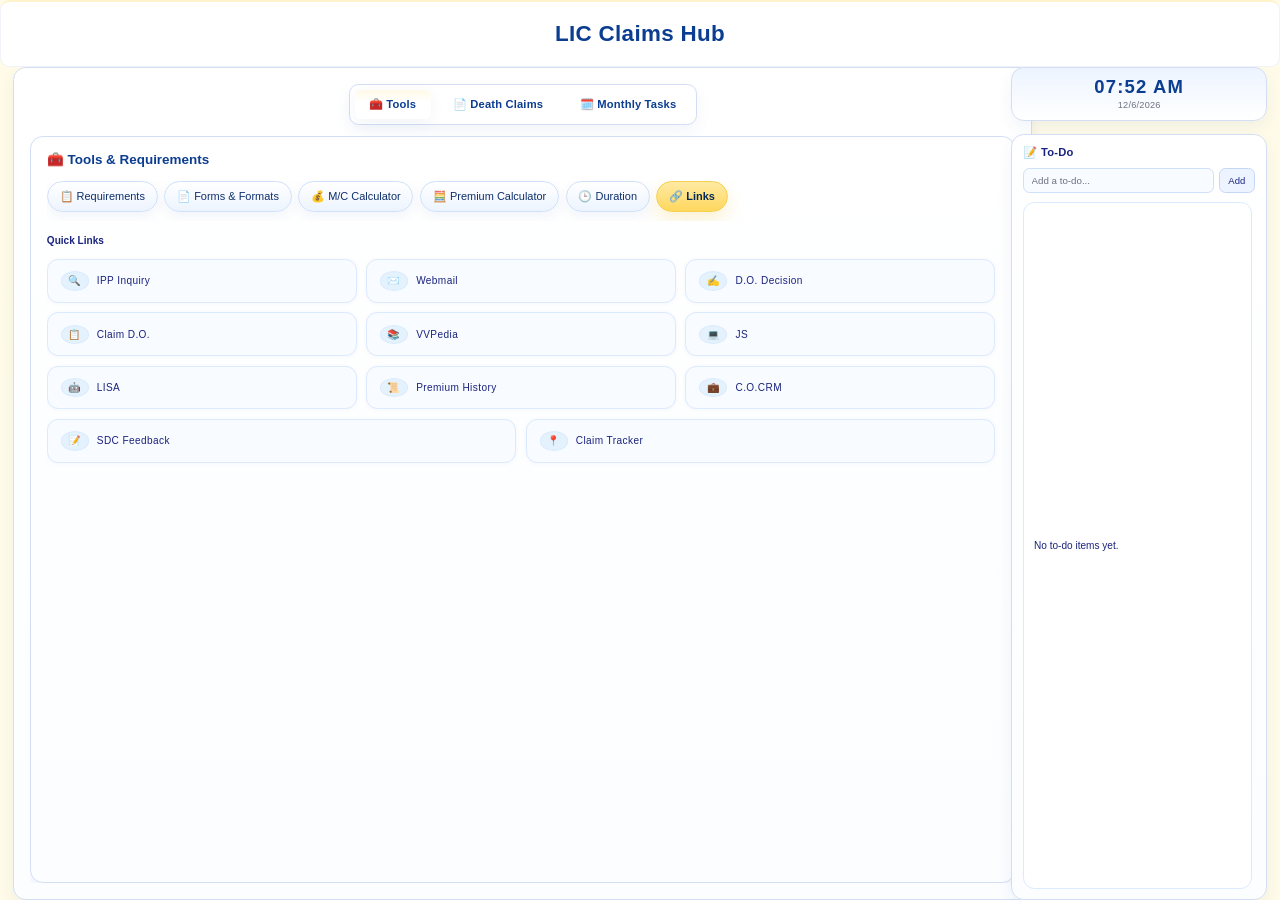
==== commit f2ddbd27: "Remove duplicate stylesheet import" ====
--- a/index.html
+++ b/index.html
@@ -4,7 +4,6 @@
     <meta charset="UTF-8">
     <meta name="viewport" content="width=device-width, initial-scale=1.0">
     <title>LIC Claims Hub</title>
-    <link rel="stylesheet" href="assets/style.css">
     <link id="themeStylesheet" rel="stylesheet" href="assets/efeap.css?v=20260816">
     <style>
         /* Make tools title and tab labels more visible (dark blue) */
@@ -575,17 +574,17 @@
 
         <!-- Claims Module (hidden by default) -->
         <div id="mainClaimsPanel" class="main-module hidden p-4 md:p-6">
-                <!-- Action Buttons -->
-                <div class="glass-header rounded-2xl p-6">
-                    <div class="flex gap-4">
-                        <button id="deathClaimBtn" class="btn-danger w-full px-8 py-4 rounded-xl font-semibold text-sm flex items-center justify-center gap-2">
-                            📄 New Death Claim
-                        </button>
-                        <button id="specialCaseBtn" class="btn-primary w-full px-8 py-4 rounded-xl font-semibold text-sm flex items-center justify-center gap-2">
-                            ⭐ New Special Case
-                        </button>
-                    </div>
-                </div>
+                <!-- Action Buttons -->
+                <div class="glass-header rounded-2xl p-6 claim-actions-shell">
+                    <div class="claim-actions-bar">
+                        <button id="deathClaimBtn" class="claim-action-btn claim-action-btn-danger" type="button">
+                            📄 New Death Claim
+                        </button>
+                        <button id="specialCaseBtn" class="claim-action-btn claim-action-btn-primary" type="button">
+                            ⭐ New Special Case
+                        </button>
+                    </div>
+                </div>
         
         <!-- Special Case Form (Hidden by default) -->
         <div id="specialCaseForm" class="hidden matte-form rounded-3xl p-8">
--- a/assets/efeap.css
+++ b/assets/efeap.css
@@ -1,192 +1,192 @@
-/* ============================================
-   LIC eFEAP Theme — Clean
-   ============================================ */
-
-/* === 1. Base === */
-html.theme-efeap,
-body.theme-efeap {
-    background: #fffbe8;
-    color: #1a237e;
-    font-family: 'Segoe UI', Arial, sans-serif;
-    height: 100%;
-    overflow: hidden;
-}
-
-html { font-size: 14px; }
-body { font-size: 0.9rem; zoom: 0.8; }
-
-/* === 2. Typography === */
-h1, h2, h3, h4, h5, h6 {
-    color: #1a237e !important;
-    font-weight: bold;
-    text-shadow: none !important;
-}
-
-.text-sm { font-size: 1rem !important; }
-.text-xs { font-size: 0.95rem !important; }
-
-.text-gray-200,
-.text-gray-300,
-.text-gray-400,
-.text-gray-500,
-label,
-.option-card span,
-.counter-badge {
-    color: #1a237e !important;
-}
-
-.text-cyan-200,
-.text-cyan-300,
-.text-cyan-400,
-.text-cyan-500,
-.glow-text {
-    color: #1a237e !important;
-    text-shadow: none !important;
-}
-
-a, .quick-link-item {
-    margin-right: 16px;
-    margin-bottom: 8px;
-    color: #1a237e;
-    text-decoration: none;
-    font-weight: 500;
-    letter-spacing: 0.5px;
-}
-a:last-child, .quick-link-item:last-child { margin-right: 0; }
-
-/* === 3. Inputs & Forms === */
-.dark-input, input, select, .btn-primary, .btn-danger, .btn-ghost, button {
-    font-size: 1rem !important;
-}
-
-input, textarea, select {
-    background: #f6faff !important;
-    color: #1a237e !important;
-    border: 1px solid #b3c6e6 !important;
-    box-shadow: none !important;
-    padding-top: 0.85rem !important;
-    padding-bottom: 0.85rem !important;
-    font-size: 1.02rem !important;
-}
-
-input::placeholder, textarea::placeholder {
-    color: #6b7280 !important;
-    opacity: 1;
-}
-
-input:disabled, textarea:disabled, select:disabled {
-    background: #f0f0f0 !important;
-    color: #b0b0b0 !important;
-}
-
-input:focus, select:focus, textarea:focus {
-    border-color: #ffe066 !important;
-    outline: none;
-}
-
-.matte-form label, .matte-form h3, .matte-form h4, .matte-form h2, .matte-form h1 {
-    color: #1a237e !important;
-    font-weight: 600 !important;
-}
-
-.matte-form input, .matte-form textarea, .matte-form select {
-    background: #fff !important;
-    color: #1a237e !important;
-    border: 1px solid #b3c6e6 !important;
-    font-weight: 500 !important;
-}
-
-input.radio-modern {
-    width: 1.25rem !important;
-    height: 1.25rem !important;
-    margin-right: 0.5rem !important;
-    vertical-align: middle;
-}
-
-/* === 4. Buttons === */
-.btn-primary, .btn-danger, .btn-ghost {
-    background: #e3f2fd;
-    color: #1a237e;
-    border: 1px solid #b3c6e6;
-    box-shadow: none;
-    text-shadow: none;
-    padding: 0.9rem 1.5rem !important;
-    font-size: 1.05rem !important;
-    border-radius: 12px !important;
-}
-
-.btn-primary:hover, .btn-danger:hover, .btn-ghost:hover {
-    background: #bbdefb;
-}
-
-/* === 5. Panels & Cards === */
-.glass-header, .matte-card, .matte-form, .tools-panel-container {
-    background: #fff !important;
-    border: 1px solid rgba(11,61,145,0.06);
-    box-shadow: none !important;
-    border-radius: 12px;
-    backdrop-filter: none !important;
-}
-
-.glass-header { border-top: 3px solid #fff3cc; }
-
-.option-card, .todo-item, .workflow-section, .workflow-content,
-.collapsible-header, .matte-form, .matte-card,
-#todoList li, #workflowSections, #queryText, #premiumResult,
-#durationDisplay, #suggestionBox, #investigationDetails,
-#daysSinceAllotted, #daysSinceSent {
-    background: #fff !important;
-    color: #1a237e !important;
-    border: 1px solid #dbeafe !important;
-    font-weight: 500 !important;
-    box-shadow: none !important;
-}
-
-.workflow-section *, .workflow-content *, .option-card *,
-.matte-form *, .matte-card *, .collapsible-header *,
-.dark-table *, .dark-table-header *, .dark-table-row *,
-#queryText *, #premiumResult *,
-#daysSinceAllotted *, #daysSinceSent *, #investigationDetails * {
-    color: #1a237e !important;
-    background: transparent !important;
-}
-
-.collapsible-header, .workflow-header {
-    background: #e3f2fd !important;
-    color: #1a237e !important;
-    border: none;
-    box-shadow: none;
-}
-
-a .todo-item, .todo-list li, .todo-list .completed,
-.claim-type-option, .claim-type-block {
-    background: #ffffff !important;
-    color: #0b3d91 !important;
-    border: 1px solid rgba(11,61,145,0.06) !important;
-    font-size: 1.05rem !important;
-    font-weight: 600 !important;
-    border-radius: 12px !important;
-    box-shadow: 0 1px 4px rgba(11,61,145,0.03) !important;
-}
-
-.claim-type-option span, .claim-type-block span,
-.todo-item span, .todo-list li span,
-.option-card span, #todoList li span {
-    color: #1a237e !important;
-    background: transparent !important;
-    font-weight: 500 !important;
-}
-
-.quick-link-item span, .counter-badge, .radio-modern, .checkbox-modern {
-    background: #e3f2fd;
-    color: #1a237e;
-    border-radius: 50%;
-    padding: 4px 8px;
-    box-shadow: none;
-    border: 1px solid #dbeafe;
-}
-
-/* === 6. Tables === */
+/* ============================================
+   LIC eFEAP Theme — Clean
+   ============================================ */
+
+/* === 1. Base === */
+html.theme-efeap,
+body.theme-efeap {
+    background: #fffbe8;
+    color: #1a237e;
+    font-family: 'Segoe UI', Arial, sans-serif;
+    height: 100%;
+    overflow: hidden;
+}
+
+html { font-size: 14px; }
+body { font-size: 0.9rem; zoom: 0.8; }
+
+/* === 2. Typography === */
+h1, h2, h3, h4, h5, h6 {
+    color: #1a237e !important;
+    font-weight: bold;
+    text-shadow: none !important;
+}
+
+.text-sm { font-size: 1rem !important; }
+.text-xs { font-size: 0.95rem !important; }
+
+.text-gray-200,
+.text-gray-300,
+.text-gray-400,
+.text-gray-500,
+label,
+.option-card span,
+.counter-badge {
+    color: #1a237e !important;
+}
+
+.text-cyan-200,
+.text-cyan-300,
+.text-cyan-400,
+.text-cyan-500,
+.glow-text {
+    color: #1a237e !important;
+    text-shadow: none !important;
+}
+
+a, .quick-link-item {
+    margin-right: 16px;
+    margin-bottom: 8px;
+    color: #1a237e;
+    text-decoration: none;
+    font-weight: 500;
+    letter-spacing: 0.5px;
+}
+a:last-child, .quick-link-item:last-child { margin-right: 0; }
+
+/* === 3. Inputs & Forms === */
+.dark-input, input, select, .btn-primary, .btn-danger, .btn-ghost, button {
+    font-size: 1rem !important;
+}
+
+input, textarea, select {
+    background: #f6faff !important;
+    color: #1a237e !important;
+    border: 1px solid #b3c6e6 !important;
+    box-shadow: none !important;
+    padding-top: 0.85rem !important;
+    padding-bottom: 0.85rem !important;
+    font-size: 1.02rem !important;
+}
+
+input::placeholder, textarea::placeholder {
+    color: #6b7280 !important;
+    opacity: 1;
+}
+
+input:disabled, textarea:disabled, select:disabled {
+    background: #f0f0f0 !important;
+    color: #b0b0b0 !important;
+}
+
+input:focus, select:focus, textarea:focus {
+    border-color: #ffe066 !important;
+    outline: none;
+}
+
+.matte-form label, .matte-form h3, .matte-form h4, .matte-form h2, .matte-form h1 {
+    color: #1a237e !important;
+    font-weight: 600 !important;
+}
+
+.matte-form input, .matte-form textarea, .matte-form select {
+    background: #fff !important;
+    color: #1a237e !important;
+    border: 1px solid #b3c6e6 !important;
+    font-weight: 500 !important;
+}
+
+input.radio-modern {
+    width: 1.25rem !important;
+    height: 1.25rem !important;
+    margin-right: 0.5rem !important;
+    vertical-align: middle;
+}
+
+/* === 4. Buttons === */
+.btn-primary, .btn-danger, .btn-ghost {
+    background: #e3f2fd;
+    color: #1a237e;
+    border: 1px solid #b3c6e6;
+    box-shadow: none;
+    text-shadow: none;
+    padding: 0.9rem 1.5rem !important;
+    font-size: 1.05rem !important;
+    border-radius: 12px !important;
+}
+
+.btn-primary:hover, .btn-danger:hover, .btn-ghost:hover {
+    background: #bbdefb;
+}
+
+/* === 5. Panels & Cards === */
+.glass-header, .matte-card, .matte-form, .tools-panel-container {
+    background: #fff !important;
+    border: 1px solid rgba(11,61,145,0.06);
+    box-shadow: none !important;
+    border-radius: 12px;
+    backdrop-filter: none !important;
+}
+
+.glass-header { border-top: 3px solid #fff3cc; }
+
+.option-card, .todo-item, .workflow-section, .workflow-content,
+.collapsible-header, .matte-form, .matte-card,
+#todoList li, #workflowSections, #queryText, #premiumResult,
+#durationDisplay, #suggestionBox, #investigationDetails,
+#daysSinceAllotted, #daysSinceSent {
+    background: #fff !important;
+    color: #1a237e !important;
+    border: 1px solid #dbeafe !important;
+    font-weight: 500 !important;
+    box-shadow: none !important;
+}
+
+.workflow-section *, .workflow-content *, .option-card *,
+.matte-form *, .matte-card *, .collapsible-header *,
+.dark-table *, .dark-table-header *, .dark-table-row *,
+#queryText *, #premiumResult *,
+#daysSinceAllotted *, #daysSinceSent *, #investigationDetails * {
+    color: #1a237e !important;
+    background: transparent !important;
+}
+
+.collapsible-header, .workflow-header {
+    background: #e3f2fd !important;
+    color: #1a237e !important;
+    border: none;
+    box-shadow: none;
+}
+
+.todo-item, .todo-list li, .todo-list .completed,
+.claim-type-option, .claim-type-block {
+    background: #ffffff !important;
+    color: #0b3d91 !important;
+    border: 1px solid rgba(11,61,145,0.06) !important;
+    font-size: 1.05rem !important;
+    font-weight: 600 !important;
+    border-radius: 12px !important;
+    box-shadow: 0 1px 4px rgba(11,61,145,0.03) !important;
+}
+
+.claim-type-option span, .claim-type-block span,
+.todo-item span, .todo-list li span,
+.option-card span, #todoList li span {
+    color: #1a237e !important;
+    background: transparent !important;
+    font-weight: 500 !important;
+}
+
+.quick-link-item span, .counter-badge, .radio-modern, .checkbox-modern {
+    background: #e3f2fd;
+    color: #1a237e;
+    border-radius: 50%;
+    padding: 4px 8px;
+    box-shadow: none;
+    border: 1px solid #dbeafe;
+}
+
+/* === 6. Tables === */
 .dark-table, .dark-table-header, .dark-table-row {
     background: #fff !important;
     color: #1a237e !important;
@@ -227,163 +227,163 @@
     width: 34%;
     word-break: break-word;
 }
-
-/* === 7. Dark BG / Effects Overrides === */
-.bg-gray-900, .bg-gray-900\/40, .bg-gray-900\/60, .backdrop-blur-sm {
-    background: #fff !important;
-    backdrop-filter: none !important;
-    box-shadow: none !important;
-}
-
-.glow-text, .shadow-2xl {
-    text-shadow: none !important;
-    box-shadow: none !important;
-    filter: none !important;
-}
-
-.theme-neon { background: none !important; color: inherit !important; }
-
-.border-yellow-400, .text-yellow-400 {
-    border-color: #ffe066 !important;
-    color: #ffe066 !important;
-}
-
-.active-tab {
-    background: #ffe066;
-    color: #1a237e;
-    border-bottom: 2px solid #ffe066;
-}
-
-.rounded-2xl, .rounded-xl, .rounded-lg { border-radius: 16px !important; }
-.hidden { display: none !important; }
-
-/* === 8. App Shell Layout === */
-html.theme-efeap,
-body.theme-efeap {
-    height: 100%;
-    overflow: hidden !important;
-}
-
-body.theme-efeap {
-    min-height: 100vh;
-}
-
-.app-shell {
-    position: fixed;
-    inset: 0 0 0 0;
-    display: grid;
-    grid-template-rows: auto minmax(0, 1fr);
-    overflow: hidden;
-    width: 100%;
-    margin: 0;
-    padding: 0;
-}
-
-.app-body {
-    display: grid;
-    grid-template-columns: minmax(0, 1fr) 320px;
-    grid-template-rows: auto minmax(0, 1fr);
-    gap: 16px;
-    align-items: stretch;
-    width: 100%;
-    margin: 0;
-    padding: 0 16px 0;
-    box-sizing: border-box;
-    height: 100%;
-    min-height: 0;
-    overflow: hidden;
-}
-
-.app-main {
-    grid-column: 1;
-    grid-row: 1 / span 2;
-    display: flex;
-    flex-direction: column;
-    min-height: 0;
-    height: 100%;
-    flex: 1 1 0;
-}
-
-.app-sidebar {
-    display: contents;
-}
-
-.main-workspace-shell {
-    width: 100%;
-    flex: 1 1 auto;
-    min-height: 0;
-    height: 100%;
-    display: flex;
-    flex-direction: column;
-    background: linear-gradient(180deg, #ffffff 0%, #fbfdff 100%);
-    border: 1.5px solid #d3def4;
-    border-radius: 16px;
-    box-shadow: 0 8px 20px rgba(11,61,145,0.06);
-    padding: 20px;
-    overflow: hidden;
-    gap: 10px;
-}
-
-.main-workspace-content {
-    display: flex;
-    flex-direction: column;
-    flex: 1 1 auto;
-    min-height: 0;
-    overflow: hidden;
-    height: 100%;
-}
-
-.main-module {
-    width: 100%;
-    max-width: none;
-    margin: 0;
-    display: flex;
-    flex-direction: column;
-    flex: 1 1 auto;
-    min-height: 0;
-    overflow: hidden;
-}
-
-.main-workspace-shell .main-module.hidden { display: none !important; }
-
-.glass-header.tools-panel-container {
-    display: flex;
-    flex-direction: column;
-    flex: 1 1 auto;
-    min-height: 0;
-    overflow: hidden;
-    background: linear-gradient(180deg, #ffffff 0%, #fbfdff 100%) !important;
-    border: 1.5px solid #d3def4 !important;
-    box-shadow: 0 8px 20px rgba(11,61,145,0.06) !important;
-    border-radius: 16px;
-    padding: 20px;
-}
-
-.glass-header.tools-panel-container h3 {
-    color: #0b3d91 !important;
-    margin-top: 0;
-    line-height: 1.05;
-    font-size: 1.2rem !important;
-}
-
-.tools-panel-container > .flex.flex-wrap.border-b {
-    padding-bottom: 0.25rem;
-    flex-wrap: nowrap;
-    overflow-x: auto;
-    -ms-overflow-style: none;
-    scrollbar-width: none;
-}
-
-.tools-panel-container > .flex.flex-wrap.border-b::-webkit-scrollbar { display: none; }
-
-.tools-panel-container > .tab-panel:not(.hidden) {
-    flex: 1 1 auto;
-    min-height: 0;
-    overflow: auto;
-    padding-right: 4px;
-}
-
-/* === 9. Page Header === */
+
+/* === 7. Dark BG / Effects Overrides === */
+.bg-gray-900, .bg-gray-900\/40, .bg-gray-900\/60, .backdrop-blur-sm {
+    background: #fff !important;
+    backdrop-filter: none !important;
+    box-shadow: none !important;
+}
+
+.glow-text, .shadow-2xl {
+    text-shadow: none !important;
+    box-shadow: none !important;
+    filter: none !important;
+}
+
+.theme-neon { background: none !important; color: inherit !important; }
+
+.border-yellow-400, .text-yellow-400 {
+    border-color: #ffe066 !important;
+    color: #ffe066 !important;
+}
+
+.active-tab {
+    background: #ffe066;
+    color: #1a237e;
+    border-bottom: 2px solid #ffe066;
+}
+
+.rounded-2xl, .rounded-xl, .rounded-lg { border-radius: 16px !important; }
+.hidden { display: none !important; }
+
+/* === 8. App Shell Layout === */
+html.theme-efeap,
+body.theme-efeap {
+    height: 100%;
+    overflow: hidden !important;
+}
+
+body.theme-efeap {
+    min-height: 100vh;
+}
+
+.app-shell {
+    position: fixed;
+    inset: 0 0 0 0;
+    display: grid;
+    grid-template-rows: auto minmax(0, 1fr);
+    overflow: hidden;
+    width: 100%;
+    margin: 0;
+    padding: 0;
+}
+
+.app-body {
+    display: grid;
+    grid-template-columns: minmax(0, 1fr) 320px;
+    grid-template-rows: auto minmax(0, 1fr);
+    gap: 16px;
+    align-items: stretch;
+    width: 100%;
+    margin: 0;
+    padding: 0 16px 0;
+    box-sizing: border-box;
+    height: 100%;
+    min-height: 0;
+    overflow: hidden;
+}
+
+.app-main {
+    grid-column: 1;
+    grid-row: 1 / span 2;
+    display: flex;
+    flex-direction: column;
+    min-height: 0;
+    height: 100%;
+    flex: 1 1 0;
+}
+
+.app-sidebar {
+    display: contents;
+}
+
+.main-workspace-shell {
+    width: 100%;
+    flex: 1 1 auto;
+    min-height: 0;
+    height: 100%;
+    display: flex;
+    flex-direction: column;
+    background: linear-gradient(180deg, #ffffff 0%, #fbfdff 100%);
+    border: 1.5px solid #d3def4;
+    border-radius: 16px;
+    box-shadow: 0 8px 20px rgba(11,61,145,0.06);
+    padding: 20px;
+    overflow: hidden;
+    gap: 10px;
+}
+
+.main-workspace-content {
+    display: flex;
+    flex-direction: column;
+    flex: 1 1 auto;
+    min-height: 0;
+    overflow: hidden;
+    height: 100%;
+}
+
+.main-module {
+    width: 100%;
+    max-width: none;
+    margin: 0;
+    display: flex;
+    flex-direction: column;
+    flex: 1 1 auto;
+    min-height: 0;
+    overflow: hidden;
+}
+
+.main-workspace-shell .main-module.hidden { display: none !important; }
+
+.glass-header.tools-panel-container {
+    display: flex;
+    flex-direction: column;
+    flex: 1 1 auto;
+    min-height: 0;
+    overflow: hidden;
+    background: linear-gradient(180deg, #ffffff 0%, #fbfdff 100%) !important;
+    border: 1.5px solid #d3def4 !important;
+    box-shadow: 0 8px 20px rgba(11,61,145,0.06) !important;
+    border-radius: 16px;
+    padding: 20px;
+}
+
+.glass-header.tools-panel-container h3 {
+    color: #0b3d91 !important;
+    margin-top: 0;
+    line-height: 1.05;
+    font-size: 1.2rem !important;
+}
+
+.tools-panel-container > .flex.flex-wrap.border-b {
+    padding-bottom: 0.25rem;
+    flex-wrap: nowrap;
+    overflow-x: auto;
+    -ms-overflow-style: none;
+    scrollbar-width: none;
+}
+
+.tools-panel-container > .flex.flex-wrap.border-b::-webkit-scrollbar { display: none; }
+
+.tools-panel-container > .tab-panel:not(.hidden) {
+    flex: 1 1 auto;
+    min-height: 0;
+    overflow: auto;
+    padding-right: 4px;
+}
+
+/* === 9. Page Header === */
 .page-header {
     display: flex !important;
     grid-template-columns: none !important;
@@ -404,54 +404,54 @@
     font-family: "Segoe UI", "Trebuchet MS", Arial, sans-serif !important;
     line-height: 1.1 !important;
 }
-
-/* === 10. Main Mode Tabs === */
-.main-mode-bar {
-    padding: 0 0 4px;
-    display: flex;
-    justify-content: center;
-    align-items: center;
-    flex: 0 0 auto;
-}
-
-.main-mode-tabs {
-    display: flex;
-    gap: 10px;
-    margin: 0 auto;
-    background: #ffffff;
-    border: 1.5px solid #d3def4;
-    padding: 6px;
-    border-radius: 12px;
-    box-shadow: 0 8px 20px rgba(11,61,145,0.05);
-}
-
-.main-mode-tab {
-    padding: 10px 18px;
-    font-size: 1.05rem;
-    font-weight: 800;
-    color: #0b3d91;
-    background: transparent;
-    border: none;
-    border-radius: 8px;
-    cursor: pointer;
-    transition: background 0.12s, transform 0.12s;
-    outline: none;
-    letter-spacing: 0.2px;
-}
-
-.main-mode-tab:hover {
-    background: rgba(211,222,244,0.6);
-    transform: translateY(-2px);
-    box-shadow: 0 6px 14px rgba(11,61,145,0.05);
-}
-
-.main-mode-tab.active-main-tab {
-    background: linear-gradient(180deg, #fff9e6 0%, #fff 40%);
-    color: #0b3d91;
-    box-shadow: 0 6px 18px rgba(11,61,145,0.06);
-}
-
-/* === 11. Tool Tabs === */
+
+/* === 10. Main Mode Tabs === */
+.main-mode-bar {
+    padding: 0 0 4px;
+    display: flex;
+    justify-content: center;
+    align-items: center;
+    flex: 0 0 auto;
+}
+
+.main-mode-tabs {
+    display: flex;
+    gap: 10px;
+    margin: 0 auto;
+    background: #ffffff;
+    border: 1.5px solid #d3def4;
+    padding: 6px;
+    border-radius: 12px;
+    box-shadow: 0 8px 20px rgba(11,61,145,0.05);
+}
+
+.main-mode-tab {
+    padding: 10px 18px;
+    font-size: 1.05rem;
+    font-weight: 800;
+    color: #0b3d91;
+    background: transparent;
+    border: none;
+    border-radius: 8px;
+    cursor: pointer;
+    transition: background 0.12s, transform 0.12s;
+    outline: none;
+    letter-spacing: 0.2px;
+}
+
+.main-mode-tab:hover {
+    background: rgba(211,222,244,0.6);
+    transform: translateY(-2px);
+    box-shadow: 0 6px 14px rgba(11,61,145,0.05);
+}
+
+.main-mode-tab.active-main-tab {
+    background: linear-gradient(180deg, #fff9e6 0%, #fff 40%);
+    color: #0b3d91;
+    box-shadow: 0 6px 18px rgba(11,61,145,0.06);
+}
+
+/* === 11. Tool Tabs === */
 .tools-panel-container .tool-tab, .flex.border-b .tool-tab {
     font-size: 0.98rem !important;
     padding: 0.72rem 1.05rem !important;
@@ -480,161 +480,161 @@
     color: #042856 !important;
     box-shadow: 0 10px 22px rgba(234, 179, 8, 0.18);
 }
-
-/* === 12. Sidebar: Clock & To-Do === */
-.side-tasks-header {
-    grid-column: 2;
-    grid-row: 1;
-    display: flex;
-    flex-direction: column;
-    justify-content: center;
-    width: 100%;
-    box-sizing: border-box;
-    text-align: center;
-    padding: 12px 16px;
-    background: linear-gradient(180deg, #edf4ff 0%, #ffffff 100%);
-    border: 1.5px solid #d3def4;
-    border-radius: 16px;
-    box-shadow: 0 8px 20px rgba(11,61,145,0.06);
-}
-
-.side-clock {
-    font-size: 1.65rem;
-    font-weight: 700;
-    color: #0b3d91;
-    letter-spacing: 1.5px;
-    line-height: 1;
-    font-variant-numeric: tabular-nums;
-}
-
-.side-date {
-    font-size: 0.82rem;
-    color: #6b7280;
-    margin-top: 5px;
-    letter-spacing: 0.3px;
-}
-
-.side-tasks-body {
-    grid-column: 2;
-    grid-row: 2;
-    width: 100%;
-    box-sizing: border-box;
-    padding: 14px 14px 12px;
-    background: linear-gradient(180deg, #ffffff 0%, #fcfdff 100%);
-    border: 1.5px solid #d3def4;
-    border-radius: 16px;
-    box-shadow: 0 8px 20px rgba(11,61,145,0.06);
-    display: flex;
-    flex-direction: column;
-    min-height: 0;
-    overflow: hidden;
-}
-
-.side-tasks-title {
-    font-size: 1rem;
-    font-weight: 800;
-    color: #0b3d91;
-    margin: 0 0 12px;
-    letter-spacing: 0.3px;
-}
-
-.side-todo-input {
-    display: flex;
-    gap: 6px;
-    margin-bottom: 12px;
-}
-
-.side-todo-input .dark-input {
-    flex: 1;
-    font-size: 0.87rem !important;
-    padding: 7px 9px !important;
-    border-radius: 8px !important;
-    min-width: 0;
-    background: #f8fbff !important;
-    border: 1px solid #cfe0fb !important;
-}
-
-.side-todo-input .btn-primary {
-    padding: 7px 11px !important;
-    font-size: 0.85rem !important;
-    border-radius: 8px !important;
-    white-space: nowrap;
-    border: 1px solid #c6d7f6 !important;
-    background: #edf4ff !important;
-}
-
-#todoList {
-    flex: 1 1 auto;
-    min-height: 0;
-    overflow: auto;
-    display: flex;
-    flex-direction: column;
-    gap: 10px;
-    padding-right: 4px;
-    list-style: none;
-    padding-left: 0;
-    margin: 0;
-}
-
-#todoList li {
-    padding: 10px 12px;
-    border-radius: 14px;
-    min-height: 50px;
-    display: flex;
-    align-items: center;
-    justify-content: space-between;
-    gap: 10px;
-}
-
-#todoList li button {
-    width: 30px;
-    height: 30px;
-    border-radius: 8px;
-    border: none;
-    background: rgba(11,61,145,0.08);
-}
-
-.todo-meta { font-size: 0.75rem; color: #6b7280; }
-.app-sidebar ul { list-style: none; padding: 0; margin: 0; }
-.app-sidebar li { margin-bottom: 0; }
-
-.app-sidebar .todo-item {
-    background: #f8faff !important;
-    border: 1px solid rgba(11,61,145,0.06) !important;
-    border-radius: 10px !important;
-    padding: 9px 11px !important;
-    color: #0b3d91 !important;
-    font-size: 0.9rem !important;
-    font-weight: 500 !important;
-    box-shadow: none !important;
-    line-height: 1.4;
-}
-
-.app-sidebar .todo-empty {
-    background: linear-gradient(180deg, #fbfdff 0%, #f5f9ff 100%);
-    border: 1px solid #d8e5fa;
-    border-radius: 12px;
-    padding: 16px 12px;
-    text-align: center;
-    color: #6b7ca8;
-    font-size: 0.9rem;
-    font-weight: 600;
-    box-shadow: inset 0 1px 0 rgba(255,255,255,0.9);
-    flex: 1;
-    min-height: 0;
-    display: flex;
-    align-items: center;
-    justify-content: center;
-}
-
-.app-sidebar .todo-meta {
-    display: block;
-    font-size: 0.72rem;
-    color: #9ca3af;
-    margin-top: 3px;
-}
-
-/* === 13. Requirements Cards === */
+
+/* === 12. Sidebar: Clock & To-Do === */
+.side-tasks-header {
+    grid-column: 2;
+    grid-row: 1;
+    display: flex;
+    flex-direction: column;
+    justify-content: center;
+    width: 100%;
+    box-sizing: border-box;
+    text-align: center;
+    padding: 12px 16px;
+    background: linear-gradient(180deg, #edf4ff 0%, #ffffff 100%);
+    border: 1.5px solid #d3def4;
+    border-radius: 16px;
+    box-shadow: 0 8px 20px rgba(11,61,145,0.06);
+}
+
+.side-clock {
+    font-size: 1.65rem;
+    font-weight: 700;
+    color: #0b3d91;
+    letter-spacing: 1.5px;
+    line-height: 1;
+    font-variant-numeric: tabular-nums;
+}
+
+.side-date {
+    font-size: 0.82rem;
+    color: #6b7280;
+    margin-top: 5px;
+    letter-spacing: 0.3px;
+}
+
+.side-tasks-body {
+    grid-column: 2;
+    grid-row: 2;
+    width: 100%;
+    box-sizing: border-box;
+    padding: 14px 14px 12px;
+    background: linear-gradient(180deg, #ffffff 0%, #fcfdff 100%);
+    border: 1.5px solid #d3def4;
+    border-radius: 16px;
+    box-shadow: 0 8px 20px rgba(11,61,145,0.06);
+    display: flex;
+    flex-direction: column;
+    min-height: 0;
+    overflow: hidden;
+}
+
+.side-tasks-title {
+    font-size: 1rem;
+    font-weight: 800;
+    color: #0b3d91;
+    margin: 0 0 12px;
+    letter-spacing: 0.3px;
+}
+
+.side-todo-input {
+    display: flex;
+    gap: 6px;
+    margin-bottom: 12px;
+}
+
+.side-todo-input .dark-input {
+    flex: 1;
+    font-size: 0.87rem !important;
+    padding: 7px 9px !important;
+    border-radius: 8px !important;
+    min-width: 0;
+    background: #f8fbff !important;
+    border: 1px solid #cfe0fb !important;
+}
+
+.side-todo-input .btn-primary {
+    padding: 7px 11px !important;
+    font-size: 0.85rem !important;
+    border-radius: 8px !important;
+    white-space: nowrap;
+    border: 1px solid #c6d7f6 !important;
+    background: #edf4ff !important;
+}
+
+#todoList {
+    flex: 1 1 auto;
+    min-height: 0;
+    overflow: auto;
+    display: flex;
+    flex-direction: column;
+    gap: 10px;
+    padding-right: 4px;
+    list-style: none;
+    padding-left: 0;
+    margin: 0;
+}
+
+#todoList li {
+    padding: 10px 12px;
+    border-radius: 14px;
+    min-height: 50px;
+    display: flex;
+    align-items: center;
+    justify-content: space-between;
+    gap: 10px;
+}
+
+#todoList li button {
+    width: 30px;
+    height: 30px;
+    border-radius: 8px;
+    border: none;
+    background: rgba(11,61,145,0.08);
+}
+
+.todo-meta { font-size: 0.75rem; color: #6b7280; }
+.app-sidebar ul { list-style: none; padding: 0; margin: 0; }
+.app-sidebar li { margin-bottom: 0; }
+
+.app-sidebar .todo-item {
+    background: #f8faff !important;
+    border: 1px solid rgba(11,61,145,0.06) !important;
+    border-radius: 10px !important;
+    padding: 9px 11px !important;
+    color: #0b3d91 !important;
+    font-size: 0.9rem !important;
+    font-weight: 500 !important;
+    box-shadow: none !important;
+    line-height: 1.4;
+}
+
+.app-sidebar .todo-empty {
+    background: linear-gradient(180deg, #fbfdff 0%, #f5f9ff 100%);
+    border: 1px solid #d8e5fa;
+    border-radius: 12px;
+    padding: 16px 12px;
+    text-align: center;
+    color: #6b7ca8;
+    font-size: 0.9rem;
+    font-weight: 600;
+    box-shadow: inset 0 1px 0 rgba(255,255,255,0.9);
+    flex: 1;
+    min-height: 0;
+    display: flex;
+    align-items: center;
+    justify-content: center;
+}
+
+.app-sidebar .todo-meta {
+    display: block;
+    font-size: 0.72rem;
+    color: #9ca3af;
+    margin-top: 3px;
+}
+
+/* === 13. Requirements Cards === */
 .req-card-grid {
     display: grid;
     grid-template-columns: repeat(auto-fit, minmax(150px, 1fr));
@@ -674,9 +674,9 @@
     transform: translateY(-2px);
     box-shadow: 0 14px 24px rgba(234,179,8,0.18);
 }
-
-.req-card-icon { font-size: 2rem; line-height: 1; }
-
+
+.req-card-icon { font-size: 2rem; line-height: 1; }
+
 .req-card-label {
     font-size: 0.95rem;
     font-weight: 800;
@@ -687,17 +687,17 @@
 
 .requirements-btn { background: transparent; color: #1a237e; border: 1px solid #dbeafe; }
 .requirements-btn.active { background: linear-gradient(180deg, #ffeaa3 0%, #ffd65c 100%); color: #042856; border-color: #f1c84a; }
-
-/* === 14. Forms & Formats Cards === */
-.forms-section-heading {
-    font-size: 0.85rem;
-    font-weight: 700;
-    color: #4a5568;
-    text-transform: uppercase;
-    letter-spacing: 0.06em;
-    margin-bottom: 10px;
-}
-
+
+/* === 14. Forms & Formats Cards === */
+.forms-section-heading {
+    font-size: 0.85rem;
+    font-weight: 700;
+    color: #4a5568;
+    text-transform: uppercase;
+    letter-spacing: 0.06em;
+    margin-bottom: 10px;
+}
+
 .forms-card-grid {
     display: grid;
     grid-template-columns: repeat(auto-fit, minmax(160px, 1fr));
@@ -774,9 +774,9 @@
     background: linear-gradient(180deg, #fef8dc 0%, #fff2ad 100%);
     border-color: #f3d45f !important;
 }
-/* === 15. Quick Links === */
-.links-wrap { display: flex; flex-wrap: wrap; gap: 12px; }
-
+/* === 15. Quick Links === */
+.links-wrap { display: flex; flex-wrap: wrap; gap: 12px; }
+
 .quick-link-pill {
     display: flex;
     align-items: center;
@@ -799,78 +799,146 @@
     outline: 3px solid rgba(96,165,250,0.85);
     outline-offset: 2px;
 }
-.quick-link-pill span { margin-right: 0 !important; flex: 0 0 auto; }
-/* === 16. Duration Tool === */
-.duration-results { display: flex; flex-direction: column; gap: 10px; }
-
-.duration-card {
-    background: rgba(15,23,42,0.05);
-    border: 1px solid rgba(15,23,42,0.12);
-    border-radius: 12px;
-    padding: 16px;
+.quick-link-pill span { margin-right: 0 !important; flex: 0 0 auto; }
+/* === 16. Duration Tool === */
+.duration-results { display: flex; flex-direction: column; gap: 10px; }
+
+.duration-card {
+    background: rgba(15,23,42,0.05);
+    border: 1px solid rgba(15,23,42,0.12);
+    border-radius: 12px;
+    padding: 16px;
+    display: flex;
+    justify-content: space-between;
+    align-items: center;
+    gap: 12px;
+}
+
+.duration-card span { font-weight: 700; }
+
+/* === 17. Calculator Labels === */
+.tools-panel-container .flex.items-center label,
+.premium-calculator .flex.items-center label,
+.maturity-calculator .flex.items-center label {
+    font-size: 1.05rem !important;
+    padding: 0.35rem 0.5rem !important;
+    border-radius: 8px !important;
+}
+
+.tools-panel-container .flex.items-center label span,
+.premium-calculator .flex.items-center label span,
+.maturity-calculator .flex.items-center label span {
+    font-size: 1.05rem !important;
+}
+
+#maturityResult { line-height: 1.25; }
+#maturityResult p { margin: 0 0 0.35rem 0; }
+#maturityResult .text-sm { font-size: 1rem !important; color: #475569 !important; }
+#maturityAmount { font-size: 2.25rem !important; font-weight: 800 !important; color: #1a237e !important; }
+#maturityTotalPaid { font-size: 1.6rem !important; font-weight: 600 !important; color: #1a237e !important; }
+#maturitySurvival { font-size: 1.05rem !important; font-weight: 600 !important; color: #334155 !important; }
+#maturityBreakdown { font-size: 0.95rem !important; color: #6b7280 !important; }
+
+/* === 18. Death Claim / Special Case Buttons === */
+.claim-actions-shell {
+    padding: 18px !important;
+}
+
+.claim-actions-bar {
     display: flex;
-    justify-content: space-between;
+    flex-wrap: wrap;
+    justify-content: center;
+    gap: 16px;
+    max-width: 760px;
+    margin: 0 auto;
+}
+
+.claim-action-btn {
+    appearance: none;
+    border: 1.5px solid #cfe0fb !important;
+    border-radius: 26px !important;
+    min-height: 88px;
+    padding: 20px 30px !important;
+    width: 100%;
+    max-width: 340px;
+    flex: 1 1 320px;
+    display: inline-flex;
     align-items: center;
-    gap: 12px;
-}
-
-.duration-card span { font-weight: 700; }
-
-/* === 17. Calculator Labels === */
-.tools-panel-container .flex.items-center label,
-.premium-calculator .flex.items-center label,
-.maturity-calculator .flex.items-center label {
-    font-size: 1.05rem !important;
-    padding: 0.35rem 0.5rem !important;
-    border-radius: 8px !important;
-}
-
-.tools-panel-container .flex.items-center label span,
-.premium-calculator .flex.items-center label span,
-.maturity-calculator .flex.items-center label span {
-    font-size: 1.05rem !important;
-}
-
-#maturityResult { line-height: 1.25; }
-#maturityResult p { margin: 0 0 0.35rem 0; }
-#maturityResult .text-sm { font-size: 1rem !important; color: #475569 !important; }
-#maturityAmount { font-size: 2.25rem !important; font-weight: 800 !important; color: #1a237e !important; }
-#maturityTotalPaid { font-size: 1.6rem !important; font-weight: 600 !important; color: #1a237e !important; }
-#maturitySurvival { font-size: 1.05rem !important; font-weight: 600 !important; color: #334155 !important; }
-#maturityBreakdown { font-size: 0.95rem !important; color: #6b7280 !important; }
-
-/* === 18. Death Claim / Special Case Buttons === */
-#deathClaimBtn, #specialCaseBtn,
-#deathClaimBtn *, #specialCaseBtn * {
-    font-size: 1.35rem !important;
-    font-weight: 700 !important;
-    color: #1a237e !important;
-    background: #e3f2fd !important;
-    border: 2px solid #b3c6e6 !important;
-}
-
-/* === 19. Toast === */
-#toast { background: #1a237e; color: #fff; box-shadow: none; }
-
-/* === 20. Responsive === */
-@media (min-width: 1100px) {
-    .forms-card-grid { grid-template-columns: repeat(4, 1fr); }
-}
-
-@media (max-width: 1024px) {
-    html.theme-efeap, body.theme-efeap { overflow: auto; }
-    .app-shell { height: auto; display: block; overflow: visible; }
-    .app-body { display: block; padding: 0 8px 24px; height: auto; overflow: visible; }
-    .app-main { display: block; width: 100%; }
-    .app-sidebar { display: block; position: static; width: 100%; margin-top: 10px; }
-    .side-tasks-body { min-height: 0; height: auto; }
-    #todoList { min-height: 120px; }
-}
-
-@media (max-width: 767px) {
-    .main-mode-tab { padding: 8px 14px; font-size: 1rem; }
-    .page-header h1 { font-size: 1.8rem !important; }
-    .req-card-grid { grid-template-columns: repeat(2, 1fr); }
-    .links-wrap { gap: 10px; }
-    .quick-link-pill { flex-basis: 100%; min-width: 0; }
-}
+    justify-content: center;
+    gap: 10px;
+    box-sizing: border-box;
+    font-size: 1.15rem !important;
+    font-weight: 800 !important;
+    letter-spacing: 0.15px;
+    line-height: 1.15;
+    text-align: center;
+    white-space: nowrap;
+    box-shadow: 0 12px 26px rgba(11,61,145,0.09) !important;
+    transition: transform 0.16s ease, box-shadow 0.16s ease, background 0.16s ease, border-color 0.16s ease;
+}
+
+.claim-action-btn:hover {
+    transform: translateY(-2px);
+    box-shadow: 0 16px 32px rgba(11,61,145,0.14) !important;
+}
+
+.claim-action-btn:focus-visible {
+    outline: 3px solid rgba(243, 212, 95, 0.55);
+    outline-offset: 2px;
+}
+
+.claim-action-btn-danger {
+    color: #103c83 !important;
+    background: linear-gradient(180deg, #ffffff 0%, #eef5ff 100%) !important;
+}
+
+.claim-action-btn-danger:hover {
+    border-color: #b9cdf5 !important;
+    background: linear-gradient(180deg, #fff9e6 0%, #ffeaa3 100%) !important;
+}
+
+.claim-action-btn-primary {
+    color: #103c83 !important;
+    background: linear-gradient(180deg, #ffffff 0%, #eef5ff 100%) !important;
+}
+
+.claim-action-btn-primary:hover {
+    border-color: #b9cdf5 !important;
+    background: linear-gradient(180deg, #fff9e6 0%, #ffeaa3 100%) !important;
+}
+
+.claim-action-btn *,
+.claim-action-btn *::before,
+.claim-action-btn *::after {
+    color: inherit !important;
+    background: transparent !important;
+    font-size: inherit !important;
+    font-weight: inherit !important;
+}
+
+/* === 19. Toast === */
+#toast { background: #1a237e; color: #fff; box-shadow: none; }
+
+/* === 20. Responsive === */
+@media (min-width: 1100px) {
+    .forms-card-grid { grid-template-columns: repeat(4, 1fr); }
+}
+
+@media (max-width: 1024px) {
+    html.theme-efeap, body.theme-efeap { overflow: auto; }
+    .app-shell { height: auto; display: block; overflow: visible; }
+    .app-body { display: block; padding: 0 8px 24px; height: auto; overflow: visible; }
+    .app-main { display: block; width: 100%; }
+    .app-sidebar { display: block; position: static; width: 100%; margin-top: 10px; }
+    .side-tasks-body { min-height: 0; height: auto; }
+    #todoList { min-height: 120px; }
+}
+
+@media (max-width: 767px) {
+    .main-mode-tab { padding: 8px 14px; font-size: 1rem; }
+    .page-header h1 { font-size: 1.8rem !important; }
+    .req-card-grid { grid-template-columns: repeat(2, 1fr); }
+    .links-wrap { gap: 10px; }
+    .quick-link-pill { flex-basis: 100%; min-width: 0; }
+}
+
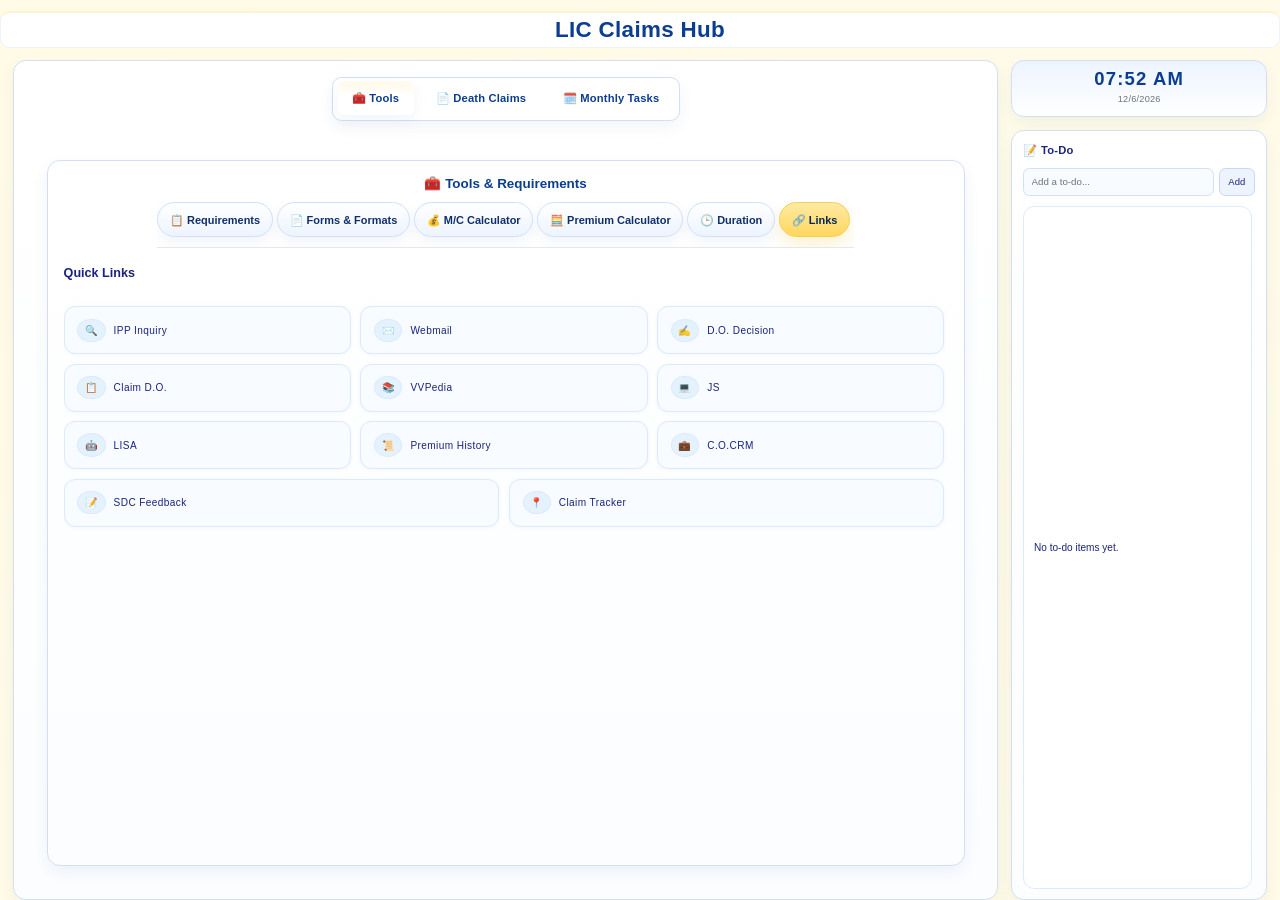
==== commit 1db6e5a7: "Restore utility stylesheet link" ====
--- a/index.html
+++ b/index.html
@@ -1,10 +1,11 @@
 <!DOCTYPE html>
 <html lang="en">
 <head>
-    <meta charset="UTF-8">
-    <meta name="viewport" content="width=device-width, initial-scale=1.0">
-    <title>LIC Claims Hub</title>
-    <link id="themeStylesheet" rel="stylesheet" href="assets/efeap.css?v=20260816">
+    <meta charset="UTF-8">
+    <meta name="viewport" content="width=device-width, initial-scale=1.0">
+    <title>LIC Claims Hub</title>
+    <link rel="stylesheet" href="assets/style.css?v=20260818">
+    <link id="themeStylesheet" rel="stylesheet" href="assets/efeap.css?v=20260818">
     <style>
         /* Make tools title and tab labels more visible (dark blue) */
         .tools-panel-container h3 { color: #0b3d91 !important; }
@@ -1081,7 +1082,7 @@
 
     <!-- IMPORTANT: You may need to remove the old particle animation logic from assets/script.js to prevent conflicts. -->
     <!-- Cache-busting query to ensure latest script is fetched by the browser/CDN -->
-    <script src="assets/script.js?v=20260816" defer></script>
+    <script src="assets/script.js?v=20260818" defer></script>
     
 </body>
 </html>
--- a/assets/style.css
+++ b/assets/style.css
@@ -0,0 +1,701 @@
+/*
+  ================================================================================
+  LIC CLAIMS HUB - SELF-CONTAINED STYLESHEET
+  This file contains all necessary styles for the application to run offline.
+  It includes:
+  1. Tailwind CSS base styles (Preflight).
+  2. All Tailwind utility classes used in the project.
+  3. Custom "neon" theme styles.
+  4. Custom layout styles (grid, tabs, etc.).
+  ================================================================================
+*/
+
+/* 1. Tailwind CSS Base/Preflight */
+*, ::before, ::after { box-sizing: border-box; border-width: 0; border-style: solid; border-color: #e5e7eb; }
+::before, ::after { --tw-content: ''; }
+html { line-height: 1.5; -webkit-text-size-adjust: 100%; -moz-tab-size: 4; tab-size: 4; font-family: ui-sans-serif, system-ui, -apple-system, BlinkMacSystemFont, "Segoe UI", Roboto, "Helvetica Neue", Arial, "Noto Sans", sans-serif, "Apple Color Emoji", "Segoe UI Emoji", "Segoe UI Symbol", "Noto Color Emoji"; }
+body { margin: 0; line-height: inherit; }
+hr { height: 0; color: inherit; border-top-width: 1px; }
+h1, h2, h3, h4, h5, h6 { font-size: inherit; font-weight: inherit; }
+a { color: inherit; text-decoration: inherit; }
+b, strong { font-weight: bolder; }
+code, kbd, samp, pre { font-family: ui-monospace, SFMono-Regular, Menlo, Monaco, Consolas, "Liberation Mono", "Courier New", monospace; font-size: 1em; }
+small { font-size: 80%; }
+sub, sup { font-size: 75%; line-height: 0; position: relative; vertical-align: baseline; }
+sub { bottom: -0.25em; }
+sup { top: -0.5em; }
+table { text-indent: 0; border-color: inherit; border-collapse: collapse; }
+button, input, optgroup, select, textarea { font-family: inherit; font-size: 100%; font-weight: inherit; line-height: inherit; color: inherit; margin: 0; padding: 0; }
+button, select { text-transform: none; }
+button, [type='button'], [type='reset'], [type='submit'] { appearance: button; -webkit-appearance: button; background-color: transparent; background-image: none; }
+:-moz-focusring { outline: auto; }
+:-moz-ui-invalid { box-shadow: none; }
+progress { vertical-align: baseline; }
+::-webkit-inner-spin-button, ::-webkit-outer-spin-button { height: auto; }
+[type='search'] { appearance: textfield; -webkit-appearance: textfield; outline-offset: -2px; }
+::-webkit-search-decoration { -webkit-appearance: none; }
+::-webkit-file-upload-button { -webkit-appearance: button; font: inherit; }
+summary { display: list-item; }
+blockquote, dl, dd, h1, h2, h3, h4, h5, h6, hr, figure, p, pre { margin: 0; }
+fieldset { margin: 0; padding: 0; }
+legend { padding: 0; }
+ol, ul, menu { list-style: none; margin: 0; padding: 0; }
+textarea { resize: vertical; }
+input::placeholder, textarea::placeholder { opacity: 1; color: #9ca3af; }
+button, [role="button"] { cursor: pointer; }
+:disabled { cursor: default; }
+img, svg, video, canvas, audio, iframe, embed, object { display: block; }
+img, video { max-width: 100%; height: auto; }
+
+/* 2. Tailwind Utility Classes */
+.fixed { position: fixed; }
+.absolute { position: absolute; }
+.relative { position: relative; }
+.bottom-4 { bottom: 1rem; }
+.right-4 { right: 1rem; }
+.z-10 { z-index: 10; }
+.mx-auto { margin-left: auto; margin-right: auto; }
+.mb-2 { margin-bottom: 0.5rem; }
+.mb-3 { margin-bottom: 0.75rem; }
+.mb-4 { margin-bottom: 1rem; }
+.mb-6 { margin-bottom: 1.5rem; }
+.mb-8 { margin-bottom: 2rem; }
+.mr-3 { margin-right: 0.75rem; }
+.mr-4 { margin-right: 1rem; }
+.mr-2 { margin-right: 0.5rem; }
+.mt-2 { margin-top: 0.5rem; }
+.mt-4 { margin-top: 1rem; }
+.block { display: block; }
+.grid { display: grid; }
+.flex { display: flex; }
+.hidden { display: none; }
+.h-full { height: 100%; }
+.h-5 { height: 1.25rem; }
+.w-full { width: 100%; }
+.w-5 { width: 1.25rem; }
+.max-w-2xl { max-width: 42rem; }
+.max-w-3xl { max-width: 48rem; }
+.transform { transform: translate(var(--tw-translate-x), var(--tw-translate-y)) rotate(var(--tw-rotate)) skewX(var(--tw-skew-x)) skewY(var(--tw-skew-y)) scaleX(var(--tw-scale-x)) scaleY(var(--tw-scale-y)); }
+.grid-cols-1 { grid-template-columns: repeat(1, minmax(0, 1fr)); }
+.grid-cols-2 { grid-template-columns: repeat(2, minmax(0, 1fr)); }
+.grid-cols-3 { grid-template-columns: repeat(3, minmax(0, 1fr)); }
+.grid-cols-4 { grid-template-columns: repeat(4, minmax(0, 1fr)); }
+.items-center { align-items: center; }
+.justify-center { justify-content: center; }
+.justify-between { justify-content: space-between; }
+.gap-2 { gap: 0.5rem; }
+.gap-3 { gap: 0.75rem; }
+.gap-4 { gap: 1rem; }
+.gap-6 { gap: 1.5rem; }
+.space-x-6 > :not([hidden]) ~ :not([hidden]) { --tw-space-x-reverse: 0; margin-right: calc(1.5rem * var(--tw-space-x-reverse)); margin-left: calc(1.5rem * calc(1 - var(--tw-space-x-reverse))); }
+.space-y-3 > :not([hidden]) ~ :not([hidden]) { --tw-space-y-reverse: 0; margin-top: calc(0.75rem * calc(1 - var(--tw-space-y-reverse))); margin-bottom: calc(0.75rem * var(--tw-space-y-reverse)); }
+.space-y-4 > :not([hidden]) ~ :not([hidden]) { --tw-space-y-reverse: 0; margin-top: calc(1rem * calc(1 - var(--tw-space-y-reverse))); margin-bottom: calc(1rem * var(--tw-space-y-reverse)); }
+.space-y-6 > :not([hidden]) ~ :not([hidden]) { --tw-space-y-reverse: 0; margin-top: calc(1.5rem * calc(1 - var(--tw-space-y-reverse))); margin-bottom: calc(1.5rem * var(--tw-space-y-reverse)); }
+.divide-y > :not([hidden]) ~ :not([hidden]) { --tw-divide-y-reverse: 0; border-top-width: calc(1px * calc(1 - var(--tw-divide-y-reverse))); border-bottom-width: calc(1px * var(--tw-divide-y-reverse)); }
+.divide-gray-600\/20 > :not([hidden]) ~ :not([hidden]) { --tw-divide-opacity: 0.2; border-color: rgb(75 85 99 / var(--tw-divide-opacity)); }
+.overflow-hidden { overflow: hidden; }
+.overflow-x-auto { overflow-x: auto; }
+.rounded-2xl { border-radius: 1rem; }
+.rounded-3xl { border-radius: 1.5rem; }
+.rounded-full { border-radius: 9999px; }
+.rounded-lg { border-radius: 0.5rem; }
+.rounded-md { border-radius: 0.375rem; }
+.rounded-xl { border-radius: 0.75rem; }
+.border { border-width: 1px; }
+.border-b { border-bottom-width: 1px; }
+.border-t { border-top-width: 1px; }
+.border-gray-600\/30 { --tw-border-opacity: 0.3; border-color: rgb(75 85 99 / var(--tw-border-opacity)); }
+.border-gray-700\/40 { --tw-border-opacity: 0.4; border-color: rgb(55 65 81 / var(--tw-border-opacity)); }
+.bg-gray-800 { --tw-bg-opacity: 1; background-color: rgb(31 41 55 / var(--tw-bg-opacity)); }
+.bg-gray-900\/40 { background-color: rgba(17, 24, 39, 0.4); }
+.bg-gray-900\/60 { background-color: rgba(17, 24, 39, 0.6); }
+.p-3 { padding: 0.75rem; }
+.p-4 { padding: 1rem; }
+.p-6 { padding: 1.5rem; }
+.p-8 { padding: 2rem; }
+.pt-0 { padding-top: 0; }
+.pt-2 { padding-top: 0.5rem; }
+.px-3 { padding-left: 0.75rem; padding-right: 0.75rem; }
+.px-4 { padding-left: 1rem; padding-right: 1rem; }
+.px-6 { padding-left: 1.5rem; padding-right: 1.5rem; }
+.px-8 { padding-left: 2rem; padding-right: 2rem; }
+.py-1 { padding-top: 0.25rem; padding-bottom: 0.25rem; }
+.py-12 { padding-top: 3rem; padding-bottom: 3rem; }
+.py-2 { padding-top: 0.5rem; padding-bottom: 0.5rem; }
+.py-3 { padding-top: 0.75rem; padding-bottom: 0.75rem; }
+.py-4 { padding-top: 1rem; padding-bottom: 1rem; }
+.text-center { text-align: center; }
+.text-left { text-align: left; }
+.text-2xl { font-size: 1.5rem; line-height: 2rem; }
+.text-3xl { font-size: 1.875rem; line-height: 2.25rem; }
+.text-4xl { font-size: 2.25rem; line-height: 2.5rem; }
+.text-lg { font-size: 1.125rem; line-height: 1.75rem; }
+.text-sm { font-size: 0.875rem; line-height: 1.25rem; }
+.text-xl { font-size: 1.25rem; line-height: 1.75rem; }
+.text-xs { font-size: 0.75rem; line-height: 1rem; }
+.font-bold { font-weight: 700; }
+.font-medium { font-weight: 500; }
+.font-semibold { font-weight: 600; }
+.text-cyan-300 { --tw-text-opacity: 1; color: rgb(103 232 249 / var(--tw-text-opacity)); }
+.text-gray-200 { --tw-text-opacity: 1; color: rgb(229 231 235 / var(--tw-text-opacity)); }
+.text-gray-300 { --tw-text-opacity: 1; color: rgb(209 213 219 / var(--tw-text-opacity)); }
+.text-gray-400 { --tw-text-opacity: 1; color: rgb(156 163 175 / var(--tw-text-opacity)); }
+.text-gray-500 { --tw-text-opacity: 1; color: rgb(107 114 128 / var(--tw-text-opacity)); }
+.text-white { --tw-text-opacity: 1; color: rgb(255 255 255 / var(--tw-text-opacity)); }
+.opacity-50 { opacity: 0.5; }
+.shadow-2xl { --tw-shadow: 0 25px 50px -12px rgb(0 0 0 / 0.25); --tw-shadow-colored: 0 25px 50px -12px var(--tw-shadow-color); box-shadow: var(--tw-ring-offset-shadow, 0 0 #0000), var(--tw-ring-shadow, 0 0 #0000), var(--tw-shadow); }
+.shadow-lg { --tw-shadow: 0 10px 15px -3px rgb(0 0 0 / 0.1), 0 4px 6px -4px rgb(0 0 0 / 0.1); --tw-shadow-colored: 0 10px 15px -3px var(--tw-shadow-color), 0 4px 6px -4px var(--tw-shadow-color); box-shadow: var(--tw-ring-offset-shadow, 0 0 #0000), var(--tw-ring-shadow, 0 0 #0000), var(--tw-shadow); }
+.backdrop-blur-sm { --tw-backdrop-blur: blur(4px); -webkit-backdrop-filter: var(--tw-backdrop-blur) var(--tw-backdrop-brightness) var(--tw-backdrop-contrast) var(--tw-backdrop-grayscale) var(--tw-backdrop-hue-rotate) var(--tw-backdrop-invert) var(--tw-backdrop-opacity) var(--tw-backdrop-saturate) var(--tw-backdrop-sepia); backdrop-filter: var(--tw-backdrop-blur) var(--tw-backdrop-brightness) var(--tw-backdrop-contrast) var(--tw-backdrop-grayscale) var(--tw-backdrop-hue-rotate) var(--tw-backdrop-invert) var(--tw-backdrop-opacity) var(--tw-backdrop-saturate) var(--tw-backdrop-sepia); }
+.transition-all { transition-property: all; transition-timing-function: cubic-bezier(0.4, 0, 0.2, 1); transition-duration: 150ms; }
+.transition-colors { transition-property: color, background-color, border-color, text-decoration-color, fill, stroke; transition-timing-function: cubic-bezier(0.4, 0, 0.2, 1); transition-duration: 150ms; }
+.transition-transform { transition-property: transform; transition-timing-function: cubic-bezier(0.4, 0, 0.2, 1); transition-duration: 150ms; }
+.duration-300 { transition-duration: 300ms; }
+.min-h-screen { min-height: 100vh; }
+.line-through { text-decoration-line: line-through; }
+@media (min-width: 640px) {
+  .sm\:flex-row { flex-direction: row; }
+}
+@media (min-width: 768px) {
+  .md\:p-6 { padding: 1.5rem; }
+  .md\:grid-cols-2 { grid-template-columns: repeat(2, minmax(0, 1fr)); }
+  .md\:grid-cols-3 { grid-template-columns: repeat(3, minmax(0, 1fr)); }
+}
+
+/* 3. Custom "neon" theme styles */
+.dark-bg { 
+    background: radial-gradient(ellipse at center, #001122 0%, #000511 50%, #000000 100%);
+    min-height: 100vh;
+    position: relative;
+    overflow-x: hidden;
+}
+
+.dark-bg::before {
+    content: '';
+    position: fixed;
+    top: 0;
+    left: 0;
+
+    right: 0;
+    bottom: 0;
+    background:
+        radial-gradient(circle at 20% 30%, rgba(255, 255, 153, 0.03) 0%, transparent 50%),
+        radial-gradient(circle at 80% 70%, rgba(255, 255, 102, 0.02) 0%, transparent 50%),
+        radial-gradient(circle at 40% 80%, rgba(255, 255, 51, 0.02) 0%, transparent 50%);
+    pointer-events: none;
+    z-index: 0;
+}
+
+.matte-card { 
+   background: rgba(51, 43, 0, 0.1);
+    border: 1px solid rgba(255, 255, 153, 0.3);
+    backdrop-filter: blur(20px);
+    box-shadow: 
+        0 0 20px rgba(255, 255, 153, 0.1),
+        inset 0 1px 0 rgba(255, 255, 153, 0.2);
+    position: relative;
+    z-index: 2;
+}
+
+.matte-form {
+    background: rgba(51, 43, 0, 0.15);
+    border: 1px solid rgba(255, 255, 153, 0.4);
+    backdrop-filter: blur(25px);
+    box-shadow: 
+        0 0 30px rgba(255, 255, 153, 0.15),
+        inset 0 1px 0 rgba(255, 255, 153, 0.3);
+    position: relative;
+    z-index: 2;
+}
+
+
+.glass-header {
+    background: rgba(0, 30, 60, 0.15);
+    border: 1px solid rgba(0, 255, 255, 0.5);
+    backdrop-filter: blur(30px);
+    box-shadow: 
+        0 0 30px rgba(0, 255, 255, 0.2),
+        inset 0 1px 0 rgba(0, 255, 255, 0.4);
+    position: relative;
+    margin-top: 1rem;
+    padding: 1.25rem 1.5rem;
+    min-height: 4.5rem;
+    display: grid;
+    grid-template-columns: 1fr auto;
+    align-items: center;
+}
+
+.glass-header h1 {
+    margin-top: 0;
+    margin-bottom: 0;
+    text-align: left;
+}
+
+.clock-block {
+    text-align: right;
+}
+
+.clock-block .time {
+    font-size: 1.25rem;
+}
+
+ @keyframes borderGlow {
+   0% {
+        opacity: 0.5;
+        filter: blur(1px);
+    }
+    100% {
+        opacity: 1;
+        filter: blur(0px);
+    }
+}
+
+.btn-primary {
+    background: rgba(255, 255, 153, 0.2);
+    color: #ffff66;
+    border: 1px solid rgba(255, 255, 153, 0.5);
+    transition: all 0.3s ease;
+    box-shadow: 
+        0 0 15px rgba(255, 255, 153, 0.3),
+        inset 0 1px 0 rgba(255, 255, 153, 0.2);
+    backdrop-filter: blur(15px);
+    position: relative;
+    overflow: hidden;
+}
+.btn-primary:hover {
+    background: rgba(255, 255, 153, 0.3);
+    border-color: rgba(255, 255, 153, 0.8);
+    box-shadow: 
+        0 0 25px rgba(255, 255, 153, 0.5),
+        inset 0 1px 0 rgba(255, 255, 153, 0.4);
+    text-shadow: 0 0 10px rgba(255, 255, 153, 0.8);
+}
+
+.btn-danger {
+    background: rgba(255, 204, 102, 0.2);
+    color: #ffcc66;
+    border: 1px solid rgba(255, 204, 102, 0.5);
+    transition: all 0.3s ease;
+    box-shadow: 
+        0 0 15px rgba(255, 204, 102, 0.3),
+        inset 0 1px 0 rgba(255, 204, 102, 0.2);
+    backdrop-filter: blur(15px);
+}
+.btn-danger:hover {
+    background: rgba(255, 204, 102, 0.3);
+    border-color: rgba(255, 204, 102, 0.8);
+    box-shadow: 
+        0 0 25px rgba(255, 204, 102, 0.5),
+        inset 0 1px 0 rgba(255, 204, 102, 0.4);
+    text-shadow: 0 0 10px rgba(255, 204, 102, 0.8);
+}
+
+
+.btn-ghost {
+    background: rgba(255, 255, 204, 0.1);
+    color: #ffff99;
+    border: 1px solid rgba(255, 255, 153, 0.3);
+    transition: all 0.3s ease;
+    backdrop-filter: blur(15px);
+    box-shadow: 0 0 10px rgba(255, 255, 153, 0.2);
+}
+.btn-ghost:hover {
+    background: rgba(255, 255, 204, 0.2);
+    border-color: rgba(255, 255, 153, 0.6);
+    color: #ffff66;
+    box-shadow: 0 0 20px rgba(255, 255, 153, 0.4);
+    text-shadow: 0 0 8px rgba(255, 255, 153, 0.6);
+}
+
+.dark-input {
+    background: rgba(51, 43, 0, 0.3);
+    border: 1px solid rgba(255, 255, 153, 0.4);
+    color: #ffff66;
+    transition: all 0.3s ease;
+    backdrop-filter: blur(15px);
+    box-shadow: 
+        0 0 10px rgba(0, 255, 255, 0.2),
+        inset 0 1px 0 rgba(0, 255, 255, 0.1);
+}
+.dark-input:focus {
+    border-color: #00ffff;
+    box-shadow: 
+        0 0 20px rgba(0, 255, 255, 0.4),
+        inset 0 1px 0 rgba(0, 255, 255, 0.3);
+    outline: none;
+    background: rgba(0, 20, 40, 0.5);
+    text-shadow: 0 0 5px rgba(0, 255, 255, 0.5);
+}
+.dark-input::placeholder {
+    color: rgba(0, 255, 255, 0.6);
+}
+
+.dark-table {
+    background: rgba(0, 20, 40, 0.2);
+    border: 1px solid rgba(0, 255, 255, 0.3);
+    backdrop-filter: blur(15px);
+    box-shadow: 0 0 20px rgba(0, 255, 255, 0.1);
+}
+.dark-table-header {
+    background: rgba(0, 30, 60, 0.4);
+    color: #00ffff;
+    border-bottom: 1px solid rgba(0, 255, 255, 0.4);
+    text-shadow: 0 0 5px rgba(0, 255, 255, 0.5);
+}
+.dark-table-row:hover {
+    background: rgba(0, 100, 150, 0.2);
+    box-shadow: 0 0 15px rgba(0, 255, 255, 0.2);
+}
+
+/* Make clickable rows indicate interactivity */
+.dark-table-row,
+.lic-table-row {
+    cursor: pointer;
+}
+
+.workflow-section {
+    background: rgba(30, 30, 30, 0.9);
+    border: 1px solid rgba(75, 85, 99, 0.2);
+    transition: all 0.3s ease;
+    backdrop-filter: blur(10px);
+}
+.workflow-section:hover {
+    border-color: rgba(99, 102, 241, 0.4);
+    box-shadow: 0 4px 20px rgba(99, 102, 241, 0.1);
+}
+
+.collapsible-content {
+    max-height: 0;
+    overflow: hidden;
+    transition: max-height 0.4s cubic-bezier(0.4, 0, 0.2, 1);
+}
+.collapsible-content.active {
+    max-height: 600px;
+}
+.workflow-content {
+    max-height: 0;
+    overflow: hidden;
+    transition: max-height 0.4s cubic-bezier(0.4, 0, 0.2, 1);
+}
+.workflow-content.active {
+    max-height: 1000px;
+}
+
+.suggestion-early {
+    background: rgba(239, 68, 68, 0.1);
+    border: 1px solid rgba(239, 68, 68, 0.3);
+    color: #fca5a5;
+}
+.suggestion-medium {
+    background: rgba(59, 130, 246, 0.1);
+    border: 1px solid rgba(59, 130, 246, 0.3);
+    color: #93c5fd;
+}
+.suggestion-late {
+    background: rgba(34, 197, 94, 0.1);
+    border: 1px solid rgba(34, 197, 94, 0.3);
+    color: #86efac;
+}
+
+.checkbox-modern {
+    appearance: none;
+    width: 20px;
+    height: 20px;
+    border: 2px solid rgba(75, 85, 99, 0.5);
+    border-radius: 6px;
+    background: rgba(17, 24, 39, 0.8);
+    cursor: pointer;
+    transition: all 0.3s ease;
+    position: relative;
+}
+.checkbox-modern:checked {
+    background: linear-gradient(135deg, #6366f1, #8b5cf6);
+    border-color: #6366f1;
+}
+.checkbox-modern:checked::after {
+    content: '✓';
+    position: absolute;
+    top: 50%;
+    left: 50%;
+    transform: translate(-50%, -50%);
+    color: white;
+    font-size: 12px;
+    font-weight: bold;
+}
+
+.radio-modern {
+    /* Ensure custom styling applies consistently across browsers */
+    appearance: none;
+    -webkit-appearance: none;
+    -moz-appearance: none;
+    display: inline-block;
+    width: 20px;
+    height: 20px;
+    border: 2px solid rgba(75, 85, 99, 0.5);
+    border-radius: 50%;
+    background: rgba(17, 24, 39, 0.8);
+    cursor: pointer;
+    transition: all 0.3s ease;
+    position: relative;
+    vertical-align: middle;
+}
+.radio-modern:checked {
+    border-color: #60a5fa; /* brighter border when selected */
+    background: rgba(17, 24, 39, 0.9);
+}
+.radio-modern:checked::after {
+    content: '';
+    position: absolute;
+    top: 50%;
+    left: 50%;
+    transform: translate(-50%, -50%);
+    width: 10px; /* slightly larger for visibility */
+    height: 10px;
+    background: radial-gradient(circle, #60a5fa 0%, #3b82f6 60%, #2563eb 100%);
+    border-radius: 50%;
+    box-shadow: 0 0 6px rgba(96, 165, 250, 0.8); /* glow for dark backgrounds */
+    z-index: 1;
+}
+
+/* Keyboard focus visibility */
+.radio-modern:focus-visible {
+    outline: 2px solid #60a5fa;
+    outline-offset: 2px;
+}
+
+/* To-do checkbox styling for clarity and spacing */
+.form-checkbox {
+    appearance: none;
+    -webkit-appearance: none;
+    -moz-appearance: none;
+    position: relative;
+    display: inline-block;
+    width: 20px;
+    height: 20px;
+    border: 2px solid rgba(75, 85, 99, 0.5);
+    border-radius: 6px;
+    background: rgba(17, 24, 39, 0.85);
+    vertical-align: middle;
+    margin-right: 0.5rem; /* spacing from label */
+}
+.form-checkbox:checked {
+    background: linear-gradient(135deg, #60a5fa, #8b5cf6);
+    border-color: #60a5fa;
+}
+.form-checkbox:checked::after {
+    content: '✓';
+    position: absolute;
+    top: 50%;
+    left: 50%;
+    transform: translate(-50%, -55%);
+    color: white;
+    font-size: 12px;
+    font-weight: 700;
+}
+
+.option-card {
+    background: rgba(30, 30, 30, 0.6);
+    border: 1px solid rgba(75, 85, 99, 0.3);
+    transition: all 0.3s ease;
+    cursor: pointer;
+    backdrop-filter: blur(10px);
+    color: #9ca3af; /* gray-400 */
+}
+.option-card:hover {
+    border-color: rgba(99, 102, 241, 0.5);
+    background: rgba(30, 30, 30, 0.8);
+    box-shadow: 0 4px 15px rgba(99, 102, 241, 0.1);
+    color: #e5e7eb; /* gray-200 */
+}
+.option-card.selected {
+    border-color: #6366f1;
+    background: rgba(99, 102, 241, 0.1);
+    color: #ffffff;
+}
+
+.counter-badge {
+    background: rgba(99, 102, 241, 0.7);
+    color: white;
+    font-weight: 600;
+    border: 1px solid rgba(99, 102, 241, 0.3);
+    backdrop-filter: blur(10px);
+}
+
+.section-header {
+    background: rgba(17, 24, 39, 0.8);
+    backdrop-filter: blur(10px);
+    transition: all 0.3s ease;
+}
+.section-header:hover {
+    background: rgba(17, 24, 39, 0.9);
+}
+
+.glow-text {
+    text-shadow: 
+        0 0 10px rgba(0, 255, 255, 0.8),
+        0 0 25px rgba(0, 255, 255, 0.7),
+        0 0 40px rgba(0, 255, 255, 0.5),
+        0 0 70px rgba(0, 255, 255, 0.2);
+    animation: textGlow 1.5s ease-in-out infinite alternate;
+}
+
+@keyframes textGlow {
+    from {
+        text-shadow: 
+            0 0 10px rgba(0, 255, 255, 0.8),
+            0 0 20px rgba(0, 255, 255, 0.6),
+            0 0 30px rgba(0, 255, 255, 0.4),
+            0 0 50px rgba(0, 255, 255, 0.2);
+    }
+    to {
+        text-shadow: 
+            0 0 15px rgba(0, 255, 255, 1),
+            0 0 30px rgba(0, 255, 255, 0.8),
+            0 0 45px rgba(0, 255, 255, 0.6),
+            0 0 80px rgba(0, 255, 255, 0.4);
+    }
+}
+
+.pulse-glow {
+    animation: pulse-glow 2s ease-in-out infinite alternate;
+}
+
+@keyframes pulse-glow {
+    from {
+        box-shadow: 0 0 20px rgba(99, 102, 241, 0.2);
+    }
+    to {
+        box-shadow: 0 0 30px rgba(99, 102, 241, 0.4);
+    }
+}
+
+/* Monochrome icon treatment */
+.monochrome-icon {
+    display: inline-block;
+    filter: grayscale(1) brightness(2);
+    opacity: 0.8;
+}
+
+/* Prevent main title's icon from inheriting text-shadow */
+.glow-text .monochrome-icon {
+    text-shadow: none !important;
+}
+
+/* 4. Custom Layout Styles */
+
+/* Main grid layout */
+.dash-grid {
+    margin-top: 20px;
+    margin-bottom: 24px;
+    display: grid;
+    grid-template-columns: repeat(1, minmax(0, 1fr));
+    gap: 2rem;
+}
+
+.dash-left {
+    display: grid;
+    gap: 2rem;
+    align-content: start;
+}
+
+@media (min-width: 1024px) {
+    .dash-grid {
+        /* 1fr 1fr is a 50/50 split */
+        grid-template-columns: 1fr 1fr;
+    }
+
+    .dash-right-sticky-container {
+        position: -webkit-sticky; /* For Safari */
+        position: sticky;
+        top: 1.5rem; /* Corresponds to Tailwind's `top-6` */
+        height: 100%; /* Make sticky container fill the grid cell height */
+    }
+}
+
+/* New rule to make the tools panel stretch vertically and align content at the top */
+.tools-panel-container {
+    height: 100%;
+    display: flex;
+    flex-direction: column;
+}
+
+/*  Mobile-specific adjustments (<= 1024px) */
+@media (max-width: 1024px) {
+    .glass-header {
+        grid-template-columns: 1fr; /* Stack the title and clock */
+    }
+}
+
+/* Tab styles for the tools panel */
+.tool-tab {
+    padding-left: 1rem;
+    padding-right: 1rem;
+    padding-top: 0.5rem;
+    padding-bottom: 0.5rem;
+    font-weight: 600;
+    color: #9ca3af; /* gray-400 */
+    border-bottom-width: 2px;
+    border-color: transparent;
+    margin-bottom: -1px; /* -mb-px */
+    transition-property: color, border-color;
+    transition-timing-function: cubic-bezier(0.4, 0, 0.2, 1);
+    transition-duration: 200ms;
+}
+
+.tool-tab:hover {
+    color: #e5e7eb; /* gray-200 */
+}
+
+.tool-tab.active-tab {
+    color: #ffffff; /* white */
+    border-color: #60a5fa; /* blue-400 */
+}
+
+/* Add top spacer for sticky header variants */
+.has-sticky-header {
+    padding-top: 6rem; /*  Height of header  */
+}
+
+/* Reduce cramped feel inside tools panel */
+.tools-panel-container .tab-panel {
+    display: flex;
+    flex-direction: column;
+    row-gap: 1rem;
+}
+
+/* Quick links spacing and subtle hover effect */
+.quick-link-item {
+    display: flex;
+    align-items: center;
+    gap: 12px;
+    padding: 8px 12px;
+    border-radius: 12px;
+}
+.quick-link-item:hover {
+    background: rgba(96, 165, 250, 0.08);
+}
+
+/* Follow-up tables: enable horizontal scrolling inside overflow-x wrappers */
+.followup-table {
+    width: max-content;   /* expand to content width rather than fill container */
+    min-width: 1400px;    /* ensure scrollbar appears on narrower containers */
+}
+
+/* Result sizing classes for Premium Calculator */
+.result-large {
+    font-size: 2.5rem; /* large display for Net ROP */
+    line-height: 1.05;
+    font-weight: 800;
+    color: #ffffff !important;
+}
+.result-medium {
+    font-size: 1.75rem; /* medium for Modal Premium */
+    line-height: 1.1;
+    font-weight: 700;
+    color: #ffffff !important;
+}
+.result-small {
+    font-size: 1rem; /* smaller for Total Paid Over Term */
+    line-height: 1.2;
+    font-weight: 600;
+    color: #d1d5db !important; /* gray-300 */
+}
